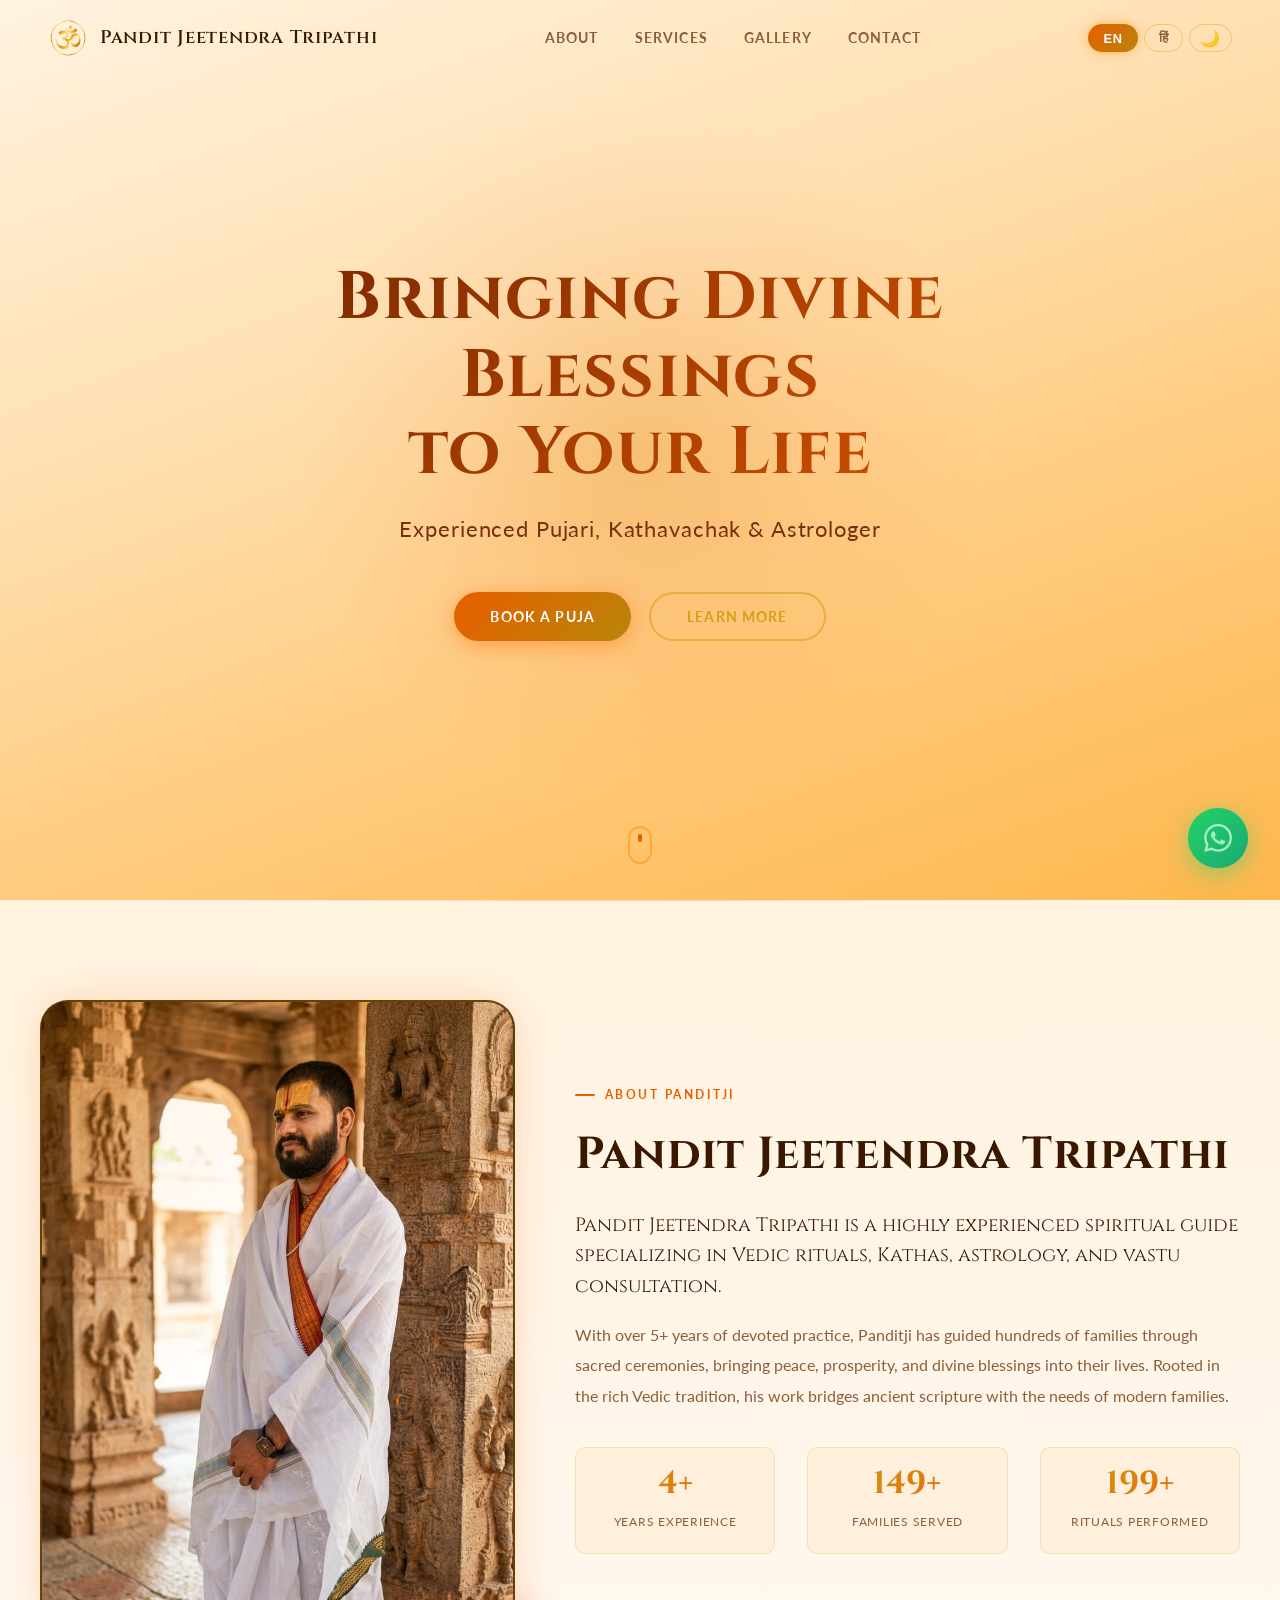
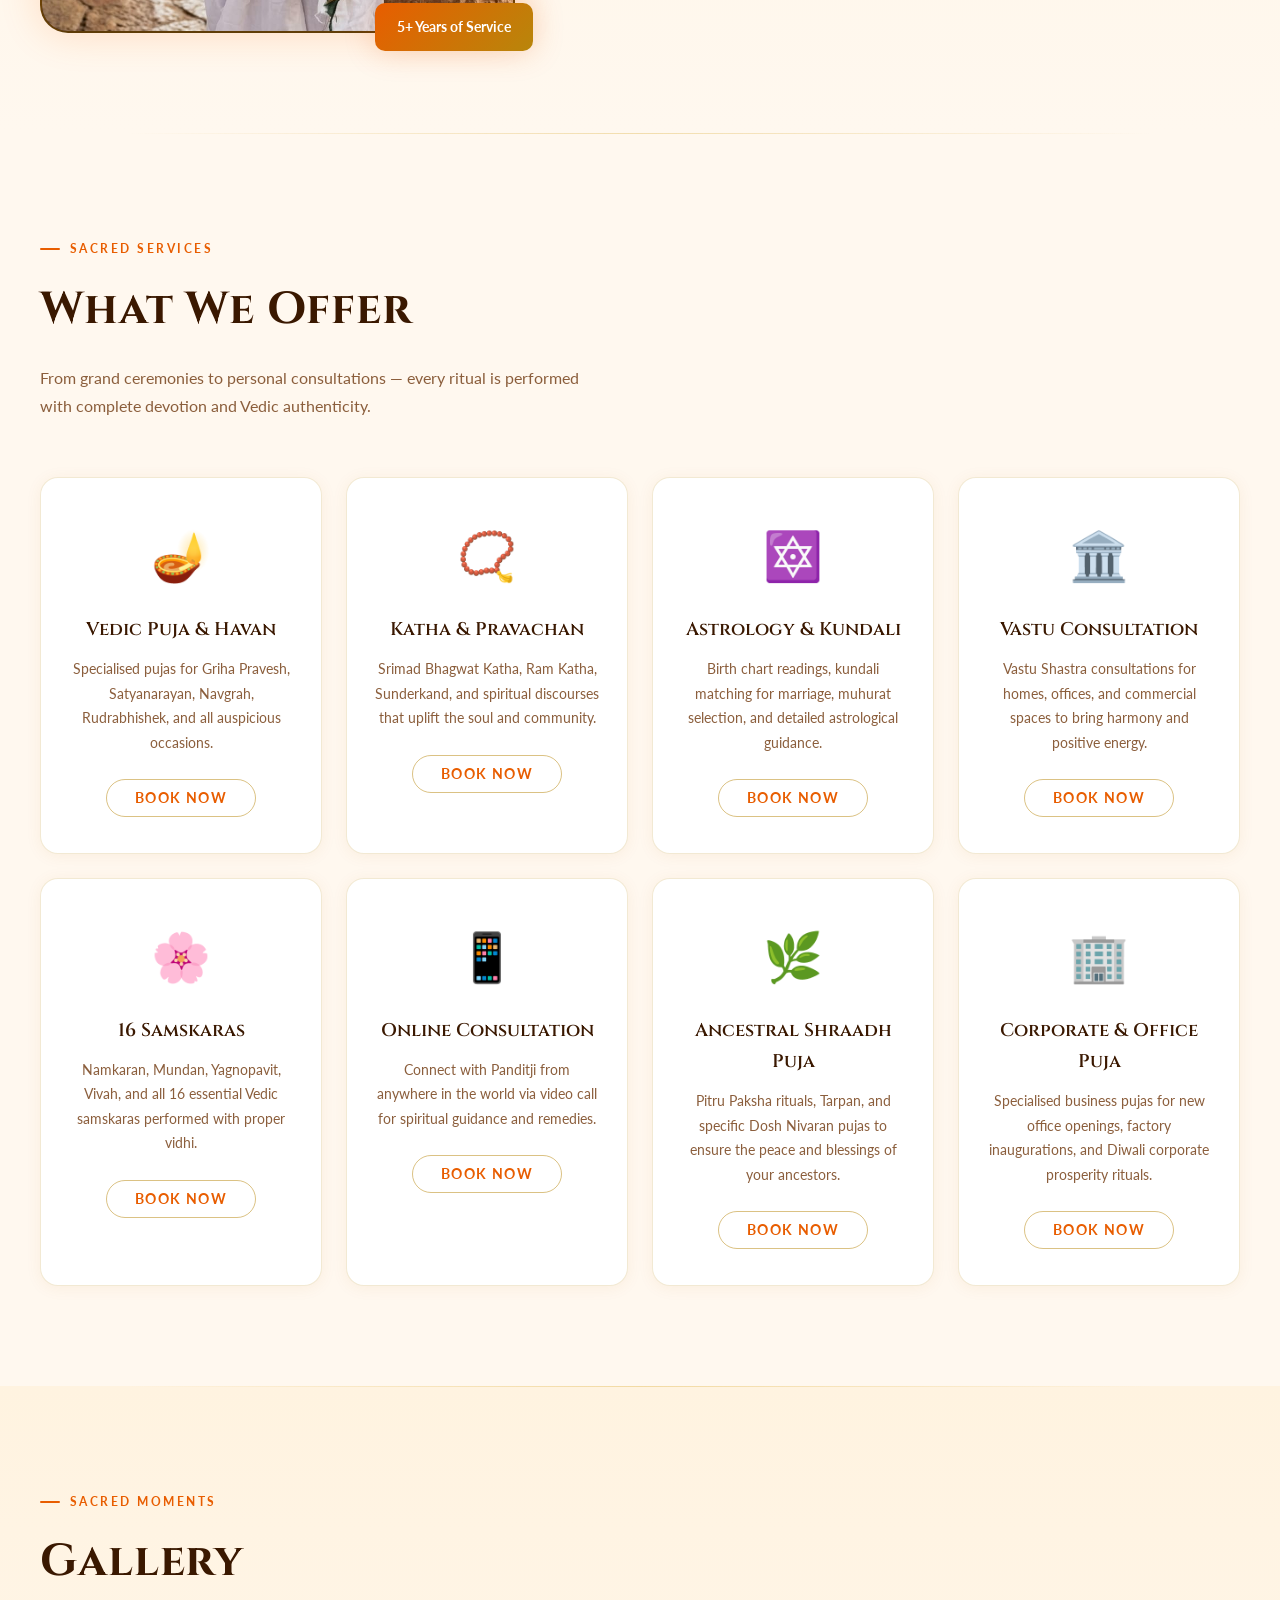
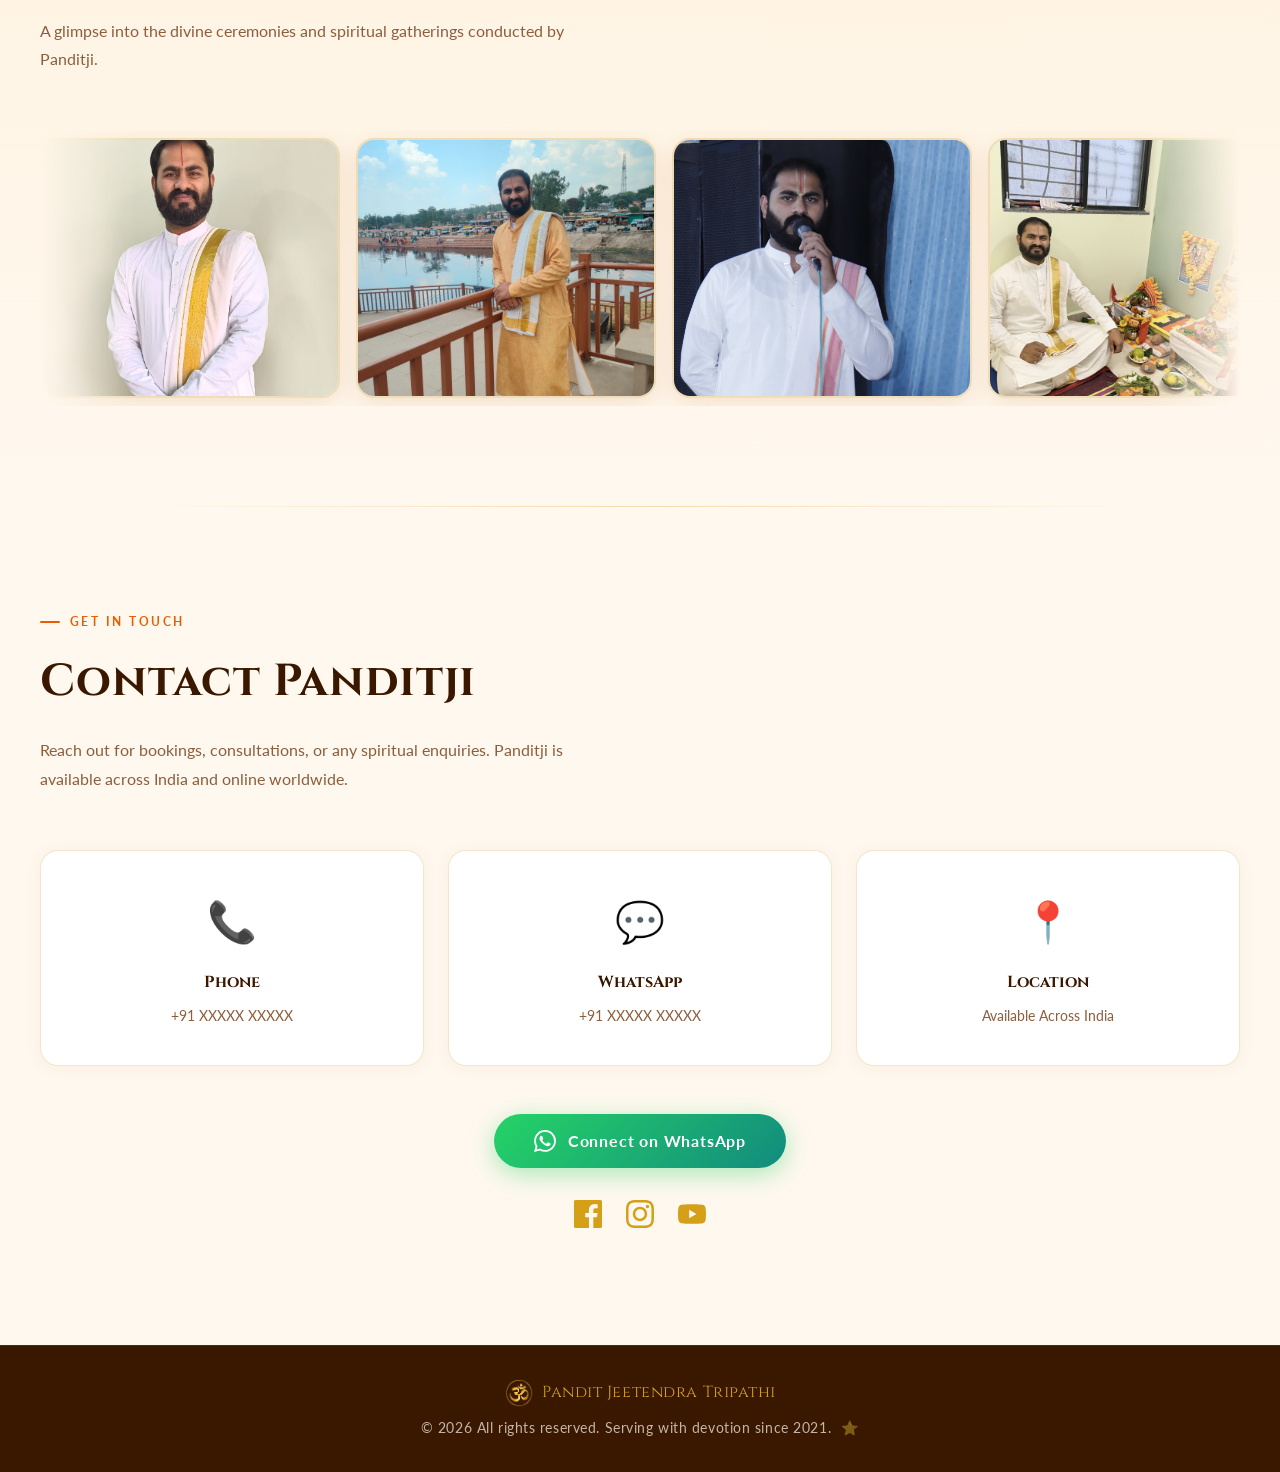
==== index.html @ 413ed58d "Update index.html" ====
<!DOCTYPE html>
<html lang="en">

<head>
    <meta charset="UTF-8" />
    <meta name="viewport" content="width=device-width, initial-scale=1.0" />
    <meta name="description"
        content="Pandit Jeetendra Tripathi — Experienced Pujari, Kathavachak & Astrologer. Book sacred rituals, Vedic pujas, Kathas, and spiritual consultations." />
    <title>Pandit Jeetendra Tripathi — Experienced Pujari & Spiritual Guide</title>
    <link rel="icon" href="logo.png">
    <link rel="stylesheet" href="style.css" />
</head>

<body>

    <!-- ══ SCROLL PROGRESS ══ -->
    <div id="scrollProgress"></div>

    <!-- ══ NAVBAR ══ -->
    <nav id="navbar" role="navigation" aria-label="Main navigation">
        <div class="nav-brand">
            <img src="logo.png" alt="Logo" style="height: 40px; width: auto;" />
            <h2>Pandit Jeetendra Tripathi</h2>
        </div>

        <div class="nav-links">
            <a href="#about" onclick="smoothNav('about')">About</a>
            <a href="#services" onclick="smoothNav('services')">Services</a>
            <a href="#gallery" onclick="smoothNav('gallery')">Gallery</a>
            <a href="#contact" onclick="smoothNav('contact')">Contact</a>
        </div>

        <div class="lang-btns">
            <button class="lang-btn active" id="btn-en" onclick="setLang('en')">EN</button>
            <button class="lang-btn" id="btn-hi" onclick="setLang('hi')">हिं</button>
            <button class="lang-btn" id="btn-theme" onclick="toggleTheme()" title="Toggle Dark Mode"
                style="font-size: 1rem; padding: 2px 10px;">🌙</button>
        </div>

        <button class="hamburger" id="hamburger" onclick="toggleMenu()" aria-label="Toggle menu" aria-expanded="false">
            <span></span>
            <span></span>
            <span></span>
        </button>
    </nav>

    <!-- ══ MOBILE MENU ══ -->
    <div class="mobile-menu" id="mobileMenu" role="dialog" aria-modal="true" aria-label="Navigation menu">
        <a href="#about" onclick="smoothNav('about');   closeMobileMenu()">About</a>
        <a href="#services" onclick="smoothNav('services'); closeMobileMenu()">Services</a>
        <a href="#gallery" onclick="smoothNav('gallery');  closeMobileMenu()">Gallery</a>
        <a href="#contact" onclick="smoothNav('contact');  closeMobileMenu()">Contact</a>
    </div>

    <!-- ══ HERO ══ -->
    <section class="hero" id="home" aria-label="Hero section">
        <div id="heroParticles" aria-hidden="true"></div>

        <div class="hero-content">

            <h1 class="animate-fadein">
                <span id="tagline">Bringing Divine Blessings<br>to Your Life</span>
            </h1>

            <p class="animate-fadein-delay" id="intro">
                Experienced Pujari, Kathavachak &amp; Astrologer
            </p>

            <div class="hero-cta animate-fadein-delay2">
                <button class="btn-primary" id="heroBookBtn" onclick="openBooking('General Puja')">
                    Book a Puja
                </button>
                <button class="btn-secondary" id="heroLearnBtn" onclick="smoothNav('about')">
                    Learn More
                </button>
            </div>
        </div>

        <div class="hero-scroll-indicator" aria-hidden="true">
            <span></span>
        </div>
    </section>

    <!-- ══ ABOUT ══ -->
    <section class="section section-alt" id="about" aria-label="About Panditji">
        <div class="section-inner">
            <div class="about-grid">

                <!-- Image column -->
                <div class="about-image-wrap reveal">
                    <div class="about-image-frame">
                        <img src="jal7.jpg" alt="Pandit Jeetendra Tripathi performing puja"
                            style="width:100%;height:100%;object-fit:cover;object-position:center top;display:block;" />
                    </div>
                    <div class="about-badge">5+ Years of Service</div>
                </div>

                <!-- Text column -->
                <div class="reveal">
                    <span class="section-label">About Panditji</span>
                    <h2 class="section-title">Pandit Jeetendra Tripathi</h2>

                    <p class="about-lead" id="aboutText">
                        Pandit Jeetendra Tripathi is a highly experienced spiritual guide specializing
                        in Vedic rituals, Kathas, astrology, and vastu consultation.
                    </p>

                    <p class="about-sub" id="aboutSubText">
                        With over 5+ years of devoted practice, Panditji has guided hundreds of families
                        through sacred ceremonies, bringing peace, prosperity, and divine blessings into
                        their lives. Rooted in the rich Vedic tradition, his work bridges ancient scripture
                        with the needs of modern families.
                    </p>

                    <div class="about-stats">
                        <div class="stat reveal">
                            <span class="stat-num" data-target="5+">0</span>
                            <span class="stat-label"> Years Experience</span>
                        </div>
                        <div class="stat reveal">
                            <span class="stat-num" data-target="150+">0</span>
                            <span class="stat-label"> Families Served</span>
                        </div>
                        <div class="stat reveal">
                            <span class="stat-num" data-target="200+">0</span>
                            <span class="stat-label"> Rituals Performed</span>
                        </div>
                    </div>
                </div>

            </div>
        </div>
    </section>

    <!-- ══ SERVICES ══ -->
    <section class="section" id="services" aria-label="Our Services">
        <div class="section-inner">
            <span class="section-label">Sacred Services</span>
            <h2 class="section-title">What We Offer</h2>
            <p class="section-sub">
                From grand ceremonies to personal consultations — every ritual is performed
                with complete devotion and Vedic authenticity.
            </p>

            <div class="cards">

                <div class="card reveal" id="card-puja">
                    <span class="card-icon">🪔</span>
                    <h3>Vedic Puja &amp; Havan</h3>
                    <p>Specialised pujas for Griha Pravesh, Satyanarayan, Navgrah, Rudrabhishek, and all auspicious
                        occasions.</p>
                    <button class="btn-card" onclick="openBooking('Vedic Puja & Havan')">Book Now</button>
                </div>

                <div class="card reveal" id="card-katha">
                    <span class="card-icon">📿</span>
                    <h3>Katha &amp; Pravachan</h3>
                    <p>Srimad Bhagwat Katha, Ram Katha, Sunderkand, and spiritual discourses that uplift the soul and
                        community.</p>
                    <button class="btn-card" onclick="openBooking('Katha & Pravachan')">Book Now</button>
                </div>

                <div class="card reveal" id="card-astro">
                    <span class="card-icon">🔯</span>
                    <h3>Astrology &amp; Kundali</h3>
                    <p>Birth chart readings, kundali matching for marriage, muhurat selection, and detailed astrological
                        guidance.</p>
                    <button class="btn-card" onclick="openBooking('Astrology & Kundali')">Book Now</button>
                </div>

                <div class="card reveal" id="card-vastu">
                    <span class="card-icon">🏛️</span>
                    <h3>Vastu Consultation</h3>
                    <p>Vastu Shastra consultations for homes, offices, and commercial spaces to bring harmony and
                        positive energy.</p>
                    <button class="btn-card" onclick="openBooking('Vastu Consultation')">Book Now</button>
                </div>

                <div class="card reveal" id="card-sanskar">
                    <span class="card-icon">🌸</span>
                    <h3>16 Samskaras</h3>
                    <p>Namkaran, Mundan, Yagnopavit, Vivah, and all 16 essential Vedic samskaras performed with proper
                        vidhi.</p>
                    <button class="btn-card" onclick="openBooking('16 Samskaras')">Book Now</button>
                </div>

                <div class="card reveal" id="card-online">
                    <span class="card-icon">📱</span>
                    <h3>Online Consultation</h3>
                    <p>Connect with Panditji from anywhere in the world via video call for spiritual guidance and
                        remedies.</p>
                    <button class="btn-card" onclick="openBooking('Online Consultation')">Book Now</button>
                </div>

                <div class="card reveal" id="card-shraadh">
                    <span class="card-icon">🌿</span>
                    <h3>Ancestral Shraadh Puja</h3>
                    <p>Pitru Paksha rituals, Tarpan, and specific Dosh Nivaran pujas to ensure the peace and blessings
                        of your ancestors.</p>
                    <button class="btn-card" onclick="openBooking('Ancestral Shraadh Puja')">Book Now</button>
                </div>

                <div class="card reveal" id="card-corporate">
                    <span class="card-icon">🏢</span>
                    <h3>Corporate &amp; Office Puja</h3>
                    <p>Specialised business pujas for new office openings, factory inaugurations, and Diwali corporate
                        prosperity rituals.</p>
                    <button class="btn-card" onclick="openBooking('Corporate & Office Puja')">Book Now</button>
                </div>

            </div>
        </div>
    </section>

    <!-- ══ GALLERY ══ -->
    <section class="section section-alt" id="gallery" aria-label="Photo Gallery">
        <div class="section-inner">
            <span class="section-label">Sacred Moments</span>
            <h2 class="section-title">Gallery</h2>
            <p class="section-sub">
                A glimpse into the divine ceremonies and spiritual gatherings conducted by Panditji.
            </p>

            <!-- Auto-scrolling marquee gallery (right → left) -->
            <div class="gallery-container">
                <div class="gallery-track">
                    <!-- Set 1 -->
                    <img src="jal 6.jpg" alt="Sacred Ritual" />
                    <img src="jal.jpg" alt="Divine Ceremony" />
                    <img src="jal1.jpg" alt="Vedic Tradition" />
                    <img src="jal2.jpg" alt="Spiritual Gathering" />
                    <img src="jal3.jpg" alt="Holy Puja" />
                    <img src="jal4.jpg" alt="Blessed Moments" />
                    <img src="jal5.jpg" alt="Devotional Prayers" />
                    <img src="jal8.png" alt="Auspicious Event" />
                    <!-- Set 2 — duplicate for seamless loop -->
                    <img src="jal 6.jpg" alt="Sacred Ritual" aria-hidden="true" />
                    <img src="jal.jpg" alt="Divine Ceremony" aria-hidden="true" />
                    <img src="jal1.jpg" alt="Vedic Tradition" aria-hidden="true" />
                    <img src="jal2.jpg" alt="Spiritual Gathering" aria-hidden="true" />
                    <img src="jal3.jpg" alt="Holy Puja" aria-hidden="true" />
                    <img src="jal4.jpg" alt="Blessed Moments" aria-hidden="true" />
                    <img src="jal5.jpg" alt="Devotional Prayers" aria-hidden="true" />
                    <img src="jal8.png" alt="Auspicious Event" aria-hidden="true" />
                </div>
            </div>

        </div>
    </section>

    <!-- ══ CONTACT ══ -->
    <section class="section" id="contact" aria-label="Contact Information">
        <div class="section-inner">
            <span class="section-label">Get in Touch</span>
            <h2 class="section-title">Contact Panditji</h2>
            <p class="section-sub">
                Reach out for bookings, consultations, or any spiritual enquiries.
                Panditji is available across India and online worldwide.
            </p>

            <div class="contact-grid">

                <div class="contact-card reveal" id="contact-phone">
                    <span class="contact-icon">📞</span>
                    <h4>Phone</h4>
                    <p>+91 XXXXX XXXXX</p>
                </div>

                <div class="contact-card reveal" id="contact-whatsapp">
                    <span class="contact-icon">💬</span>
                    <h4>WhatsApp</h4>
                    <p>+91 XXXXX XXXXX</p>
                </div>

                <div class="contact-card reveal" id="contact-location">
                    <span class="contact-icon">📍</span>
                    <h4>Location</h4>
                    <p>Available Across India</p>
                </div>

            </div>

            <div class="contact-cta reveal">
                <button class="btn-whatsapp" id="whatsappBtn" onclick="whatsappDirect()">
                    <svg width="22" height="22" viewBox="0 0 24 24" fill="currentColor">
                        <path
                            d="M17.472 14.382c-.297-.149-1.758-.867-2.03-.967-.273-.099-.471-.148-.67.15-.197.297-.767.966-.94 1.164-.173.199-.347.223-.644.075-.297-.15-1.255-.463-2.39-1.475-.883-.788-1.48-1.761-1.653-2.059-.173-.297-.018-.458.13-.606.134-.133.298-.347.446-.52.149-.174.198-.298.298-.497.099-.198.05-.371-.025-.52-.075-.149-.669-1.612-.916-2.207-.242-.579-.487-.5-.669-.51-.173-.008-.371-.01-.57-.01-.198 0-.52.074-.792.372-.272.297-1.04 1.016-1.04 2.479 0 1.462 1.065 2.875 1.213 3.074.149.198 2.096 3.2 5.077 4.487.709.306 1.262.489 1.694.625.712.227 1.36.195 1.871.118.571-.085 1.758-.719 2.006-1.413.248-.694.248-1.289.173-1.413-.074-.124-.272-.198-.57-.347m-5.421 7.403h-.004a9.87 9.87 0 01-5.031-1.378l-.361-.214-3.741.982.998-3.648-.235-.374a9.86 9.86 0 01-1.51-5.26c.001-5.45 4.436-9.884 9.888-9.884 2.64 0 5.122 1.03 6.988 2.898a9.825 9.825 0 012.893 6.994c-.003 5.45-4.437 9.884-9.885 9.884m8.413-18.297A11.815 11.815 0 0012.05 0C5.495 0 .16 5.335.157 11.892c0 2.096.547 4.142 1.588 5.945L.057 24l6.305-1.654a11.882 11.882 0 005.683 1.448h.005c6.554 0 11.89-5.335 11.893-11.893a11.821 11.821 0 00-3.48-8.413Z" />
                    </svg>
                    Connect on WhatsApp
                </button>
                <div style="margin: 32px 0 10px; display: flex; justify-content: center; gap: 24px;">
                    <a id="linkFacebook" href="#" target="_blank"
                        style="color: #D4A017; transition: transform 0.3s, color 0.3s; display: inline-block;"
                        onmouseover="this.style.transform='scale(1.15)'; this.style.color='#3A1800'"
                        onmouseout="this.style.transform='scale(1)'; this.style.color='#D4A017'" aria-label="Facebook">
                        <svg width="28" height="28" viewBox="0 0 24 24" fill="currentColor">
                            <path
                                d="M22.675 0h-21.35c-.732 0-1.325.593-1.325 1.325v21.351c0 .731.593 1.324 1.325 1.324h11.495v-9.294h-3.128v-3.622h3.128v-2.671c0-3.1 1.893-4.788 4.659-4.788 1.325 0 2.463.099 2.795.143v3.24l-1.918.001c-1.504 0-1.795.715-1.795 1.763v2.312h3.587l-.467 3.622h-3.12v9.293h6.116c.73 0 1.323-.593 1.323-1.325v-21.35c0-.732-.593-1.325-1.325-1.325z" />
                        </svg>
                    </a>
                    <a id="linkInstagram"
                        href="https://www.instagram.com/tripathijitendra15?utm_source=ig_web_button_share_sheet&igsh=ZDNlZDc0MzIxNw=="
                        target="_blank"
                        style="color: #D4A017; transition: transform 0.3s, color 0.3s; display: inline-block;"
                        onmouseover="this.style.transform='scale(1.15)'; this.style.color='#3A1800'"
                        onmouseout="this.style.transform='scale(1)'; this.style.color='#D4A017'" aria-label="Instagram">
                        <svg width="28" height="28" viewBox="0 0 24 24" fill="currentColor">
                            <path
                                d="M12 2.163c3.204 0 3.584.012 4.85.07 3.252.148 4.771 1.691 4.919 4.919.058 1.265.069 1.645.069 4.849 0 3.205-.012 3.584-.069 4.849-.149 3.225-1.664 4.771-4.919 4.919-1.266.058-1.644.07-4.85.07-3.204 0-3.584-.012-4.849-.07-3.26-.149-4.771-1.699-4.919-4.92-.058-1.265-.07-1.644-.07-4.849 0-3.204.013-3.583.07-4.849.149-3.227 1.664-4.771 4.919-4.919 1.266-.057 1.645-.069 4.849-.069zm0-2.163c-3.259 0-3.667.014-4.947.072-4.358.2-6.78 2.618-6.98 6.98-.059 1.281-.073 1.689-.073 4.948 0 3.259.014 3.668.072 4.948.2 4.358 2.618 6.78 6.98 6.98 1.281.058 1.689.072 4.948.072 3.259 0 3.668-.014 4.948-.072 4.354-.2 6.782-2.618 6.979-6.98.059-1.28.073-1.689.073-4.948 0-3.259-.014-3.667-.072-4.947-.196-4.354-2.617-6.78-6.979-6.98-1.281-.059-1.69-.073-4.949-.073zm0 5.838c-3.403 0-6.162 2.759-6.162 6.162s2.759 6.163 6.162 6.163 6.162-2.759 6.162-6.163c0-3.403-2.759-6.162-6.162-6.162zm0 10.162c-2.209 0-4-1.79-4-4 0-2.209 1.791-4 4-4s4 1.791 4 4c0 2.21-1.791 4-4 4zm6.406-11.845c-.796 0-1.441.645-1.441 1.44s.645 1.44 1.441 1.44c.795 0 1.439-.645 1.439-1.44s-.644-1.44-1.439-1.44z" />
                        </svg>
                    </a>
                    <a id="linkYoutube" href="https://youtube.com/@adhyatmpath01?si=Qi2Q-jA7NlkwaRmE" target="_blank"
                        style="color: #D4A017; transition: transform 0.3s, color 0.3s; display: inline-block;"
                        onmouseover="this.style.transform='scale(1.15)'; this.style.color='#3A1800'"
                        onmouseout="this.style.transform='scale(1)'; this.style.color='#D4A017'" aria-label="YouTube">
                        <svg width="28" height="28" viewBox="0 0 24 24" fill="currentColor">
                            <path
                                d="M23.498 6.186a3.016 3.016 0 0 0-2.122-2.136C19.505 3.545 12 3.545 12 3.545s-7.505 0-9.377.505A3.017 3.017 0 0 0 .502 6.186C0 8.07 0 12 0 12s0 3.93.502 5.814a3.016 3.016 0 0 0 2.122 2.136c1.871.505 9.376.505 9.376.505s7.505 0 9.377-.505a3.015 3.015 0 0 0 2.122-2.136C24 15.93 24 12 24 12s0-3.93-.502-5.814zM9.545 15.568V8.432L15.818 12l-6.273 3.568z" />
                        </svg>
                    </a>
                </div>
            </div>
        </div>
    </section>

    <!-- ══ FOOTER ══ -->
    <footer
        style="background:#3A1800;color:rgba(255,248,239,0.7);text-align:center;padding:32px 24px;font-size:0.88rem;letter-spacing:0.04em;">
        <p style="margin-bottom:8px; display:flex; align-items:center; justify-content:center; gap:8px;">
            <img src="logo.png" alt="Logo" style="height: 30px; width: auto;" />
            <span style="font-family:'Cinzel',serif;color:#D4A017;font-size:1rem;">
                Pandit Jeetendra Tripathi
            </span>
        </p>
        <p>© <span id="year"></span> All rights reserved. Serving with devotion since 2021. <a href="admin.html"
                style="text-decoration: none; color: inherit; margin-left: 5px; opacity: 0.5; transition: opacity 0.3s;"
                onmouseover="this.style.opacity='1'" onmouseout="this.style.opacity='0.5'" title="Admin Dashboard">⭐</a>
        </p>

        <script>document.getElementById('year').textContent = new Date().getFullYear();</script>
    </footer>

    <!-- ══ FLOATING WHATSAPP ══ -->
    <a href="javascript:whatsappDirect()" class="fab-whatsapp" id="fabWhatsapp" aria-label="Chat on WhatsApp"
        title="Chat on WhatsApp">
        <svg width="28" height="28" viewBox="0 0 24 24" fill="currentColor">
            <path
                d="M17.472 14.382c-.297-.149-1.758-.867-2.03-.967-.273-.099-.471-.148-.67.15-.197.297-.767.966-.94 1.164-.173.199-.347.223-.644.075-.297-.15-1.255-.463-2.39-1.475-.883-.788-1.48-1.761-1.653-2.059-.173-.297-.018-.458.13-.606.134-.133.298-.347.446-.52.149-.174.198-.298.298-.497.099-.198.05-.371-.025-.52-.075-.149-.669-1.612-.916-2.207-.242-.579-.487-.5-.669-.51-.173-.008-.371-.01-.57-.01-.198 0-.52.074-.792.372-.272.297-1.04 1.016-1.04 2.479 0 1.462 1.065 2.875 1.213 3.074.149.198 2.096 3.2 5.077 4.487.709.306 1.262.489 1.694.625.712.227 1.36.195 1.871.118.571-.085 1.758-.719 2.006-1.413.248-.694.248-1.289.173-1.413-.074-.124-.272-.198-.57-.347m-5.421 7.403h-.004a9.87 9.87 0 01-5.031-1.378l-.361-.214-3.741.982.998-3.648-.235-.374a9.86 9.86 0 01-1.51-5.26c.001-5.45 4.436-9.884 9.888-9.884 2.64 0 5.122 1.03 6.988 2.898a9.825 9.825 0 012.893 6.994c-.003 5.45-4.437 9.884-9.885 9.884m8.413-18.297A11.815 11.815 0 0012.05 0C5.495 0 .16 5.335.157 11.892c0 2.096.547 4.142 1.588 5.945L.057 24l6.305-1.654a11.882 11.882 0 005.683 1.448h.005c6.554 0 11.89-5.335 11.893-11.893a11.821 11.821 0 00-3.48-8.413Z" />
        </svg>
    </a>

    <!-- ══ BOOKING MODAL ══ -->
    <div class="modal" id="bookingModal" role="dialog" aria-modal="true" aria-labelledby="modalTitle"
        onclick="closeModalOutside(event)">
        <div class="modal-overlay" aria-hidden="true"></div>
        <div class="modal-content">
            <button class="modal-close" onclick="closeModal()" aria-label="Close booking modal">✕</button>

            <div class="modal-header">
                <span class="modal-icon">🙏</span>
                <h3 id="modalTitle">Book a Sacred Service</h3>
                <p class="modal-sub">Fill in the details and confirm via WhatsApp</p>
            </div>

            <form id="bookingForm">

                <div class="form-group">
                    <label for="service">Select Service</label>
                    <select id="service" name="service" required
                        style="width: 100%; padding: 12px; border: 1px solid var(--gold-light); border-radius: 8px; font-family: inherit; font-size: 1rem; color: var(--text-main); background-color: var(--bg-alt);">
                        <option value="General Puja">General Puja</option>
                        <option value="Vedic Puja & Havan">Vedic Puja & Havan</option>
                        <option value="Satyanarayan Puja">Satyanarayan Puja</option>
                        <option value="Griha Pravesh">Griha Pravesh</option>
                        <option value="Rudrabhishek">Rudrabhishek</option>
                        <option value="Navgrah Shanti">Navgrah Shanti</option>
                        <option value="Katha & Pravachan">Katha & Pravachan</option>
                        <option value="Astrology & Kundali">Astrology & Kundali</option>
                        <option value="Vastu Consultation">Vastu Consultation</option>
                        <option value="16 Samskaras">16 Samskaras</option>
                        <option value="Marriage (Vivah)">Marriage (Vivah)</option>
                        <option value="Online Consultation">Online Consultation</option>
                        <option value="Other">Other / Not Sure</option>
                    </select>
                </div>

                <div class="form-row">
                    <div class="form-group">
                        <label for="name">Your Name</label>
                        <input type="text" id="name" name="name" placeholder="Full Name" required autocomplete="name" />
                    </div>
                    <div class="form-group">
                        <label for="userPhone">Phone Number</label>
                        <input type="tel" id="userPhone" name="userPhone" placeholder="10 Digit Mobile No." required
                            pattern="[0-9]{10}" maxlength="10" minlength="10"
                            title="Please enter a valid 10-digit mobile number" autocomplete="tel" />
                    </div>
                </div>

                <div class="form-row">
                    <div class="form-group">
                        <label for="date">Date</label>
                        <input type="text" id="date" name="date" placeholder="DD/MM/YYYY" required maxlength="10"
                            pattern="(0[1-9]|[12][0-9]|3[01])/(0[1-9]|1[0-2])/\d{4}"
                            title="Please enter a valid date in DD/MM/YYYY format (e.g. 14/05/2026)" />
                    </div>
                    <div class="form-group">
                        <label for="time">Time</label>
                        <input type="time" id="time" name="time" required />
                    </div>
                </div>

                <div class="form-group">
                    <label for="location">Location / Address</label>
                    <input type="text" id="location" name="location" placeholder="City or full address" required
                        autocomplete="address-level2" />
                </div>

                <button type="submit" class="btn-submit" id="btnSubmitBooking">
                    <svg width="20" height="20" viewBox="0 0 24 24" fill="currentColor" aria-hidden="true">
                        <path
                            d="M17.472 14.382c-.297-.149-1.758-.867-2.03-.967-.273-.099-.471-.148-.67.15-.197.297-.767.966-.94 1.164-.173.199-.347.223-.644.075-.297-.15-1.255-.463-2.39-1.475-.883-.788-1.48-1.761-1.653-2.059-.173-.297-.018-.458.13-.606.134-.133.298-.347.446-.52.149-.174.198-.298.298-.497.099-.198.05-.371-.025-.52-.075-.149-.669-1.612-.916-2.207-.242-.579-.487-.5-.669-.51-.173-.008-.371-.01-.57-.01-.198 0-.52.074-.792.372-.272.297-1.04 1.016-1.04 2.479 0 1.462 1.065 2.875 1.213 3.074.149.198 2.096 3.2 5.077 4.487.709.306 1.262.489 1.694.625.712.227 1.36.195 1.871.118.571-.085 1.758-.719 2.006-1.413.248-.694.248-1.289.173-1.413-.074-.124-.272-.198-.57-.347m-5.421 7.403h-.004a9.87 9.87 0 01-5.031-1.378l-.361-.214-3.741.982.998-3.648-.235-.374a9.86 9.86 0 01-1.51-5.26c.001-5.45 4.436-9.884 9.888-9.884 2.64 0 5.122 1.03 6.988 2.898a9.825 9.825 0 012.893 6.994c-.003 5.45-4.437 9.884-9.885 9.884m8.413-18.297A11.815 11.815 0 0012.05 0C5.495 0 .16 5.335.157 11.892c0 2.096.547 4.142 1.588 5.945L.057 24l6.305-1.654a11.882 11.882 0 005.683 1.448h.005c6.554 0 11.89-5.335 11.893-11.893a11.821 11.821 0 00-3.48-8.413Z" />
                    </svg>
                    <span>Confirm via WhatsApp</span>
                </button>

            </form>
        </div>
    </div>


    <script src="script.js"></script>
</body>

</html>
---- style.css ----
/* ============================================================
   JEETENDRA TRIPATHI — Elegant Spiritual Website
   ============================================================ */

/* ---------- GOOGLE FONTS ---------- */
@import url('https://fonts.googleapis.com/css2?family=Cinzel:wght@400;600;700&family=Lato:wght@300;400;700&display=swap');

/* ---------- CSS VARIABLES ---------- */
:root {
    --saffron: #E85D00;
    --saffron-light: #FF7A1A;
    --gold: #B8860B;
    --gold-light: #D4A017;
    --deep-maroon: #4A1200;
    --dark-bg: #FFF8EF;
    --dark-card: #FFFFFF;
    --cream: #4A1200;
    --cream-2: #7A3010;
    --text-light: #3A1800;
    --text-muted: #8B5E3C;
    --white: #FFFFFF;

    --shadow-sm: 0 4px 15px rgba(180, 100, 0, 0.12);
    --shadow-md: 0 8px 35px rgba(180, 100, 0, 0.18);
    --shadow-glow: 0 0 30px rgba(232, 93, 0, 0.25);

    --radius-sm: 10px;
    --radius-md: 18px;
    --radius-lg: 28px;

    --transition-fast: all 0.25s cubic-bezier(0.4, 0, 0.2, 1);
    --transition-smooth: all 0.45s cubic-bezier(0.4, 0, 0.2, 1);
    --transition-slow: all 0.65s cubic-bezier(0.4, 0, 0.2, 1);
}

/* ---------- RESET & BASE ---------- */
*,
*::before,
*::after {
    box-sizing: border-box;
    margin: 0;
    padding: 0;
}

html {
    scroll-behavior: smooth;
    font-size: 16px;
    /* Prevent iOS text size adjust after orientation change */
    -webkit-text-size-adjust: 100%;
    text-size-adjust: 100%;
}

body {
    font-family: 'Lato', Arial, sans-serif;
    background: #FFF8EF;
    color: #3A1800;
    overflow-x: hidden;
    line-height: 1.7;
    overscroll-behavior-x: none;
}

a {
    text-decoration: none;
    color: inherit;
    /* Remove tap highlight on iOS */
    -webkit-tap-highlight-color: transparent;
}

button {
    /* Remove tap highlight on iOS */
    -webkit-tap-highlight-color: transparent;
    touch-action: manipulation;
}

img {
    max-width: 100%;
    display: block;
}

/* ---------- SCROLL PROGRESS BAR ---------- */
#scrollProgress {
    position: fixed;
    top: 0;
    left: 0;
    height: 3px;
    width: 0%;
    background: linear-gradient(90deg, var(--saffron), var(--gold-light));
    z-index: 9999;
    transition: width 0.1s linear;
    box-shadow: 0 0 8px rgba(255, 140, 0, 0.7);
}

/* ---------- NAVBAR ---------- */
#navbar {
    position: fixed;
    top: 0;
    left: 0;
    right: 0;
    z-index: 1000;
    display: flex;
    align-items: center;
    justify-content: space-between;
    padding: 18px 48px;
    background: transparent;
    transition: var(--transition-smooth);
}

#navbar.scrolled {
    background: rgba(255, 248, 239, 0.96);
    backdrop-filter: blur(20px);
    -webkit-backdrop-filter: blur(20px);
    border-bottom: 1px solid rgba(212, 160, 23, 0.3);
    padding: 12px 48px;
    box-shadow: 0 4px 30px rgba(180, 100, 0, 0.12);
}

.nav-brand {
    display: flex;
    align-items: center;
    gap: 12px;
}

.om-symbol {
    font-size: 2rem;
    background: linear-gradient(135deg, var(--gold), var(--saffron));
    -webkit-background-clip: text;
    -webkit-text-fill-color: transparent;
    background-clip: text;
    animation: omPulse 3s ease-in-out infinite;
    line-height: 1;
}

@keyframes omPulse {

    0%,
    100% {
        filter: drop-shadow(0 0 4px rgba(255, 140, 0, 0.5));
        transform: scale(1);
    }

    50% {
        filter: drop-shadow(0 0 12px rgba(255, 140, 0, 0.9));
        transform: scale(1.08);
    }
}

.nav-brand h2 {
    font-family: 'Cinzel', serif;
    font-size: 1.15rem;
    font-weight: 600;
    color: #3A1800;
    letter-spacing: 0.04em;
}

.nav-links {
    display: flex;
    gap: 36px;
}

.nav-links a {
    font-family: 'Lato', sans-serif;
    font-size: 0.9rem;
    font-weight: 700;
    letter-spacing: 0.08em;
    text-transform: uppercase;
    color: var(--text-muted);
    position: relative;
    transition: var(--transition-fast);
}

.nav-links a::after {
    content: '';
    position: absolute;
    bottom: -4px;
    left: 0;
    width: 0;
    height: 2px;
    background: linear-gradient(90deg, var(--saffron), var(--gold));
    border-radius: 2px;
    transition: width 0.3s ease;
}

.nav-links a:hover {
    color: var(--saffron);
}

.nav-links a:hover::after {
    width: 100%;
}

/* Lang Buttons */
.lang-btns {
    display: flex;
    gap: 6px;
}

.lang-btn {
    background: transparent;
    border: 1px solid rgba(212, 160, 23, 0.4);
    color: var(--text-muted);
    padding: 5px 14px;
    border-radius: 20px;
    font-size: 0.8rem;
    font-weight: 700;
    letter-spacing: 0.05em;
    cursor: pointer;
    transition: var(--transition-fast);
}

.lang-btn:hover,
.lang-btn.active {
    background: linear-gradient(135deg, var(--saffron), var(--gold));
    border-color: transparent;
    color: var(--white);
    box-shadow: 0 0 12px rgba(255, 140, 0, 0.5);
}

/* Hamburger */
.hamburger {
    display: none;
    flex-direction: column;
    gap: 5px;
    background: none;
    border: none;
    cursor: pointer;
    padding: 4px;
}

.hamburger span {
    display: block;
    width: 24px;
    height: 2px;
    background: var(--gold);
    border-radius: 2px;
    transition: var(--transition-fast);
}

.hamburger.open span:nth-child(1) {
    transform: translateY(7px) rotate(45deg);
}

.hamburger.open span:nth-child(2) {
    opacity: 0;
    transform: scaleX(0);
}

.hamburger.open span:nth-child(3) {
    transform: translateY(-7px) rotate(-45deg);
}

/* Mobile Menu — uses visibility so CSS transition works */
.mobile-menu {
    position: fixed;
    top: 0;
    left: 0;
    right: 0;
    bottom: 0;
    background: rgba(255, 248, 239, 0.98);
    backdrop-filter: blur(20px);
    -webkit-backdrop-filter: blur(20px);
    z-index: 999;
    display: flex;
    flex-direction: column;
    align-items: center;
    justify-content: center;
    gap: 40px;
    opacity: 0;
    visibility: hidden;
    pointer-events: none;
    transform: translateY(-16px);
    transition: opacity 0.35s ease, transform 0.35s ease, visibility 0s linear 0.35s;
    padding-top: env(safe-area-inset-top);
    padding-bottom: env(safe-area-inset-bottom);
}

.mobile-menu.open {
    opacity: 1;
    visibility: visible;
    pointer-events: all;
    transform: translateY(0);
    transition: opacity 0.35s ease, transform 0.35s ease, visibility 0s linear 0s;
}

.mobile-menu a {
    font-family: 'Cinzel', serif;
    font-size: 1.8rem;
    color: #3A1800;
    transition: var(--transition-fast);
    padding: 8px 24px;
    min-height: 44px;
    display: flex;
    align-items: center;
}

.mobile-menu a:hover,
.mobile-menu a:active {
    color: var(--saffron);
}

/* ---------- HERO ---------- */
.hero {
    position: relative;
    min-height: 100vh;
    min-height: 100svh;
    display: flex;
    align-items: center;
    justify-content: center;
    text-align: center;
    overflow: hidden;
    background: linear-gradient(160deg, #FFF3E0 0%, #FFE0B2 35%, #FFCC80 65%, #FFB74D 100%);
    padding-top: env(safe-area-inset-top);
}

/* Animated starfield / particles canvas area */
#heroParticles {
    position: absolute;
    inset: 0;
    overflow: hidden;
    pointer-events: none;
}

.hero-particle {
    position: absolute;
    border-radius: 50%;
    opacity: 0;
    animation: particleFloat linear infinite;
}

@keyframes particleFloat {
    0% {
        opacity: 0;
        transform: translateY(0) scale(0.5);
    }

    10% {
        opacity: 0.8;
    }

    90% {
        opacity: 0.4;
    }

    100% {
        opacity: 0;
        transform: translateY(-100vh) scale(1.2);
    }
}

/* Radial glow rings */
.hero::before {
    content: '';
    position: absolute;
    top: 50%;
    left: 50%;
    transform: translate(-50%, -50%);
    width: 700px;
    height: 700px;
    background: radial-gradient(circle, rgba(232, 93, 0, 0.15) 0%, transparent 70%);
    animation: glowPulse 4s ease-in-out infinite;
    pointer-events: none;
}

.hero::after {
    content: '';
    position: absolute;
    top: 50%;
    left: 50%;
    transform: translate(-50%, -50%);
    width: 400px;
    height: 400px;
    background: radial-gradient(circle, rgba(212, 160, 23, 0.12) 0%, transparent 65%);
    animation: glowPulse 4s ease-in-out infinite reverse;
    pointer-events: none;
}

@keyframes glowPulse {

    0%,
    100% {
        opacity: 0.5;
        transform: translate(-50%, -50%) scale(1);
    }

    50% {
        opacity: 1;
        transform: translate(-50%, -50%) scale(1.15);
    }
}

.hero-content {
    position: relative;
    z-index: 2;
    max-width: 820px;
    padding: 0 24px;
}

.hero-badge {
    display: inline-block;
    padding: 8px 22px;
    background: rgba(232, 93, 0, 0.12);
    border: 1px solid rgba(232, 93, 0, 0.45);
    border-radius: 40px;
    font-size: 0.85rem;
    font-weight: 700;
    letter-spacing: 0.12em;
    text-transform: uppercase;
    color: #C44A00;
    margin-bottom: 28px;
    backdrop-filter: blur(8px);
}

.hero h1 {
    font-family: 'Cinzel', serif;
    font-size: clamp(2.4rem, 5.5vw, 4.2rem);
    font-weight: 700;
    line-height: 1.15;
    letter-spacing: 0.02em;
    background: linear-gradient(135deg, #7A2800 0%, #C44A00 40%, #E85D00 70%, #B8860B 100%);
    -webkit-background-clip: text;
    -webkit-text-fill-color: transparent;
    background-clip: text;
    background-size: 200% 200%;
    animation: shimmerText 6s ease infinite;
    margin-bottom: 20px;
    text-shadow: none;
}

@keyframes shimmerText {
    0% {
        background-position: 0% 50%;
    }

    50% {
        background-position: 100% 50%;
    }

    100% {
        background-position: 0% 50%;
    }
}

.hero p {
    font-size: clamp(1rem, 2.2vw, 1.35rem);
    color: #7A3010;
    margin-bottom: 44px;
    font-weight: 400;
    letter-spacing: 0.04em;
}

.hero-cta {
    display: flex;
    gap: 18px;
    justify-content: center;
    flex-wrap: wrap;
}

/* Scroll indicator */
.hero-scroll-indicator {
    position: absolute;
    bottom: 36px;
    left: 50%;
    transform: translateX(-50%);
    z-index: 2;
}

.hero-scroll-indicator span {
    display: block;
    width: 24px;
    height: 38px;
    border: 2px solid rgba(255, 140, 0, 0.5);
    border-radius: 12px;
    position: relative;
}

.hero-scroll-indicator span::before {
    content: '';
    position: absolute;
    top: 6px;
    left: 50%;
    transform: translateX(-50%);
    width: 4px;
    height: 8px;
    background: var(--saffron);
    border-radius: 2px;
    animation: scrollBounce 1.8s ease-in-out infinite;
}

@keyframes scrollBounce {

    0%,
    100% {
        top: 6px;
        opacity: 1;
    }

    50% {
        top: 18px;
        opacity: 0.3;
    }
}

/* ---------- BUTTONS ---------- */
.btn-primary {
    padding: 14px 36px;
    background: linear-gradient(135deg, var(--saffron), var(--gold));
    color: var(--white);
    font-family: 'Lato', sans-serif;
    font-size: 0.9rem;
    font-weight: 700;
    letter-spacing: 0.08em;
    text-transform: uppercase;
    border: none;
    border-radius: 50px;
    cursor: pointer;
    transition: var(--transition-smooth);
    box-shadow: 0 4px 20px rgba(255, 107, 0, 0.45);
    position: relative;
    overflow: hidden;
}

.btn-primary::before {
    content: '';
    position: absolute;
    top: 50%;
    left: 50%;
    width: 0;
    height: 0;
    background: rgba(255, 255, 255, 0.2);
    border-radius: 50%;
    transform: translate(-50%, -50%);
    transition: width 0.5s, height 0.5s;
}

.btn-primary:hover::before {
    width: 300px;
    height: 300px;
}

.btn-primary:hover {
    transform: translateY(-3px);
    box-shadow: 0 8px 30px rgba(255, 107, 0, 0.65);
}

.btn-secondary {
    padding: 14px 36px;
    background: transparent;
    color: var(--gold-light);
    font-family: 'Lato', sans-serif;
    font-size: 0.9rem;
    font-weight: 700;
    letter-spacing: 0.08em;
    text-transform: uppercase;
    border: 2px solid rgba(212, 160, 23, 0.6);
    border-radius: 50px;
    cursor: pointer;
    transition: var(--transition-smooth);
    backdrop-filter: blur(4px);
}

.btn-secondary:hover {
    background: rgba(212, 160, 23, 0.15);
    border-color: var(--gold);
    color: var(--white);
    transform: translateY(-3px);
    box-shadow: 0 6px 24px rgba(212, 160, 23, 0.3);
}

/* ---------- SECTIONS ---------- */
.section {
    padding: 100px 24px;
    position: relative;
}

.section-alt {
    background: linear-gradient(180deg, #FFF3E0 0%, #FFF8EF 100%);
}

.section::before {
    content: '';
    position: absolute;
    top: 0;
    left: 10%;
    right: 10%;
    height: 1px;
    background: linear-gradient(90deg, transparent, rgba(212, 160, 23, 0.3), transparent);
}

.section-inner {
    max-width: 1200px;
    margin: 0 auto;
}

.section-label {
    display: inline-block;
    font-size: 0.78rem;
    font-weight: 700;
    letter-spacing: 0.2em;
    text-transform: uppercase;
    color: var(--saffron);
    margin-bottom: 12px;
    position: relative;
    padding-left: 30px;
}

.section-label::before {
    content: '';
    position: absolute;
    left: 0;
    top: 50%;
    transform: translateY(-50%);
    width: 20px;
    height: 2px;
    background: var(--saffron);
    border-radius: 2px;
}

.section-title {
    font-family: 'Cinzel', serif;
    font-size: clamp(1.8rem, 3.5vw, 2.8rem);
    font-weight: 700;
    color: #3A1800;
    margin-bottom: 16px;
    letter-spacing: 0.02em;
}

.section-sub {
    font-size: 1rem;
    color: #8B5E3C;
    max-width: 560px;
    margin-bottom: 56px;
    line-height: 1.8;
}

/* ---------- REVEAL ANIMATIONS ---------- */
.reveal,
.reveal-right {
    opacity: 0;
    transform: translateY(40px);
    transition: opacity 0.7s cubic-bezier(0.4, 0, 0.2, 1), transform 0.7s cubic-bezier(0.4, 0, 0.2, 1);
}

.reveal-right {
    transform: translateX(40px);
}

.reveal.visible,
.reveal-right.visible {
    opacity: 1;
    transform: translate(0, 0);
}

/* Stagger delay for children */
.reveal:nth-child(1) {
    transition-delay: 0s;
}

.reveal:nth-child(2) {
    transition-delay: 0.1s;
}

.reveal:nth-child(3) {
    transition-delay: 0.2s;
}

.reveal:nth-child(4) {
    transition-delay: 0.3s;
}

.reveal:nth-child(5) {
    transition-delay: 0.4s;
}

.reveal:nth-child(6) {
    transition-delay: 0.5s;
}

.reveal:nth-child(7) {
    transition-delay: 0.6s;
}

.reveal:nth-child(8) {
    transition-delay: 0.7s;
}

/* Hero init animations */
.animate-fadedown {
    animation: fadeDown 0.8s cubic-bezier(0.4, 0, 0.2, 1) 0.1s both;
}

.animate-fadein {
    animation: fadeInUp 0.9s cubic-bezier(0.4, 0, 0.2, 1) 0.3s both;
}

.animate-fadein-delay {
    animation: fadeInUp 0.9s cubic-bezier(0.4, 0, 0.2, 1) 0.55s both;
}

.animate-fadein-delay2 {
    animation: fadeInUp 0.9s cubic-bezier(0.4, 0, 0.2, 1) 0.8s both;
}

@keyframes fadeDown {
    from {
        opacity: 0;
        transform: translateY(-24px);
    }

    to {
        opacity: 1;
        transform: translateY(0);
    }
}

@keyframes fadeInUp {
    from {
        opacity: 0;
        transform: translateY(32px);
    }

    to {
        opacity: 1;
        transform: translateY(0);
    }
}

/* ---------- ABOUT SECTION ---------- */
.about-grid {
    display: grid;
    grid-template-columns: 1fr 1.4fr;
    gap: 60px;
    align-items: center;
}

.about-image-wrap {
    position: relative;
}

.about-image-frame {
    border-radius: var(--radius-lg);
    overflow: hidden;
    border: 2px solid rgba(212, 160, 23, 0.3);
    box-shadow: 0 0 40px rgba(255, 107, 0, 0.2);
    aspect-ratio: 3/4;
    background: linear-gradient(135deg, #2A1000, #3D1A00);
    position: relative;
}

.about-image-frame::before {
    content: '';
    position: absolute;
    inset: 0;
    background: linear-gradient(135deg, rgba(255, 140, 0, 0.1), transparent 60%);
    z-index: 1;
}

.about-image-placeholder {
    display: flex;
    flex-direction: column;
    align-items: center;
    justify-content: center;
    height: 100%;
    gap: 16px;
    color: var(--text-muted);
}

.about-image-placeholder span {
    font-size: 6rem;
    animation: omPulse 3s ease-in-out infinite;
}

.about-image-placeholder p {
    font-family: 'Cinzel', serif;
    font-size: 1rem;
    color: var(--gold-light);
    text-align: center;
    padding: 0 20px;
}

.about-badge {
    position: absolute;
    bottom: -18px;
    right: -18px;
    background: linear-gradient(135deg, var(--saffron), var(--gold));
    color: var(--white);
    font-weight: 700;
    font-size: 0.9rem;
    padding: 12px 22px;
    border-radius: var(--radius-sm);
    box-shadow: var(--shadow-glow);
    animation: badgePop 0.6s cubic-bezier(0.34, 1.56, 0.64, 1) 1s both;
}

@keyframes badgePop {
    from {
        opacity: 0;
        transform: scale(0.5);
    }

    to {
        opacity: 1;
        transform: scale(1);
    }
}

.about-lead {
    font-family: 'Cinzel', serif;
    font-size: 1.2rem;
    color: #3A1800;
    line-height: 1.6;
    margin-bottom: 18px;
}

.about-sub {
    color: var(--text-muted);
    line-height: 1.9;
    margin-bottom: 36px;
}

.about-stats {
    display: flex;
    gap: 32px;
}

.stat {
    text-align: center;
    flex: 1;
    padding: 20px 10px;
    background: rgba(255, 140, 0, 0.06);
    border: 1px solid rgba(212, 160, 23, 0.2);
    border-radius: var(--radius-sm);
    transition: var(--transition-fast);
}

.stat:hover {
    background: rgba(255, 140, 0, 0.12);
    border-color: rgba(212, 160, 23, 0.5);
    transform: translateY(-4px);
    box-shadow: 0 8px 24px rgba(255, 107, 0, 0.2);
}

.stat-num {
    font-family: 'Cinzel', serif;
    font-size: 2rem;
    font-weight: 700;
    background: linear-gradient(135deg, var(--gold-light), var(--saffron));
    -webkit-background-clip: text;
    -webkit-text-fill-color: transparent;
    background-clip: text;
    display: block;
    line-height: 1;
    margin-bottom: 6px;
}

.stat-label {
    font-size: 0.78rem;
    color: var(--text-muted);
    text-transform: uppercase;
    letter-spacing: 0.06em;
}

/* ---------- SERVICE CARDS ---------- */
.cards {
    display: grid;
    grid-template-columns: repeat(auto-fit, minmax(280px, 1fr));
    gap: 24px;
}

.card {
    background: #FFFFFF;
    border: 1px solid rgba(184, 134, 11, 0.18);
    border-radius: var(--radius-md);
    padding: 36px 28px;
    text-align: center;
    position: relative;
    overflow: hidden;
    transition: var(--transition-smooth);
    cursor: default;
    box-shadow: 0 2px 16px rgba(180, 100, 0, 0.07);
}

.card::before {
    content: '';
    position: absolute;
    top: 0;
    left: 0;
    right: 0;
    height: 3px;
    background: linear-gradient(90deg, var(--saffron), var(--gold));
    opacity: 0;
    transition: opacity 0.35s ease;
}

.card::after {
    content: '';
    position: absolute;
    inset: 0;
    background: radial-gradient(circle at 50% 0%, rgba(255, 140, 0, 0.08) 0%, transparent 65%);
    opacity: 0;
    transition: opacity 0.4s ease;
}

.card:hover {
    transform: translateY(-10px) scale(1.02);
    border-color: rgba(184, 134, 11, 0.45);
    box-shadow: 0 20px 50px rgba(232, 93, 0, 0.15), 0 0 0 1px rgba(184, 134, 11, 0.2);
}

.card:hover::before {
    opacity: 1;
}

.card:hover::after {
    opacity: 1;
}

.card-icon {
    font-size: 3rem;
    display: block;
    margin-bottom: 18px;
    transition: transform 0.4s cubic-bezier(0.34, 1.56, 0.64, 1);
}

.card:hover .card-icon {
    transform: scale(1.2) rotate(-5deg);
}

.card h3 {
    font-family: 'Cinzel', serif;
    font-size: 1.15rem;
    color: #3A1800;
    margin-bottom: 12px;
    font-weight: 600;
}

.card p {
    font-size: 0.9rem;
    color: #8B5E3C;
    margin-bottom: 24px;
    line-height: 1.7;
}

.btn-card {
    padding: 10px 28px;
    background: transparent;
    color: var(--saffron);
    font-family: 'Lato', sans-serif;
    font-size: 0.85rem;
    font-weight: 700;
    letter-spacing: 0.1em;
    text-transform: uppercase;
    border: 1.5px solid rgba(184, 134, 11, 0.5);
    border-radius: 50px;
    cursor: pointer;
    transition: var(--transition-fast);
    position: relative;
    z-index: 1;
}

.btn-card:hover {
    background: linear-gradient(135deg, var(--saffron), var(--gold));
    border-color: transparent;
    color: var(--white);
    box-shadow: 0 4px 18px rgba(232, 93, 0, 0.4);
    transform: scale(1.05);
}

/* ---------- MODAL ---------- */
.modal {
    display: none;
    position: fixed;
    inset: 0;
    z-index: 2000;
    align-items: center;
    justify-content: center;
}

.modal.open {
    display: flex;
}

.modal-overlay {
    position: fixed;
    inset: 0;
    background: rgba(10, 2, 0, 0.82);
    backdrop-filter: blur(10px);
    -webkit-backdrop-filter: blur(10px);
    animation: overlayIn 0.35s ease both;
}

@keyframes overlayIn {
    from {
        opacity: 0;
    }

    to {
        opacity: 1;
    }
}

.modal-content {
    position: relative;
    z-index: 1;
    background: #FFFFFF;
    border: 1px solid rgba(184, 134, 11, 0.25);
    border-radius: var(--radius-lg);
    padding: 44px 40px;
    width: 90%;
    max-width: 480px;
    box-shadow: 0 30px 80px rgba(180, 100, 0, 0.18), 0 0 40px rgba(232, 93, 0, 0.08);
    animation: modalSlideIn 0.4s cubic-bezier(0.34, 1.2, 0.64, 1) both;
}

@keyframes modalSlideIn {
    from {
        opacity: 0;
        transform: translateY(40px) scale(0.94);
    }

    to {
        opacity: 1;
        transform: translateY(0) scale(1);
    }
}

.modal-close {
    position: absolute;
    top: 16px;
    right: 20px;
    width: 34px;
    height: 34px;
    background: rgba(180, 100, 0, 0.06);
    border: 1px solid rgba(180, 100, 0, 0.15);
    border-radius: 50%;
    color: #8B5E3C;
    font-size: 1.2rem;
    cursor: pointer;
    transition: var(--transition-fast);
    display: flex;
    align-items: center;
    justify-content: center;
    line-height: 1;
}

.modal-close:hover {
    background: rgba(255, 107, 0, 0.3);
    color: var(--white);
    border-color: var(--saffron);
    transform: rotate(90deg) scale(1.1);
}

.modal-header {
    text-align: center;
    margin-bottom: 32px;
}

.modal-icon {
    font-size: 2.5rem;
    display: block;
    margin-bottom: 12px;
    animation: omPulse 3s ease-in-out infinite;
}

.modal-header h3 {
    font-family: 'Cinzel', serif;
    font-size: 1.5rem;
    color: #3A1800;
    margin-bottom: 8px;
}

.modal-sub {
    font-size: 0.88rem;
    color: #8B5E3C;
}

/* Form Styles */
.form-group {
    margin-bottom: 18px;
}

.form-row {
    display: grid;
    grid-template-columns: 1fr 1fr;
    gap: 14px;
}

.form-group label {
    display: block;
    font-size: 0.8rem;
    font-weight: 700;
    letter-spacing: 0.08em;
    text-transform: uppercase;
    color: var(--text-muted);
    margin-bottom: 7px;
}

.form-group input {
    width: 100%;
    padding: 12px 16px;
    background: #FFF8EF;
    border: 1.5px solid rgba(184, 134, 11, 0.3);
    border-radius: var(--radius-sm);
    color: #3A1800;
    font-family: 'Lato', sans-serif;
    font-size: 16px;
    transition: var(--transition-fast);
    outline: none;
    -webkit-appearance: none;
    appearance: none;
    min-height: 44px;
}

.form-group input:focus {
    border-color: var(--saffron);
    background: rgba(255, 140, 0, 0.07);
    box-shadow: 0 0 0 3px rgba(255, 107, 0, 0.15);
}

.input-readonly {
    color: var(--saffron) !important;
    cursor: default;
    background: rgba(232, 93, 0, 0.05) !important;
    border-color: rgba(184, 134, 11, 0.4) !important;
}

.btn-submit {
    width: 100%;
    padding: 15px 24px;
    background: linear-gradient(135deg, #25D366, #128C7E);
    color: var(--white);
    font-family: 'Lato', sans-serif;
    font-size: 0.95rem;
    font-weight: 700;
    letter-spacing: 0.05em;
    border: none;
    border-radius: var(--radius-sm);
    cursor: pointer;
    transition: var(--transition-smooth);
    display: flex;
    align-items: center;
    justify-content: center;
    gap: 10px;
    margin-top: 8px;
    box-shadow: 0 4px 18px rgba(37, 211, 102, 0.35);
}

.btn-submit:hover {
    transform: translateY(-3px);
    box-shadow: 0 8px 30px rgba(37, 211, 102, 0.55);
}

/* ---------- CONTACT ---------- */
.contact-grid {
    display: grid;
    grid-template-columns: repeat(3, 1fr);
    gap: 24px;
    margin-bottom: 48px;
}

/* ---------- GALLERY SLIDESHOW ---------- */
.gsl-wrap {
    display: flex;
    flex-direction: row;      /* prev btn | image | next btn */
    align-items: center;
    justify-content: center;
    gap: 20px;
    width: 100%;
    max-width: 1100px;
    margin: 0 auto 32px;
}

/* Image stage — proper flex child with aspect-ratio */
.gsl-stage {
    position: relative;
    flex: 1 1 auto;           /* grow to fill space between buttons */
    min-width: 0;             /* critical: prevents flex overflow */
    aspect-ratio: 16 / 9;
    border-radius: var(--radius-lg);
    overflow: hidden;
    background: #FFF3E0;
    border: 2px solid rgba(184, 134, 11, 0.25);
    box-shadow: 0 12px 60px rgba(180, 100, 0, 0.18), 0 4px 16px rgba(180, 100, 0, 0.10);
    cursor: pointer;
}

/* Each image layer — absolutely fills the stage */
.gsl-img {
    position: absolute;
    inset: 0;
    width: 100%;
    height: 100%;
    object-fit: cover;
    object-position: center;
    display: block;
    border-radius: inherit;
}

/* Caption overlay at image bottom */
.gsl-overlay {
    position: absolute;
    inset: 0;
    background: linear-gradient(to top, rgba(74, 18, 0, 0.65) 0%, transparent 50%);
    display: flex;
    align-items: flex-end;
    padding: 22px 26px;
    pointer-events: none;
    z-index: 10;
    border-radius: inherit;
}

.gsl-caption {
    font-family: 'Cinzel', serif;
    font-size: 1rem;
    color: #FFF8EF;
    letter-spacing: 0.06em;
    text-shadow: 0 2px 8px rgba(0, 0, 0, 0.5);
    opacity: 0;
    transform: translateY(8px);
    transition: opacity 0.4s ease 0.2s, transform 0.4s ease 0.2s;
}

.gsl-stage:hover .gsl-caption,
.gsl-caption.visible {
    opacity: 1;
    transform: translateY(0);
}

/* Prev / Next buttons */
.gsl-btn {
    flex-shrink: 0;
    width: 52px;
    height: 52px;
    border-radius: 50%;
    border: 2px solid rgba(184, 134, 11, 0.35);
    background: #FFFFFF;
    color: var(--saffron);
    cursor: pointer;
    display: flex;
    align-items: center;
    justify-content: center;
    transition: var(--transition-fast);
    box-shadow: 0 2px 12px rgba(180, 100, 0, 0.1);
}

.gsl-btn:hover {
    background: linear-gradient(135deg, var(--saffron), var(--gold));
    border-color: transparent;
    color: #FFFFFF;
    transform: scale(1.1);
    box-shadow: 0 4px 20px rgba(232, 93, 0, 0.35);
}

.gsl-btn:active { transform: scale(0.93); }

/* Counter + dots row */
.gsl-footer {
    display: flex;
    flex-direction: column;
    align-items: center;
    gap: 16px;
    max-width: 820px;
    margin: 0 auto;
}

.gsl-counter {
    font-family: 'Cinzel', serif;
    font-size: 0.95rem;
    color: #8B5E3C;
    display: flex;
    align-items: center;
    gap: 8px;
    letter-spacing: 0.08em;
}

#gslCurrent {
    font-size: 1.4rem;
    font-weight: 700;
    background: linear-gradient(135deg, var(--saffron), var(--gold));
    -webkit-background-clip: text;
    -webkit-text-fill-color: transparent;
    background-clip: text;
}

.gsl-sep {
    font-size: 0.75rem;
    text-transform: uppercase;
    letter-spacing: 0.15em;
    color: rgba(139, 94, 60, 0.5);
}

/* Dot indicators */
.gsl-dots {
    display: flex;
    gap: 10px;
    align-items: center;
}

.gsl-dot {
    width: 9px;
    height: 9px;
    border-radius: 50%;
    background: rgba(184, 134, 11, 0.2);
    border: 1.5px solid rgba(184, 134, 11, 0.35);
    cursor: pointer;
    transition: var(--transition-fast);
}

.gsl-dot.active {
    width: 28px;
    border-radius: 5px;
    background: linear-gradient(135deg, var(--saffron), var(--gold));
    border-color: transparent;
    box-shadow: 0 0 10px rgba(232, 93, 0, 0.4);
}

.gsl-dot:hover:not(.active) {
    background: rgba(184, 134, 11, 0.45);
    transform: scale(1.3);
}

/* Responsive */
@media (max-width: 680px) {
    .gsl-wrap { gap: 10px; }
    .gsl-btn { width: 40px; height: 40px; }
    .gsl-stage { padding-top: 75%; } /* taller on mobile */
}

@media (max-width: 400px) {
    .gsl-btn { width: 34px; height: 34px; }
}

.contact-card {
    background: #FFFFFF;
    border: 1px solid rgba(184, 134, 11, 0.2);
    border-radius: var(--radius-md);
    padding: 36px 24px;
    text-align: center;
    transition: var(--transition-smooth);
    box-shadow: 0 2px 16px rgba(180, 100, 0, 0.07);
}

.contact-card:hover {
    transform: translateY(-8px);
    border-color: rgba(184, 134, 11, 0.5);
    box-shadow: var(--shadow-glow);
}

.contact-icon {
    font-size: 2.5rem;
    margin-bottom: 14px;
    display: block;
    transition: transform 0.4s cubic-bezier(0.34, 1.56, 0.64, 1);
}

.contact-card:hover .contact-icon {
    transform: scale(1.25);
}

.contact-card h4 {
    font-family: 'Cinzel', serif;
    color: #3A1800;
    margin-bottom: 8px;
    font-size: 1rem;
}

.contact-card p {
    color: #8B5E3C;
    font-size: 0.9rem;
}

.contact-cta {
    text-align: center;
}

.btn-whatsapp {
    display: inline-flex;
    align-items: center;
    gap: 12px;
    padding: 16px 40px;
    background: linear-gradient(135deg, #25D366, #128C7E);
    color: var(--white);
    font-family: 'Lato', sans-serif;
    font-size: 1rem;
    font-weight: 700;
    letter-spacing: 0.05em;
    border: none;
    border-radius: 50px;
    cursor: pointer;
    transition: var(--transition-smooth);
    box-shadow: 0 6px 24px rgba(37, 211, 102, 0.4);
}

.btn-whatsapp:hover {
    transform: translateY(-4px);
    box-shadow: 0 12px 36px rgba(37, 211, 102, 0.6);
}

/* ---------- FLOATING WHATSAPP ---------- */
.fab-whatsapp {
    position: fixed;
    bottom: 32px;
    right: 32px;
    z-index: 900;
    width: 60px;
    height: 60px;
    background: linear-gradient(135deg, #25D366, #128C7E);
    border-radius: 50%;
    display: flex;
    align-items: center;
    justify-content: center;
    color: var(--white);
    box-shadow: 0 6px 24px rgba(37, 211, 102, 0.5);
    transition: var(--transition-smooth);
    animation: fabPop 0.6s cubic-bezier(0.34, 1.56, 0.64, 1) 1.5s both;
}

@keyframes fabPop {
    from {
        opacity: 0;
        transform: scale(0);
    }

    to {
        opacity: 1;
        transform: scale(1);
    }
}

.fab-whatsapp::before {
    content: '';
    position: absolute;
    width: 60px;
    height: 60px;
    border-radius: 50%;
    background: rgba(37, 211, 102, 0.4);
    animation: fabRipple 2s ease-out infinite;
}

@keyframes fabRipple {
    0% {
        transform: scale(1);
        opacity: 0.8;
    }

    100% {
        transform: scale(2.2);
        opacity: 0;
    }
}

.fab-whatsapp:hover {
    transform: scale(1.15);
    box-shadow: 0 10px 36px rgba(37, 211, 102, 0.7);
}

.fab-tooltip {
    position: absolute;
    right: 72px;
    white-space: nowrap;
    background: rgba(30, 10, 0, 0.92);
    border: 1px solid rgba(37, 211, 102, 0.4);
    color: var(--cream);
    font-size: 0.82rem;
    font-weight: 700;
    padding: 7px 14px;
    border-radius: 8px;
    pointer-events: none;
    opacity: 0;
    transform: translateX(10px);
    transition: var(--transition-fast);
    backdrop-filter: blur(8px);
}

.fab-tooltip::after {
    content: '';
    position: absolute;
    right: -6px;
    top: 50%;
    transform: translateY(-50%);
    width: 0;
    height: 0;
    border-top: 6px solid transparent;
    border-bottom: 6px solid transparent;
    border-left: 6px solid rgba(37, 211, 102, 0.4);
}

.fab-whatsapp:hover .fab-tooltip {
    opacity: 1;
    transform: translateX(0);
}

/* ---------- FOOTER ---------- */
footer {
    border-top: 1px solid rgba(212, 160, 23, 0.15);
    background: rgba(10, 3, 0, 0.9);
    padding: 36px 24px;
}

.footer-inner {
    max-width: 1200px;
    margin: 0 auto;
    display: flex;
    align-items: center;
    justify-content: space-between;
    flex-wrap: wrap;
    gap: 20px;
}

.footer-brand {
    display: flex;
    align-items: center;
    gap: 10px;
    font-family: 'Cinzel', serif;
    font-size: 0.95rem;
    color: var(--text-muted);
}

.footer-brand .om-symbol {
    font-size: 1.4rem;
}

.footer-copy {
    font-size: 0.8rem;
    color: rgba(184, 150, 106, 0.6);
}

.footer-nav {
    display: flex;
    gap: 28px;
}

.footer-nav a {
    font-size: 0.82rem;
    font-weight: 700;
    letter-spacing: 0.06em;
    text-transform: uppercase;
    color: var(--text-muted);
    transition: var(--transition-fast);
}

.footer-nav a:hover {
    color: var(--gold-light);
}

/* ============================================================
   RESPONSIVE — All Breakpoints
   ============================================================ */

/* ── Large Desktop (1440px+) ── */
@media (min-width: 1440px) {
    .section-inner {
        max-width: 1320px;
    }

    .hero h1 {
        font-size: 4.8rem;
    }
}

/* ── Tablet Landscape / Small Desktop (max 1200px) ── */
@media (max-width: 1200px) {
    #navbar {
        padding: 16px 32px;
    }

    #navbar.scrolled {
        padding: 12px 32px;
    }

    .nav-links {
        gap: 24px;
    }

    .about-grid {
        gap: 40px;
    }
}

/* ── Tablet Portrait (max 1024px) ── */
@media (max-width: 1024px) {
    .about-grid {
        grid-template-columns: 1fr;
        gap: 48px;
    }

    .about-image-wrap {
        max-width: 360px;
        margin: 0 auto;
    }

    /* Keep badge inside frame on tablet */
    .about-badge {
        bottom: -14px;
        right: -10px;
        font-size: 0.82rem;
        padding: 10px 16px;
    }

    .gallery-grid {
        grid-template-columns: repeat(2, 1fr);
    }

    .gallery-item.large {
        grid-row: span 1;
        aspect-ratio: 4/3;
    }

    .contact-grid {
        grid-template-columns: repeat(3, 1fr);
    }

    .section {
        padding: 80px 32px;
    }
}

/* ── Mobile Landscape & Tablet (max 768px) ── */
@media (max-width: 768px) {

    /* Navbar */
    #navbar {
        padding: 14px 20px;
    }

    #navbar.scrolled {
        padding: 10px 20px;
    }

    .nav-links {
        display: none;
    }

    .lang-btns {
        display: none;
    }

    .hamburger {
        display: flex;
    }

    .nav-brand h2 {
        font-size: 1rem;
    }

    /* Hero */
    .hero-content {
        padding: 0 16px;
    }

    .hero-badge {
        font-size: 0.72rem;
        padding: 6px 16px;
    }

    .hero h1 {
        font-size: clamp(1.7rem, 7vw, 2.4rem);
        line-height: 1.2;
    }

    .hero p {
        font-size: 0.95rem;
        margin-bottom: 32px;
    }

    .hero-cta {
        gap: 12px;
    }

    .btn-primary,
    .btn-secondary {
        padding: 13px 28px;
        font-size: 0.85rem;
        min-height: 44px;
    }

    /* Sections */
    .section {
        padding: 64px 20px;
    }

    .section-sub {
        margin-bottom: 36px;
    }

    /* About */
    .about-image-wrap {
        max-width: 300px;
    }

    .about-lead {
        font-size: 1.05rem;
    }

    .about-stats {
        display: grid;
        grid-template-columns: 1fr 1fr 1fr;
        gap: 12px;
    }

    .stat {
        padding: 14px 6px;
    }

    .stat-num {
        font-size: 1.5rem;
    }

    .stat-label {
        font-size: 0.68rem;
    }

    .about-badge {
        bottom: -12px;
        right: -6px;
        font-size: 0.78rem;
        padding: 8px 14px;
    }

    /* Services */
    .cards {
        grid-template-columns: repeat(2, 1fr);
        gap: 16px;
    }

    .card {
        padding: 24px 18px;
    }

    .card-icon {
        font-size: 2.4rem;
    }

    .btn-card {
        min-height: 44px;
        padding: 10px 20px;
    }

    /* Gallery */
    .gallery-grid {
        grid-template-columns: repeat(2, 1fr);
        gap: 12px;
    }

    .gallery-item.large {
        grid-row: span 1;
        aspect-ratio: 4/3;
    }

    /* Contact */
    .contact-grid {
        grid-template-columns: 1fr;
        gap: 14px;
    }

    .contact-card {
        padding: 24px 16px;
    }

    .btn-whatsapp {
        padding: 14px 28px;
        font-size: 0.95rem;
        min-height: 44px;
    }

    /* Modal */
    .modal-content {
        padding: 28px 20px;
        width: 95%;
        max-height: 90vh;
        overflow-y: auto;
        border-radius: var(--radius-md);
    }

    .modal-header {
        margin-bottom: 20px;
    }

    .modal-header h3 {
        font-size: 1.2rem;
    }

    .form-row {
        grid-template-columns: 1fr;
        gap: 0;
    }

    /* Footer */
    .footer-inner {
        flex-direction: column;
        text-align: center;
        gap: 12px;
    }

    .footer-nav {
        justify-content: center;
        gap: 20px;
    }

    /* FAB position — avoid overlapping mobile browser UI */
    .fab-whatsapp {
        bottom: 24px;
        right: 20px;
        width: 52px;
        height: 52px;
    }

    .fab-whatsapp::before {
        width: 52px;
        height: 52px;
    }

    .fab-tooltip {
        display: none;
    }
}

/* ── Mobile Portrait (max 600px) ── */
@media (max-width: 600px) {
    .hero h1 {
        font-size: clamp(1.5rem, 8vw, 2rem);
    }

    .hero p {
        font-size: 0.88rem;
        letter-spacing: 0.03em;
    }

    .hero-badge {
        letter-spacing: 0.06em;
    }

    .cards {
        grid-template-columns: 1fr;
    }

    .hero-cta {
        flex-direction: column;
        align-items: stretch;
        width: 100%;
        max-width: 280px;
        margin: 0 auto;
    }

    .btn-primary,
    .btn-secondary {
        width: 100%;
        text-align: center;
        justify-content: center;
    }

    .about-stats {
        grid-template-columns: repeat(3, 1fr);
        gap: 8px;
    }

    .stat-num {
        font-size: 1.3rem;
    }
}

/* ── Small Mobile (max 400px) ── */
@media (max-width: 400px) {
    #navbar {
        padding: 12px 16px;
    }

    .nav-brand h2 {
        font-size: 0.88rem;
        letter-spacing: 0;
    }

    .om-symbol {
        font-size: 1.5rem;
    }

    .section {
        padding: 52px 16px;
    }

    .section-title {
        font-size: 1.5rem;
    }

    .gallery-grid {
        grid-template-columns: 1fr;
    }

    .modal-content {
        padding: 22px 16px;
        border-radius: var(--radius-sm);
    }

    .about-stats {
        grid-template-columns: 1fr;
        gap: 10px;
    }

    .contact-card {
        padding: 20px 14px;
    }
}

/* ── Touch Devices — disable hover-only effects ── */
@media (hover: none) and (pointer: coarse) {

    /* Gallery overlay always slightly visible on touch */
    .gallery-overlay {
        opacity: 0.6;
    }

    .gallery-overlay span {
        transform: translateY(0);
    }

    /* Cards: no 3D tilt (handled in JS), simpler active state */
    .card:active {
        transform: scale(0.98);
        transition: transform 0.15s ease;
    }

    .card:hover {
        transform: none;
        box-shadow: none;
    }

    /* Contact cards */
    .contact-card:hover {
        transform: none;
        box-shadow: none;
    }

    /* Buttons: active state instead of hover */
    .btn-primary:hover {
        transform: none;
    }

    .btn-secondary:hover {
        transform: none;
    }

    .btn-whatsapp:hover {
        transform: none;
    }

    .btn-card:hover {
        transform: none;
    }

    /* stat hover */
    .stat:hover {
        transform: none;
        box-shadow: none;
    }
}

/* ── iOS Safe Area (notch / Dynamic Island / home bar) ── */
@supports (padding: env(safe-area-inset-bottom)) {
    #navbar {
        padding-left: max(48px, env(safe-area-inset-left));
        padding-right: max(48px, env(safe-area-inset-right));
    }

    footer {
        padding-bottom: calc(36px + env(safe-area-inset-bottom));
    }

    .fab-whatsapp {
        bottom: calc(32px + env(safe-area-inset-bottom));
        right: calc(32px + env(safe-area-inset-right));
    }

    @media (max-width: 768px) {
        #navbar {
            padding-left: max(20px, env(safe-area-inset-left));
            padding-right: max(20px, env(safe-area-inset-right));
        }

        .fab-whatsapp {
            bottom: calc(24px + env(safe-area-inset-bottom));
            right: calc(20px + env(safe-area-inset-right));
        }
    }
}

/* ---------- GALLERY SLIDESHOW ---------- */
.gallery-slideshow {
    display: flex;
    flex-direction: column;
    align-items: center;
    gap: 24px;
}

.gallery-stage {
    position: relative;
    display: flex;
    align-items: center;
    justify-content: center;
    gap: 20px;
    width: 100%;
    max-width: 820px;
}

.gallery-image-wrap {
    position: relative;
    width: 100%;
    max-width: 720px;
    border-radius: var(--radius-lg);
    overflow: hidden;
    border: 2px solid rgba(212, 160, 23, 0.3);
    box-shadow: 0 0 50px rgba(255, 107, 0, 0.18), 0 20px 60px rgba(0, 0, 0, 0.6);
    background: #1A0A00;
    cursor: pointer;
    /* Use padding-top to create a reliable 16:10 box that
       absolutely-positioned children can actually fill */
    padding-top: 62.5%; /* 10/16 = 0.625 */
    height: 0;
}

/* .gallery-img styles handled inline by JS (two-layer crossfade) */

.gallery-img.active {
    opacity: 1;
    transform: scale(1);
}

.gallery-img-overlay {
    position: absolute;
    inset: 0;
    background: linear-gradient(to top, rgba(26, 8, 0, 0.75) 0%, transparent 55%);
    display: flex;
    align-items: flex-end;
    padding: 22px 28px;
    pointer-events: none;
    border-radius: inherit;
    z-index: 3; /* always above both image layers */
}

.gallery-caption {
    font-family: 'Cinzel', serif;
    font-size: 1rem;
    color: var(--cream);
    letter-spacing: 0.06em;
    text-shadow: 0 2px 8px rgba(0, 0, 0, 0.8);
    opacity: 0;
    transform: translateY(10px);
    transition: opacity 0.4s ease 0.3s, transform 0.4s ease 0.3s;
}

.gallery-image-wrap:hover .gallery-caption,
.gallery-img.active~.gallery-img-overlay .gallery-caption {
    opacity: 1;
    transform: translateY(0);
}

.gallery-img-overlay .gallery-caption {
    opacity: 1;
    transform: translateY(0);
}

/* Prev / Next Buttons */
.gallery-btn {
    flex-shrink: 0;
    width: 52px;
    height: 52px;
    border-radius: 50%;
    border: 2px solid rgba(212, 160, 23, 0.4);
    background: rgba(26, 10, 0, 0.75);
    backdrop-filter: blur(10px);
    -webkit-backdrop-filter: blur(10px);
    color: var(--gold-light);
    cursor: pointer;
    display: flex;
    align-items: center;
    justify-content: center;
    transition: var(--transition-fast);
    box-shadow: 0 0 20px rgba(0, 0, 0, 0.4);
    z-index: 10;
}

.gallery-btn:hover {
    background: linear-gradient(135deg, var(--saffron), var(--gold));
    border-color: transparent;
    color: var(--white);
    transform: scale(1.12);
    box-shadow: 0 0 24px rgba(255, 140, 0, 0.5);
}

.gallery-btn:active {
    transform: scale(0.95);
}

/* Counter */
.gallery-counter {
    font-family: 'Cinzel', serif;
    font-size: 1rem;
    color: var(--text-muted);
    display: flex;
    align-items: center;
    gap: 8px;
    letter-spacing: 0.08em;
}

.gallery-counter #galleryCurrent {
    font-size: 1.4rem;
    font-weight: 700;
    background: linear-gradient(135deg, var(--gold-light), var(--saffron));
    -webkit-background-clip: text;
    -webkit-text-fill-color: transparent;
    background-clip: text;
}

.gallery-counter-sep {
    font-size: 0.8rem;
    text-transform: uppercase;
    letter-spacing: 0.15em;
    color: rgba(184, 150, 106, 0.5);
}

/* Dot Indicators */
.gallery-dots {
    display: flex;
    gap: 10px;
    align-items: center;
}

.gallery-dot {
    width: 8px;
    height: 8px;
    border-radius: 50%;
    background: rgba(212, 160, 23, 0.25);
    border: 1.5px solid rgba(212, 160, 23, 0.3);
    cursor: pointer;
    transition: var(--transition-fast);
}

.gallery-dot.active {
    width: 26px;
    border-radius: 4px;
    background: linear-gradient(135deg, var(--saffron), var(--gold));
    border-color: transparent;
    box-shadow: 0 0 10px rgba(255, 140, 0, 0.5);
}

.gallery-dot:hover:not(.active) {
    background: rgba(212, 160, 23, 0.5);
    transform: scale(1.3);
}

/* Swipe hint shimmer on stage */
.gallery-image-wrap::after {
    content: '';
    position: absolute;
    inset: 0;
    background: linear-gradient(120deg, transparent 30%, rgba(255, 255, 255, 0.04) 50%, transparent 70%);
    background-size: 200% 100%;
    animation: galleryShimmer 4s ease-in-out infinite;
    pointer-events: none;
    border-radius: inherit;
}

@keyframes galleryShimmer {
    0% {
        background-position: -100% 0;
    }

    50% {
        background-position: 100% 0;
    }

    100% {
        background-position: -100% 0;
    }
}

/* Responsive */
@media (max-width: 680px) {
    .gallery-stage {
        flex-direction: row;
        gap: 10px;
    }

    .gallery-btn {
        width: 40px;
        height: 40px;
    }

    .gallery-image-wrap {
        aspect-ratio: 4 / 3;
    }
}

/* ── Reduced Motion — respect user preference ── */
@media (prefers-reduced-motion: reduce) {

    *,
    *::before,
    *::after {
        animation-duration: 0.01ms !important;
        animation-iteration-count: 1 !important;
        transition-duration: 0.01ms !important;
    }

    html {
        scroll-behavior: auto;
    }
}

/* ---------- GALLERY INFINITE MARQUEE ---------- */
.gallery-container {
    width: 100%;
    overflow: hidden;          /* hide everything outside the visible window */
    border-radius: var(--radius-md);
    /* fade-out edges for a polished look */
    mask-image: linear-gradient(
        to right,
        transparent 0%,
        black 8%,
        black 92%,
        transparent 100%
    );
    -webkit-mask-image: linear-gradient(
        to right,
        transparent 0%,
        black 8%,
        black 92%,
        transparent 100%
    );
}

/* Pause the whole strip on hover */
.gallery-container:hover .gallery-track {
    animation-play-state: paused;
}

.gallery-track {
    display: flex;
    flex-direction: row;
    gap: 16px;
    width: max-content;
    padding: 8px 0;
    /* Infinite right-to-left scroll: translate -50% = exactly one full set */
    animation: galleryMarquee 28s linear infinite;
    will-change: transform;
}

@keyframes galleryMarquee {
    0%   { transform: translateX(0); }
    100% { transform: translateX(-50%); }
}

.gallery-track img {
    height: 260px;
    width: auto;
    min-width: 300px;
    max-width: 420px;
    object-fit: cover;
    object-position: center;
    border-radius: var(--radius-md);
    border: 2px solid rgba(184, 134, 11, 0.22);
    box-shadow: 0 6px 24px rgba(180, 100, 0, 0.15);
    transition: transform 0.35s cubic-bezier(0.4, 0, 0.2, 1),
                box-shadow 0.35s ease,
                border-color 0.35s ease;
    flex-shrink: 0;
    display: block;
    pointer-events: auto;
}

.gallery-track img:hover {
    transform: translateY(-6px) scale(1.04);
    box-shadow: 0 16px 40px rgba(232, 93, 0, 0.28);
    border-color: rgba(232, 93, 0, 0.6);
}

/* Responsive heights */
@media (max-width: 768px) {
    .gallery-track {
        gap: 12px;
        animation-duration: 22s;
    }
    .gallery-track img {
        height: 200px;
        min-width: 240px;
    }
}

@media (max-width: 480px) {
    .gallery-track {
        gap: 10px;
        animation-duration: 18s;
    }
    .gallery-track img {
        height: 160px;
        min-width: 200px;
    }
}

/* Respect reduced-motion preference */
@media (prefers-reduced-motion: reduce) {
    .gallery-track {
        animation: none;
    }
    .gallery-container {
        overflow-x: auto;
        mask-image: none;
        -webkit-mask-image: none;
    }
}

/* ---------- DARK MODE ---------- */
[data-theme="dark"] {
    --dark-bg: #1A0F0A;
    --dark-card: #26160E;
    --text-light: #FFF8EF;
    --text-muted: #D4B8A3;
    --cream: #FFCC80;
    --cream-2: #FFB74D;
}

[data-theme="dark"] body, 
[data-theme="dark"] .section-alt, 
[data-theme="dark"] .modal-content {
    background: #1A0F0A !important;
    color: #FFF8EF !important;
}

[data-theme="dark"] .card, 
[data-theme="dark"] .stat, 
[data-theme="dark"] .gallery-item {
    background: #26160E !important;
    border-color: rgba(212, 160, 23, 0.2) !important;
}

[data-theme="dark"] h1, 
[data-theme="dark"] h2, 
[data-theme="dark"] h3, 
[data-theme="dark"] .section-title, 
[data-theme="dark"] .card-title,
[data-theme="dark"] .nav-brand h2,
[data-theme="dark"] .stat-num {
    color: #FFF8EF !important;
}

[data-theme="dark"] p, 
[data-theme="dark"] .section-sub, 
[data-theme="dark"] .card-desc,
[data-theme="dark"] .stat-label,
[data-theme="dark"] .nav-links a {
    color: #D4B8A3 !important;
}

[data-theme="dark"] #navbar.scrolled {
    background: rgba(26, 15, 10, 0.96) !important;
}

[data-theme="dark"] .mobile-menu {
    background: rgba(26, 15, 10, 0.98) !important;
}

[data-theme="dark"] .mobile-menu a {
    color: #FFF8EF !important;
}

[data-theme="dark"] .hero {
    background: linear-gradient(160deg, #26160E 0%, #1A0F0A 100%) !important;
}

[data-theme="dark"] .hero p {
    color: #FFCC80 !important;
}

[data-theme="dark"] input, 
[data-theme="dark"] select, 
[data-theme="dark"] textarea {
    background: #1A0F0A !important;
    color: #FFF8EF !important;
    border-color: rgba(212, 160, 23, 0.4) !important;
}
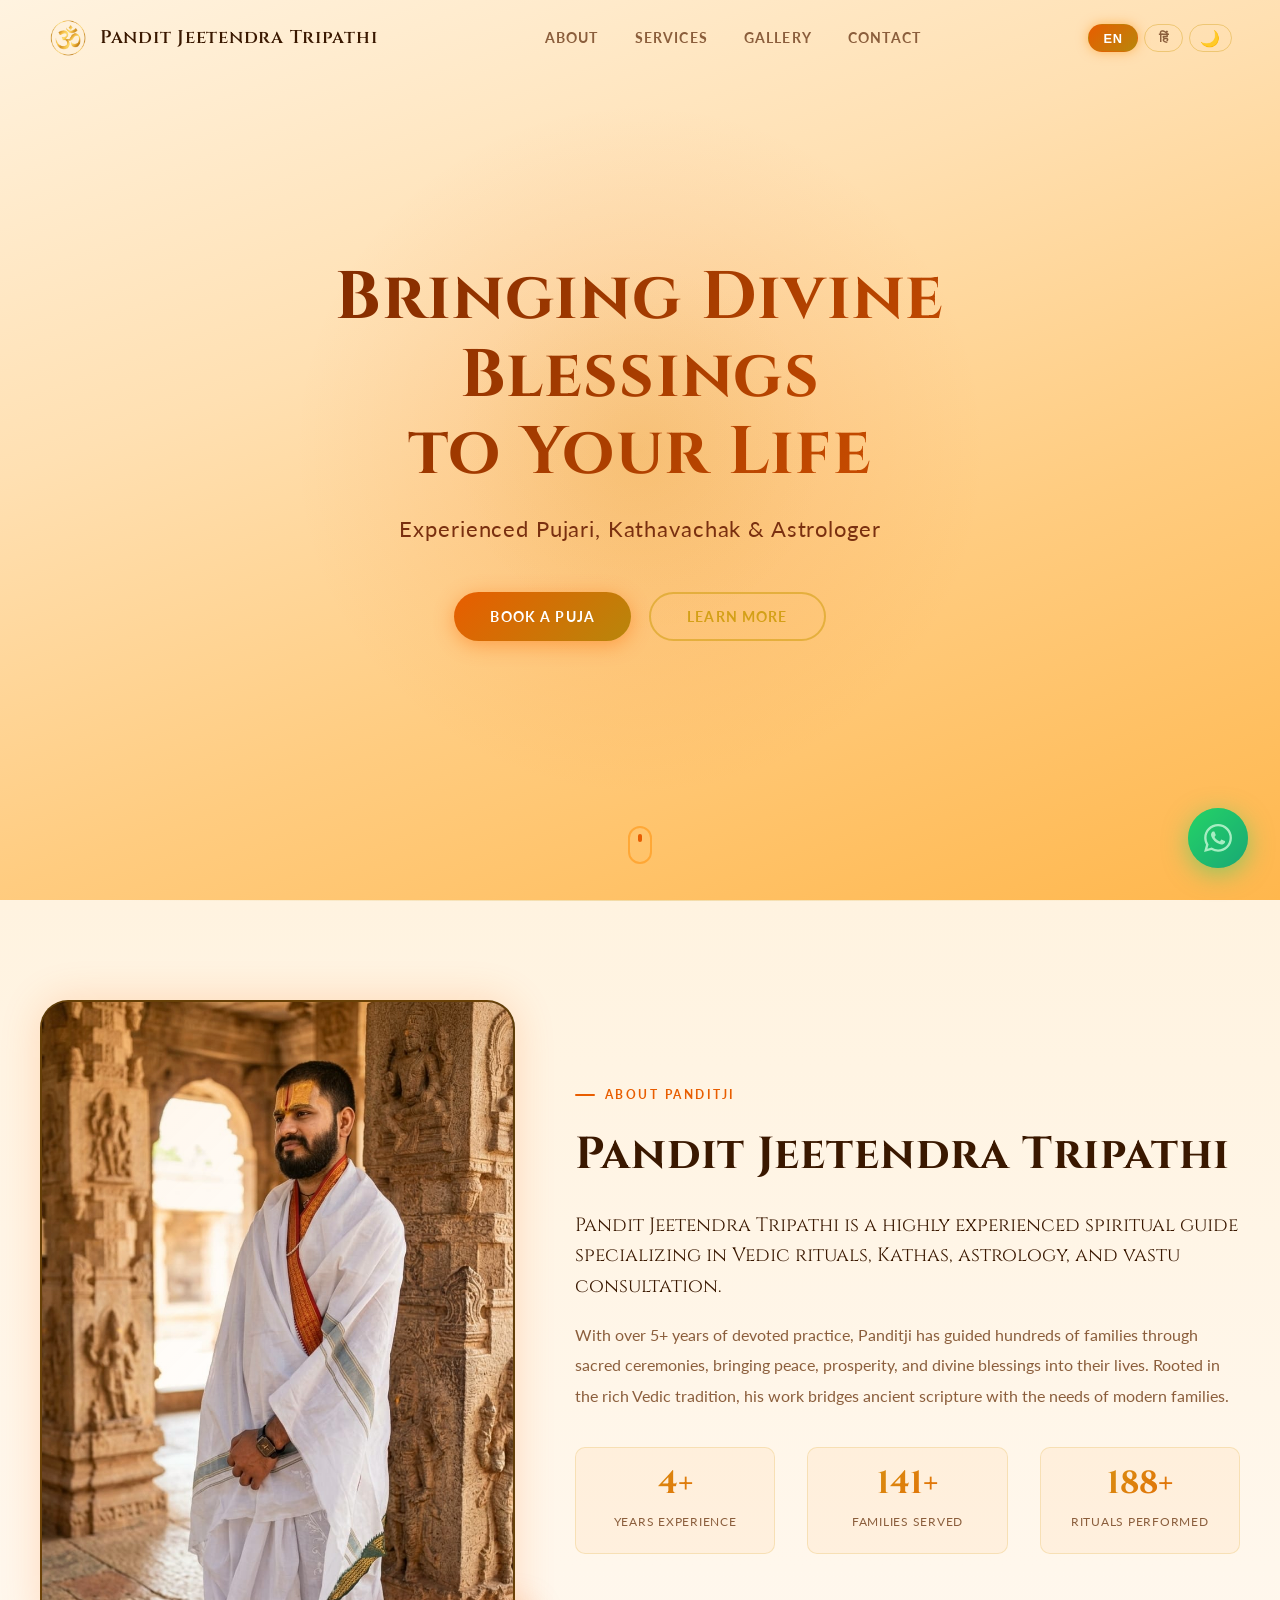
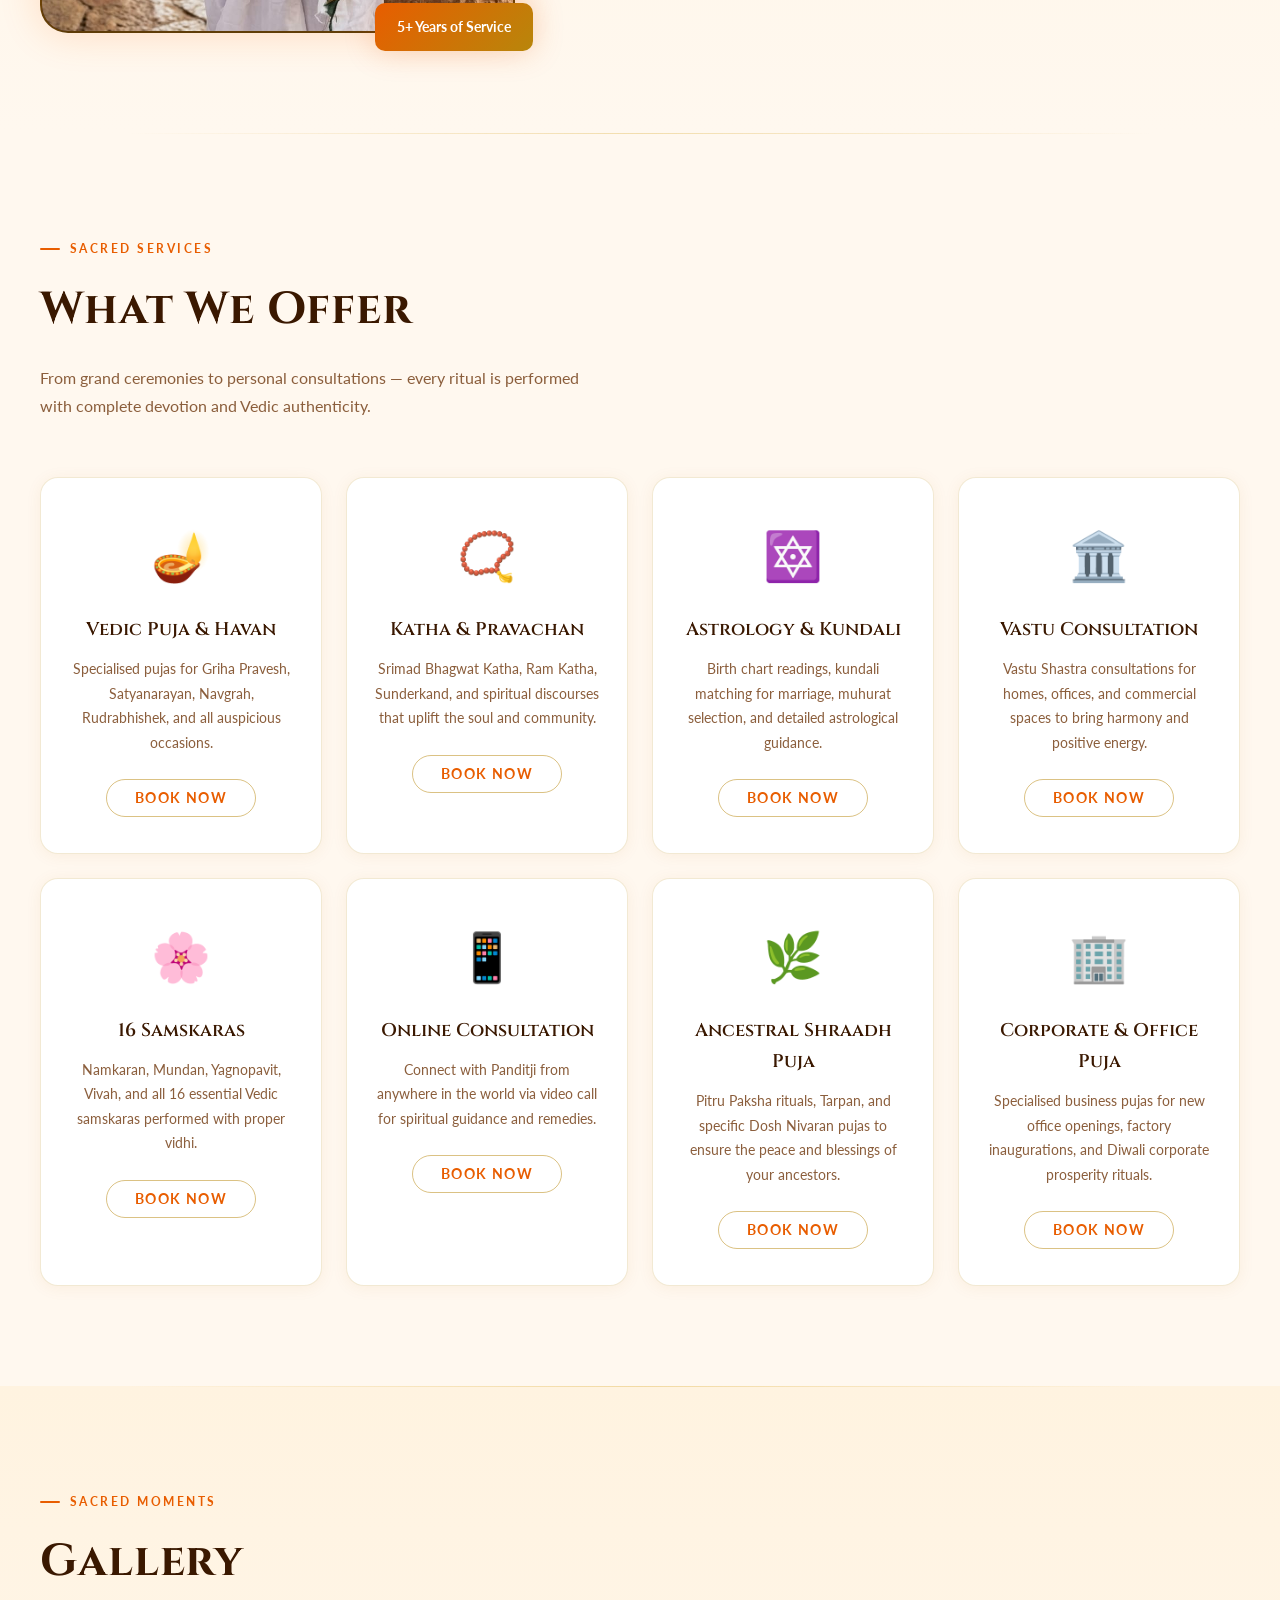
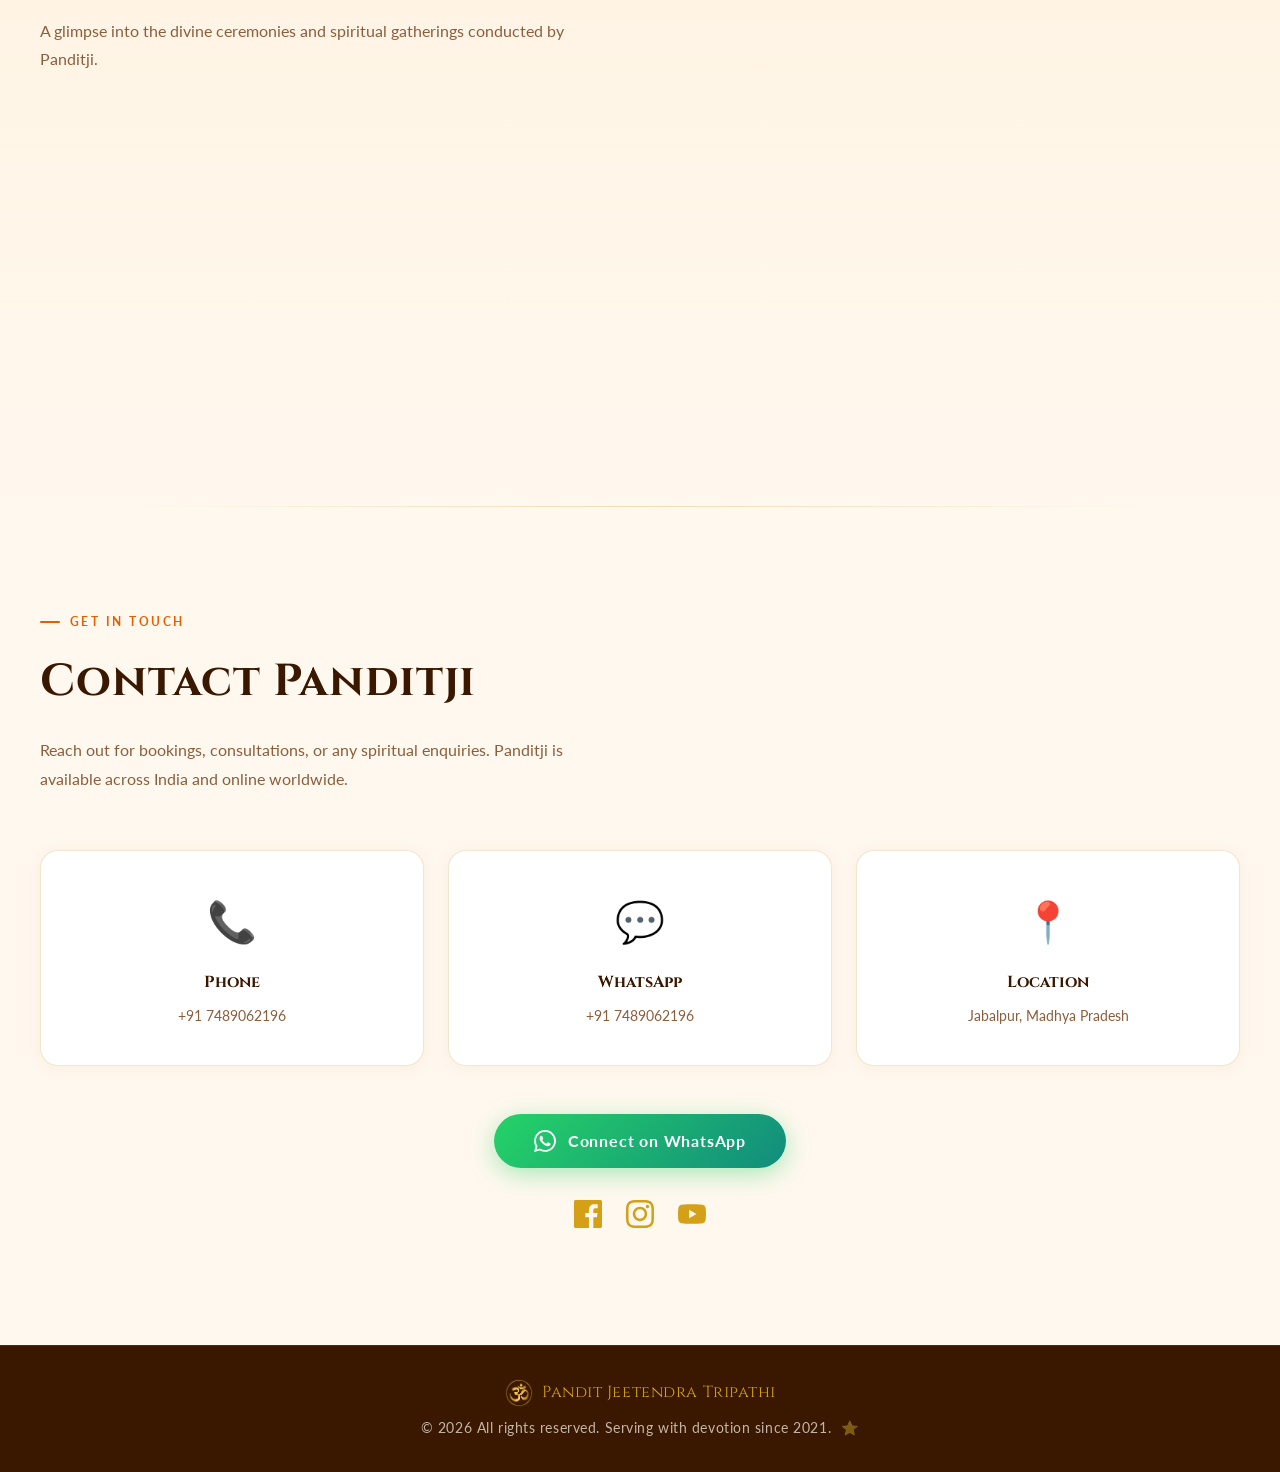
==== commit 3a06add0: "Update index.html" ====
--- a/index.html
+++ b/index.html
@@ -263,19 +263,19 @@
                 <div class="contact-card reveal" id="contact-phone">
                     <span class="contact-icon">📞</span>
                     <h4>Phone</h4>
-                    <p>+91 XXXXX XXXXX</p>
+                    <p>+91 7489062196</p>
                 </div>
 
                 <div class="contact-card reveal" id="contact-whatsapp">
                     <span class="contact-icon">💬</span>
                     <h4>WhatsApp</h4>
-                    <p>+91 XXXXX XXXXX</p>
+                    <p>+91 7489062196</p>
                 </div>
 
                 <div class="contact-card reveal" id="contact-location">
                     <span class="contact-icon">📍</span>
                     <h4>Location</h4>
-                    <p>Available Across India</p>
+                    <p>Jabalpur, Madhya Pradesh</p>
                 </div>
 
             </div>
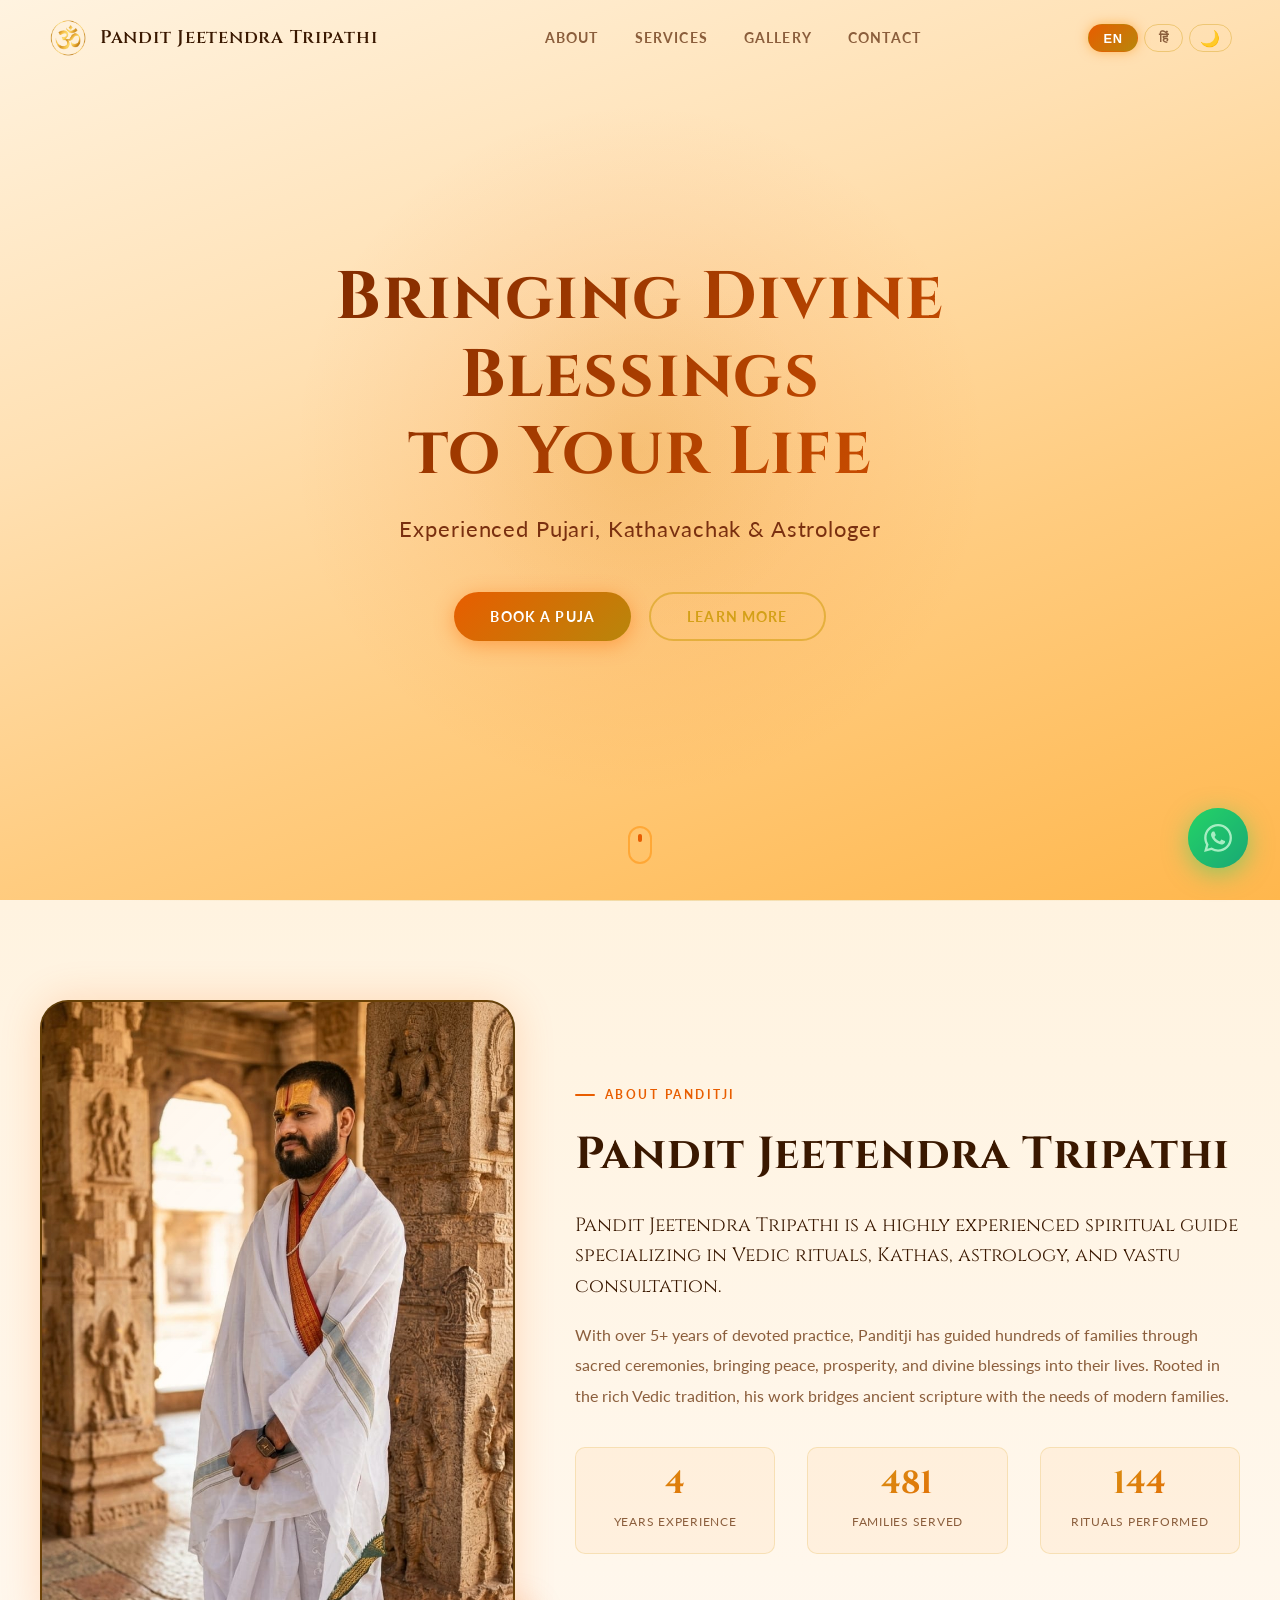
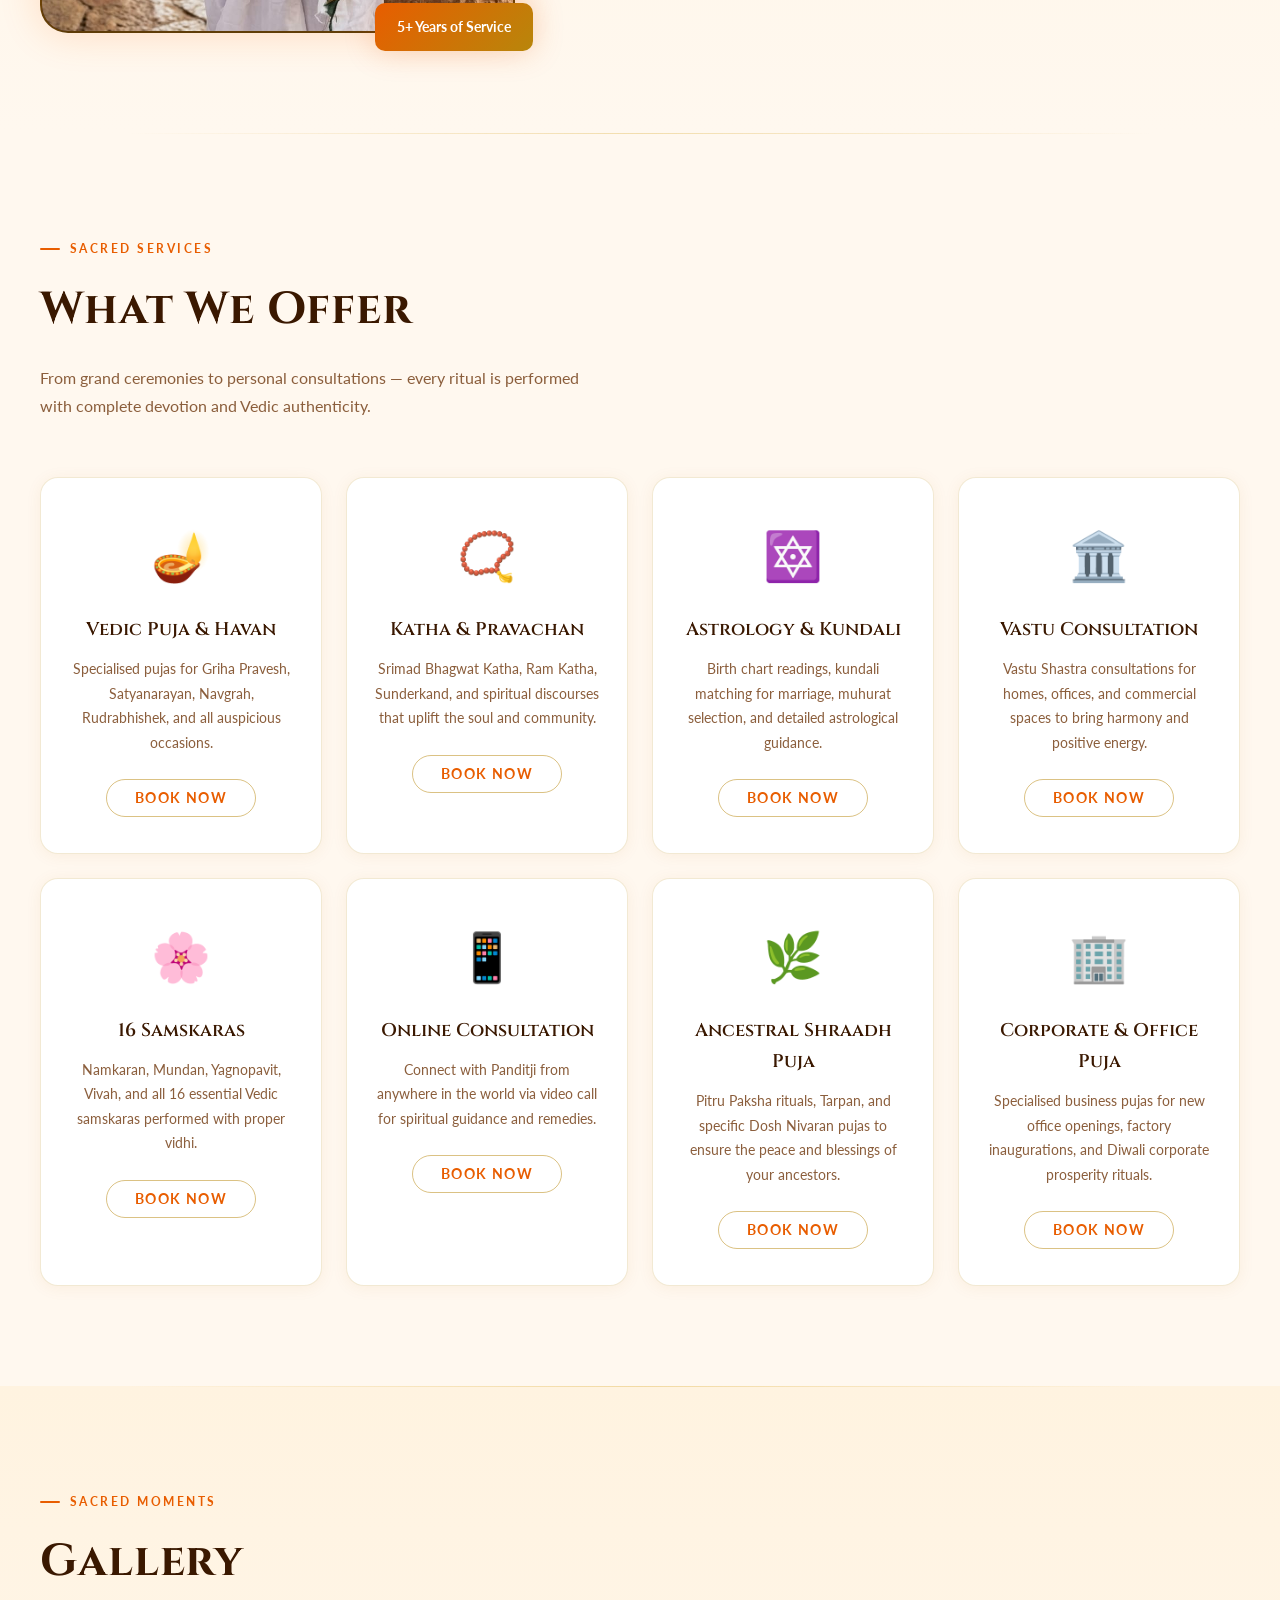
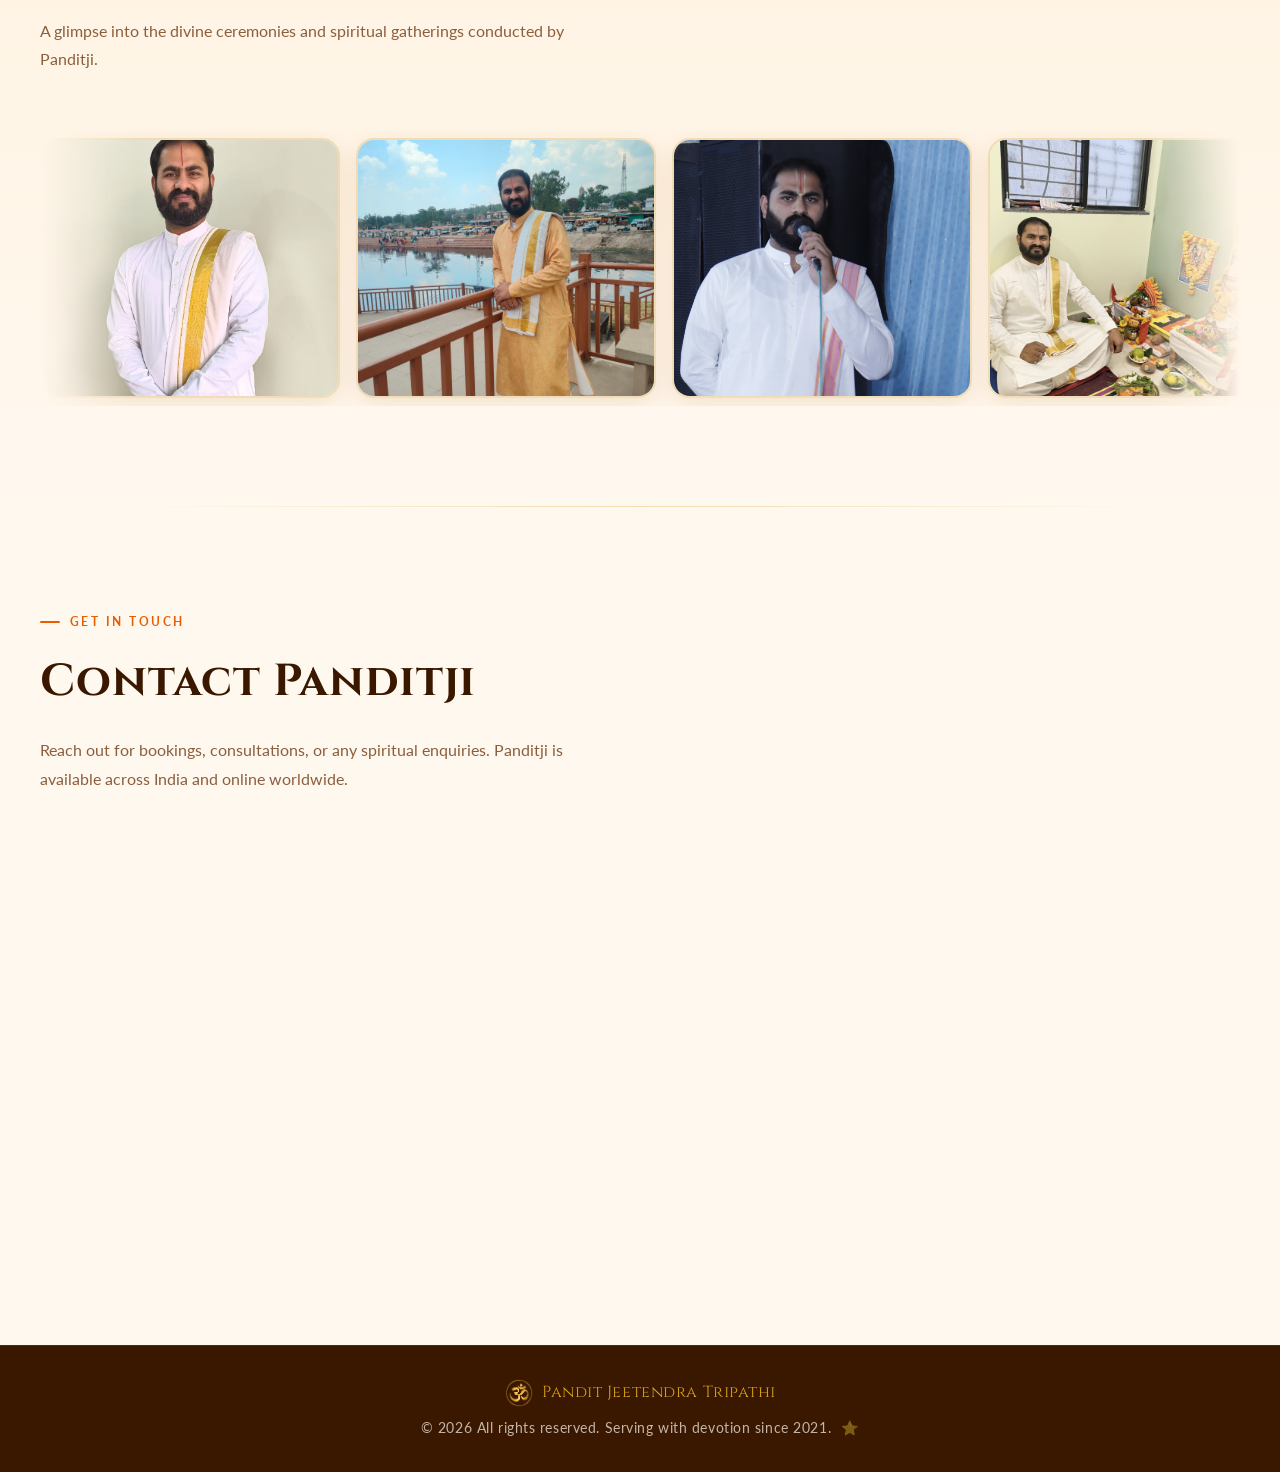
==== commit 403a1fca: "Add files via upload" ====
--- a/index.html
+++ b/index.html
@@ -114,15 +114,15 @@
 
                     <div class="about-stats">
                         <div class="stat reveal">
-                            <span class="stat-num" data-target="5+">0</span>
+                            <span class="stat-num" data-target="5">0</span>
                             <span class="stat-label"> Years Experience</span>
                         </div>
                         <div class="stat reveal">
-                            <span class="stat-num" data-target="150+">0</span>
+                            <span class="stat-num" data-target="500">0</span>
                             <span class="stat-label"> Families Served</span>
                         </div>
                         <div class="stat reveal">
-                            <span class="stat-num" data-target="200+">0</span>
+                            <span class="stat-num" data-target="150">0</span>
                             <span class="stat-label"> Rituals Performed</span>
                         </div>
                     </div>
@@ -275,7 +275,7 @@
                 <div class="contact-card reveal" id="contact-location">
                     <span class="contact-icon">📍</span>
                     <h4>Location</h4>
-                    <p>Jabalpur, Madhya Pradesh</p>
+                    <p>Available Across India</p>
                 </div>
 
             </div>
@@ -432,4 +432,4 @@
     <script src="script.js"></script>
 </body>
 
-</html>
+</html>
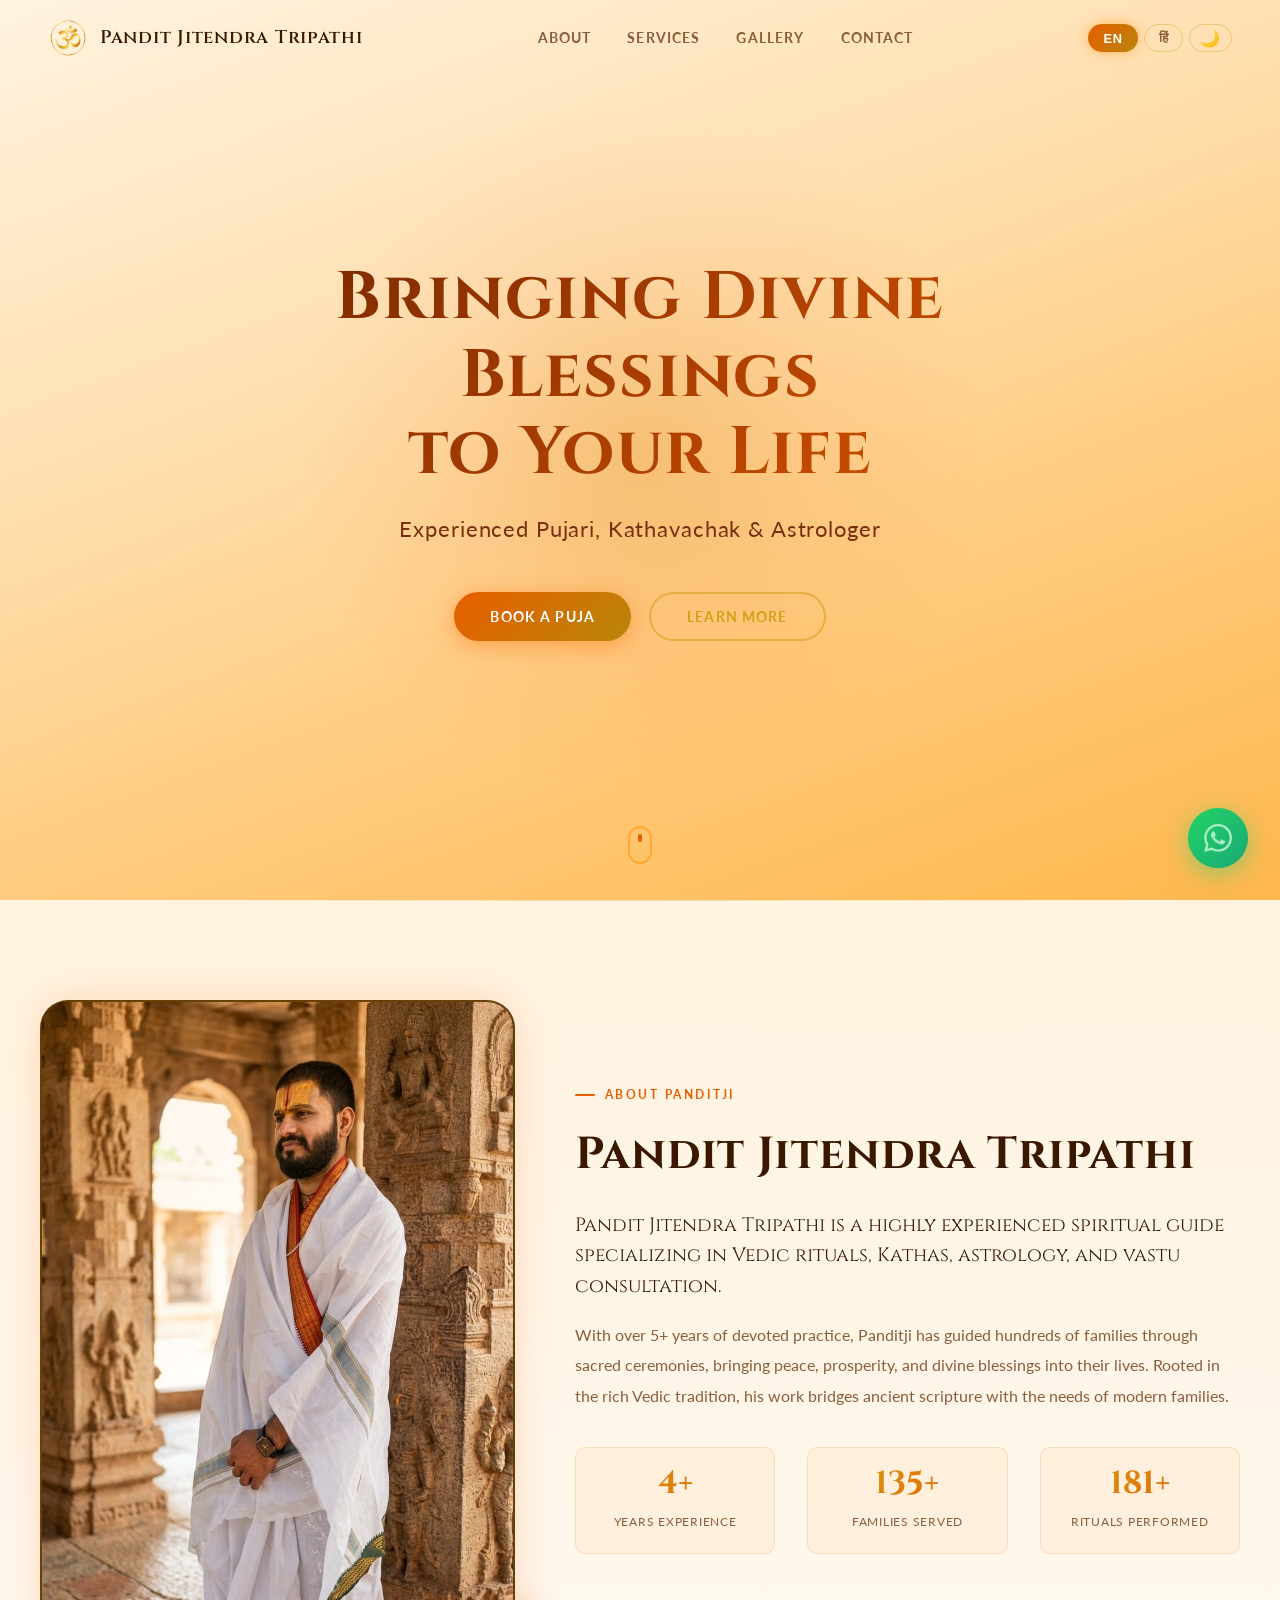
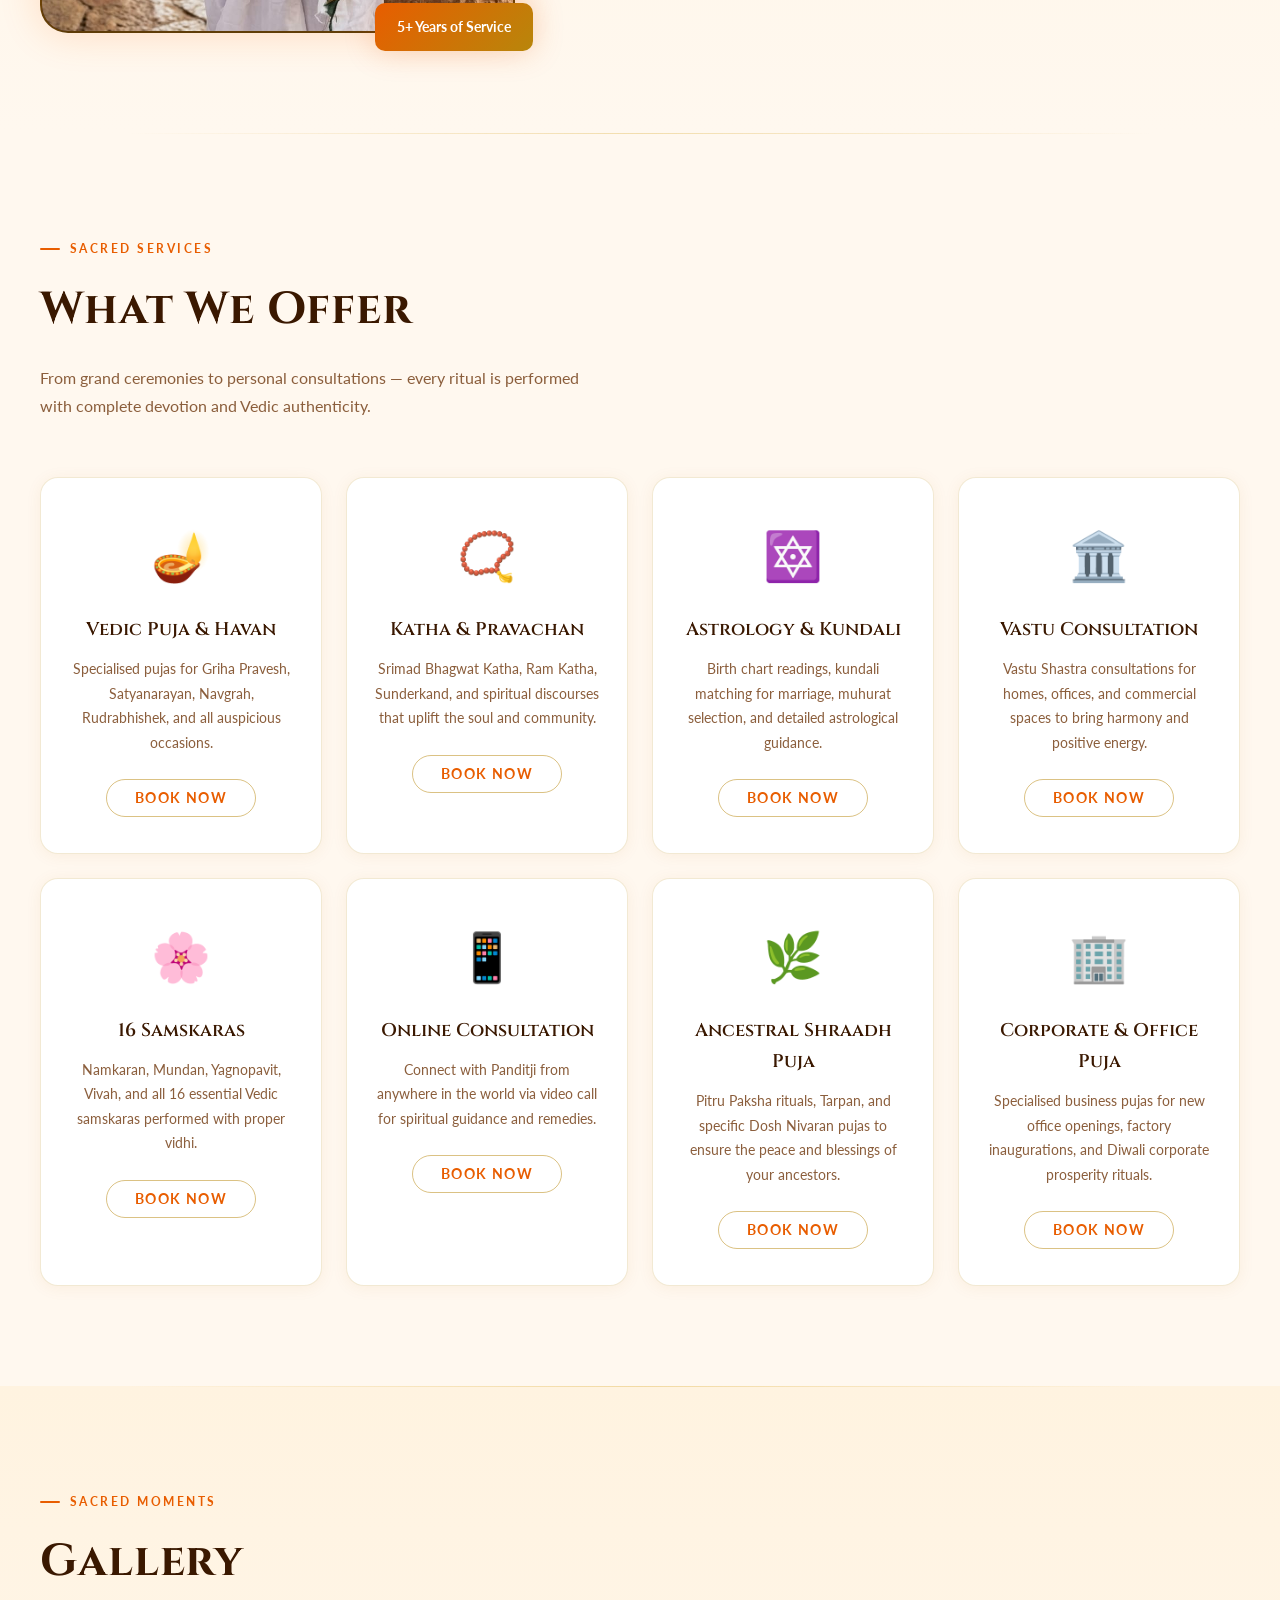
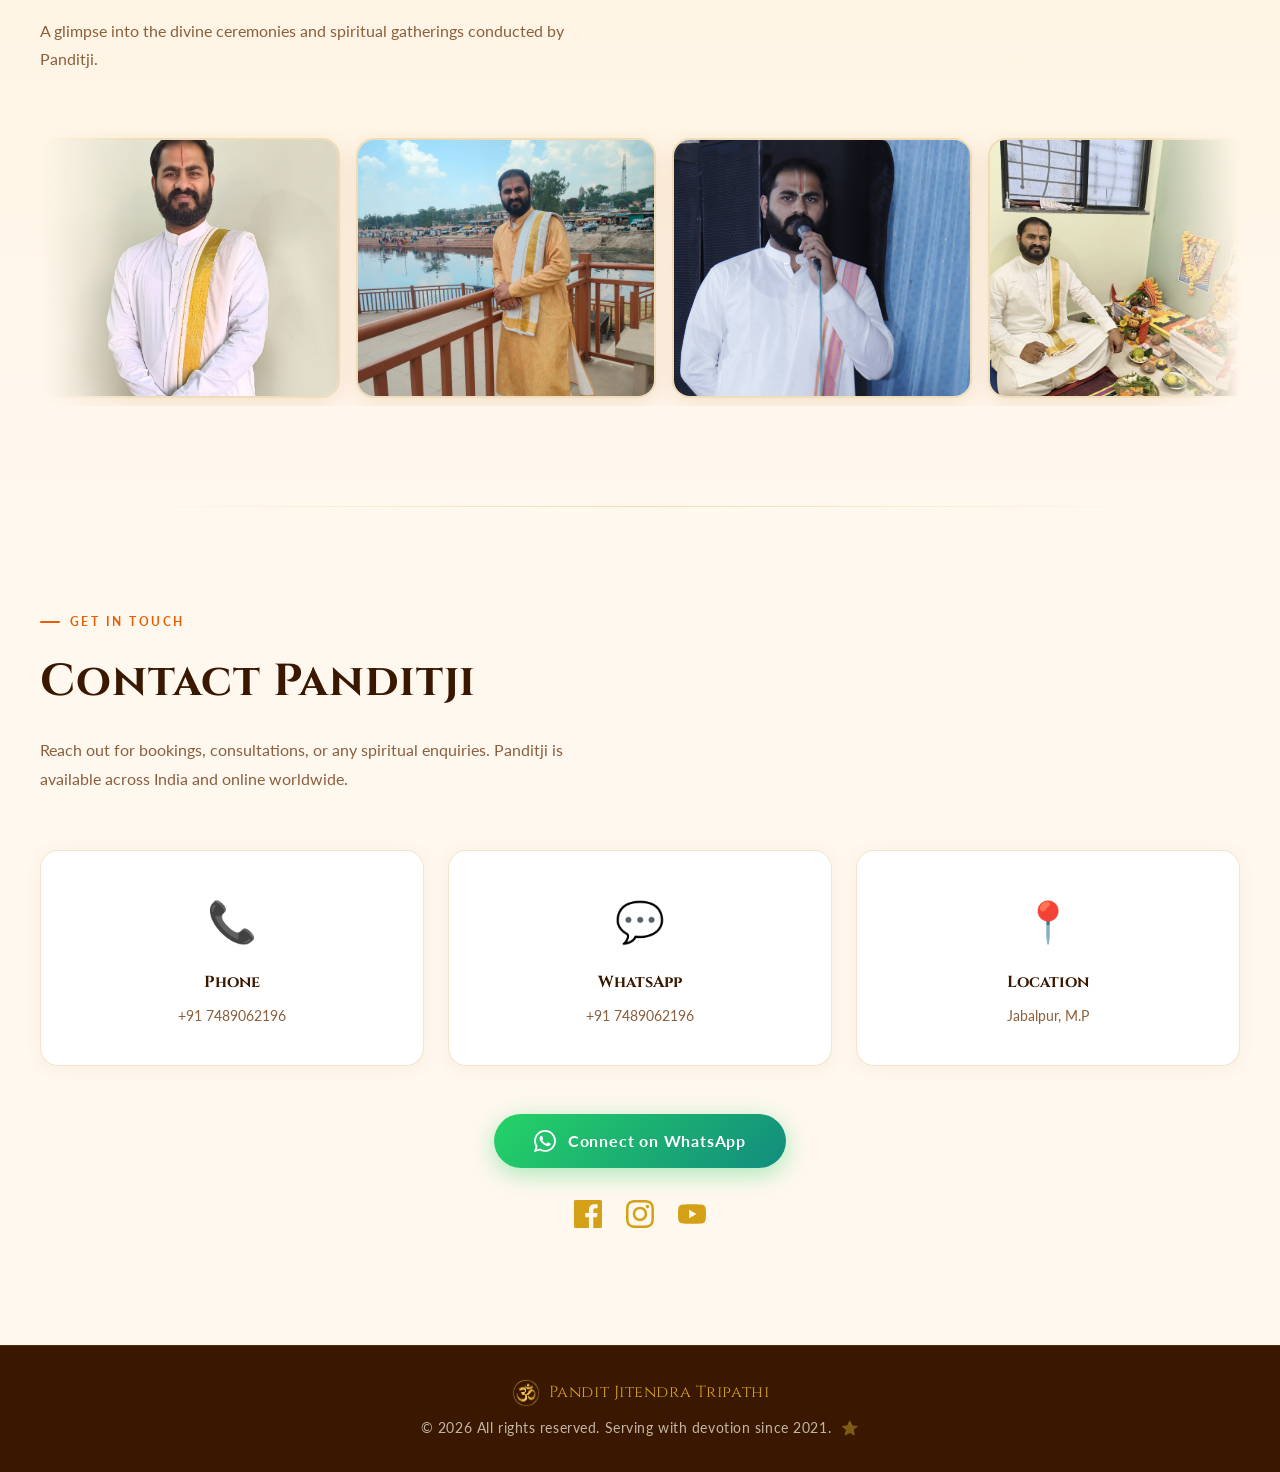
==== commit 5ee78e63: "Update index.html" ====
--- a/index.html
+++ b/index.html
@@ -6,7 +6,7 @@
     <meta name="viewport" content="width=device-width, initial-scale=1.0" />
     <meta name="description"
         content="Pandit Jeetendra Tripathi — Experienced Pujari, Kathavachak & Astrologer. Book sacred rituals, Vedic pujas, Kathas, and spiritual consultations." />
-    <title>Pandit Jeetendra Tripathi — Experienced Pujari & Spiritual Guide</title>
+    <title>Pandit Jitendra Tripathi — Experienced Pujari & Spiritual Guide</title>
     <link rel="icon" href="logo.png">
     <link rel="stylesheet" href="style.css" />
 </head>
@@ -20,7 +20,7 @@
     <nav id="navbar" role="navigation" aria-label="Main navigation">
         <div class="nav-brand">
             <img src="logo.png" alt="Logo" style="height: 40px; width: auto;" />
-            <h2>Pandit Jeetendra Tripathi</h2>
+            <h2>Pandit Jitendra Tripathi</h2>
         </div>
 
         <div class="nav-links">
@@ -98,10 +98,10 @@
                 <!-- Text column -->
                 <div class="reveal">
                     <span class="section-label">About Panditji</span>
-                    <h2 class="section-title">Pandit Jeetendra Tripathi</h2>
+                    <h2 class="section-title">Pandit Jitendra Tripathi</h2>
 
                     <p class="about-lead" id="aboutText">
-                        Pandit Jeetendra Tripathi is a highly experienced spiritual guide specializing
+                        Pandit Jitendra Tripathi is a highly experienced spiritual guide specializing
                         in Vedic rituals, Kathas, astrology, and vastu consultation.
                     </p>
 
@@ -114,15 +114,15 @@
 
                     <div class="about-stats">
                         <div class="stat reveal">
-                            <span class="stat-num" data-target="5">0</span>
+                            <span class="stat-num" data-target="5+">0</span>
                             <span class="stat-label"> Years Experience</span>
                         </div>
                         <div class="stat reveal">
-                            <span class="stat-num" data-target="500">0</span>
+                            <span class="stat-num" data-target="150+">0</span>
                             <span class="stat-label"> Families Served</span>
                         </div>
                         <div class="stat reveal">
-                            <span class="stat-num" data-target="150">0</span>
+                            <span class="stat-num" data-target="200+">0</span>
                             <span class="stat-label"> Rituals Performed</span>
                         </div>
                     </div>
@@ -275,7 +275,7 @@
                 <div class="contact-card reveal" id="contact-location">
                     <span class="contact-icon">📍</span>
                     <h4>Location</h4>
-                    <p>Available Across India</p>
+                    <p>Jabalpur, M.P</p>
                 </div>
 
             </div>
@@ -329,7 +329,7 @@
         <p style="margin-bottom:8px; display:flex; align-items:center; justify-content:center; gap:8px;">
             <img src="logo.png" alt="Logo" style="height: 30px; width: auto;" />
             <span style="font-family:'Cinzel',serif;color:#D4A017;font-size:1rem;">
-                Pandit Jeetendra Tripathi
+                Pandit Jitendra Tripathi
             </span>
         </p>
         <p>© <span id="year"></span> All rights reserved. Serving with devotion since 2021. <a href="admin.html"
@@ -432,4 +432,4 @@
     <script src="script.js"></script>
 </body>
 
-</html>+</html>
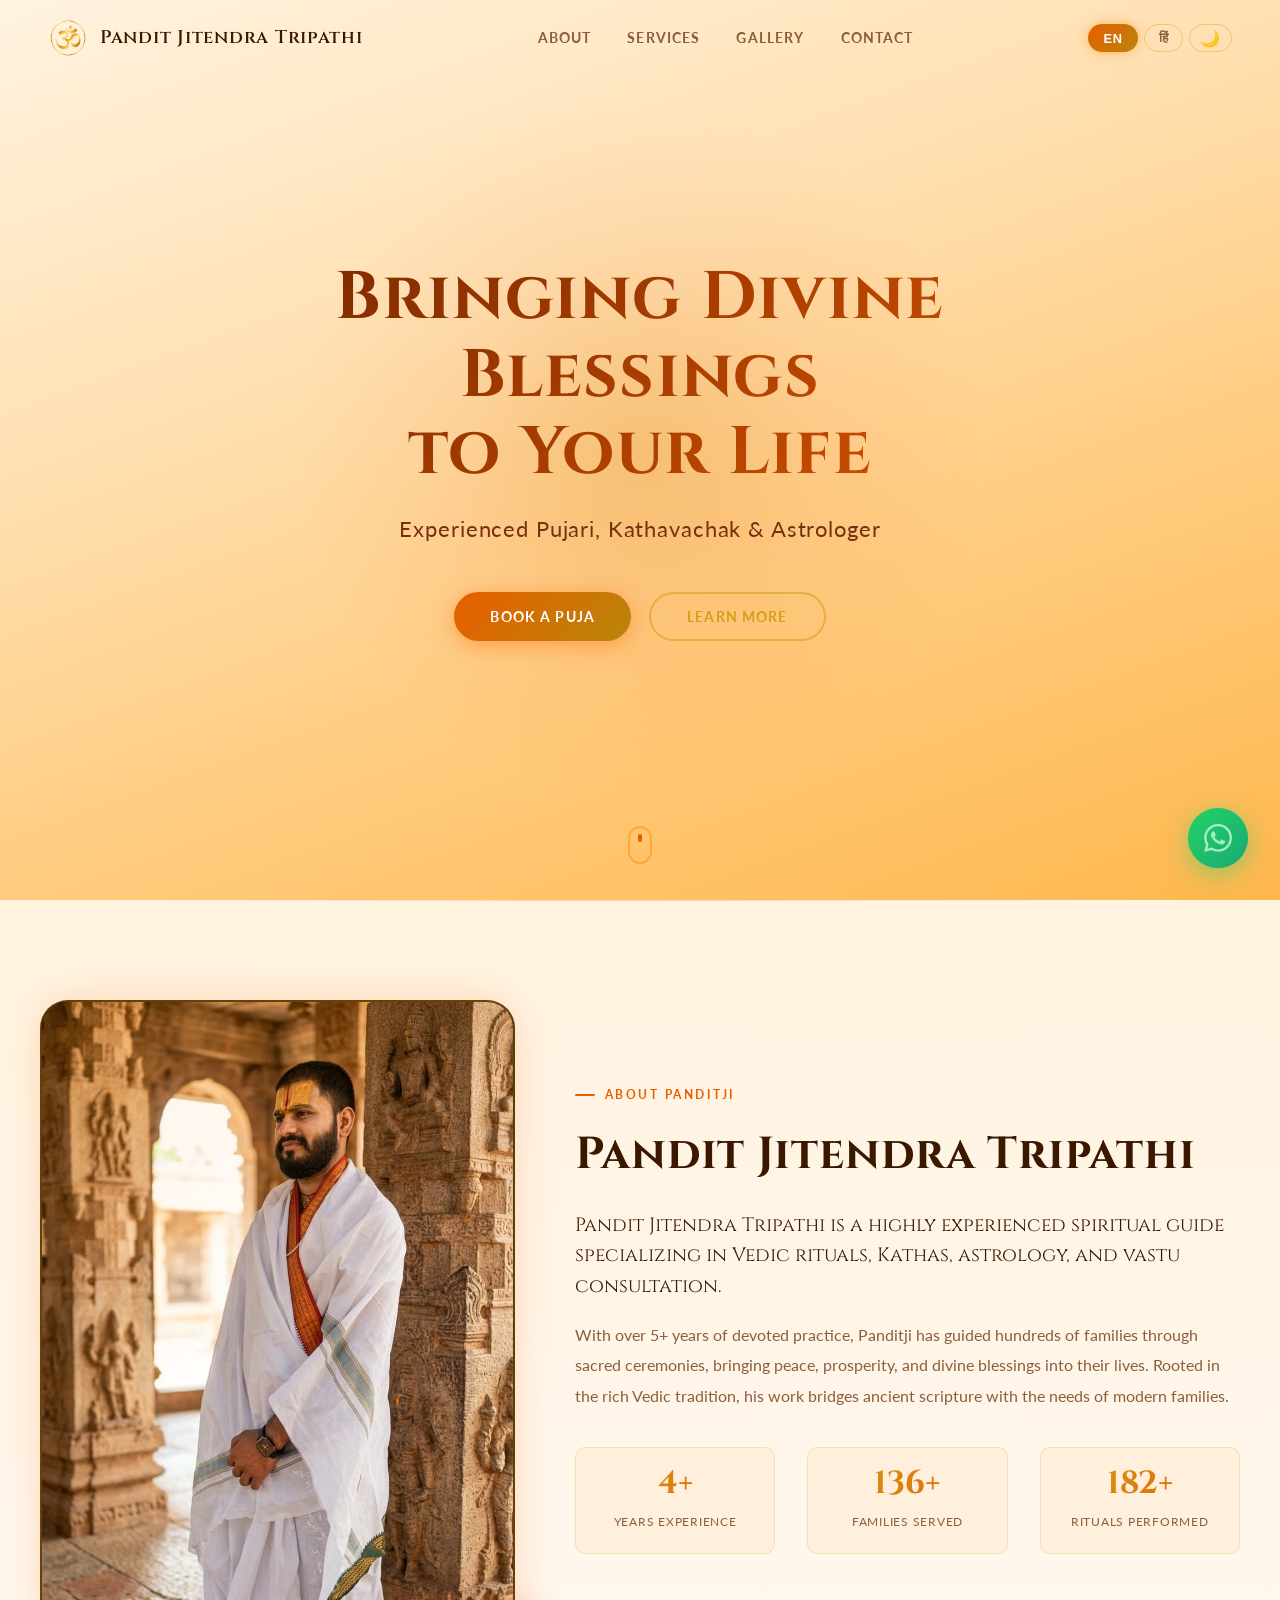
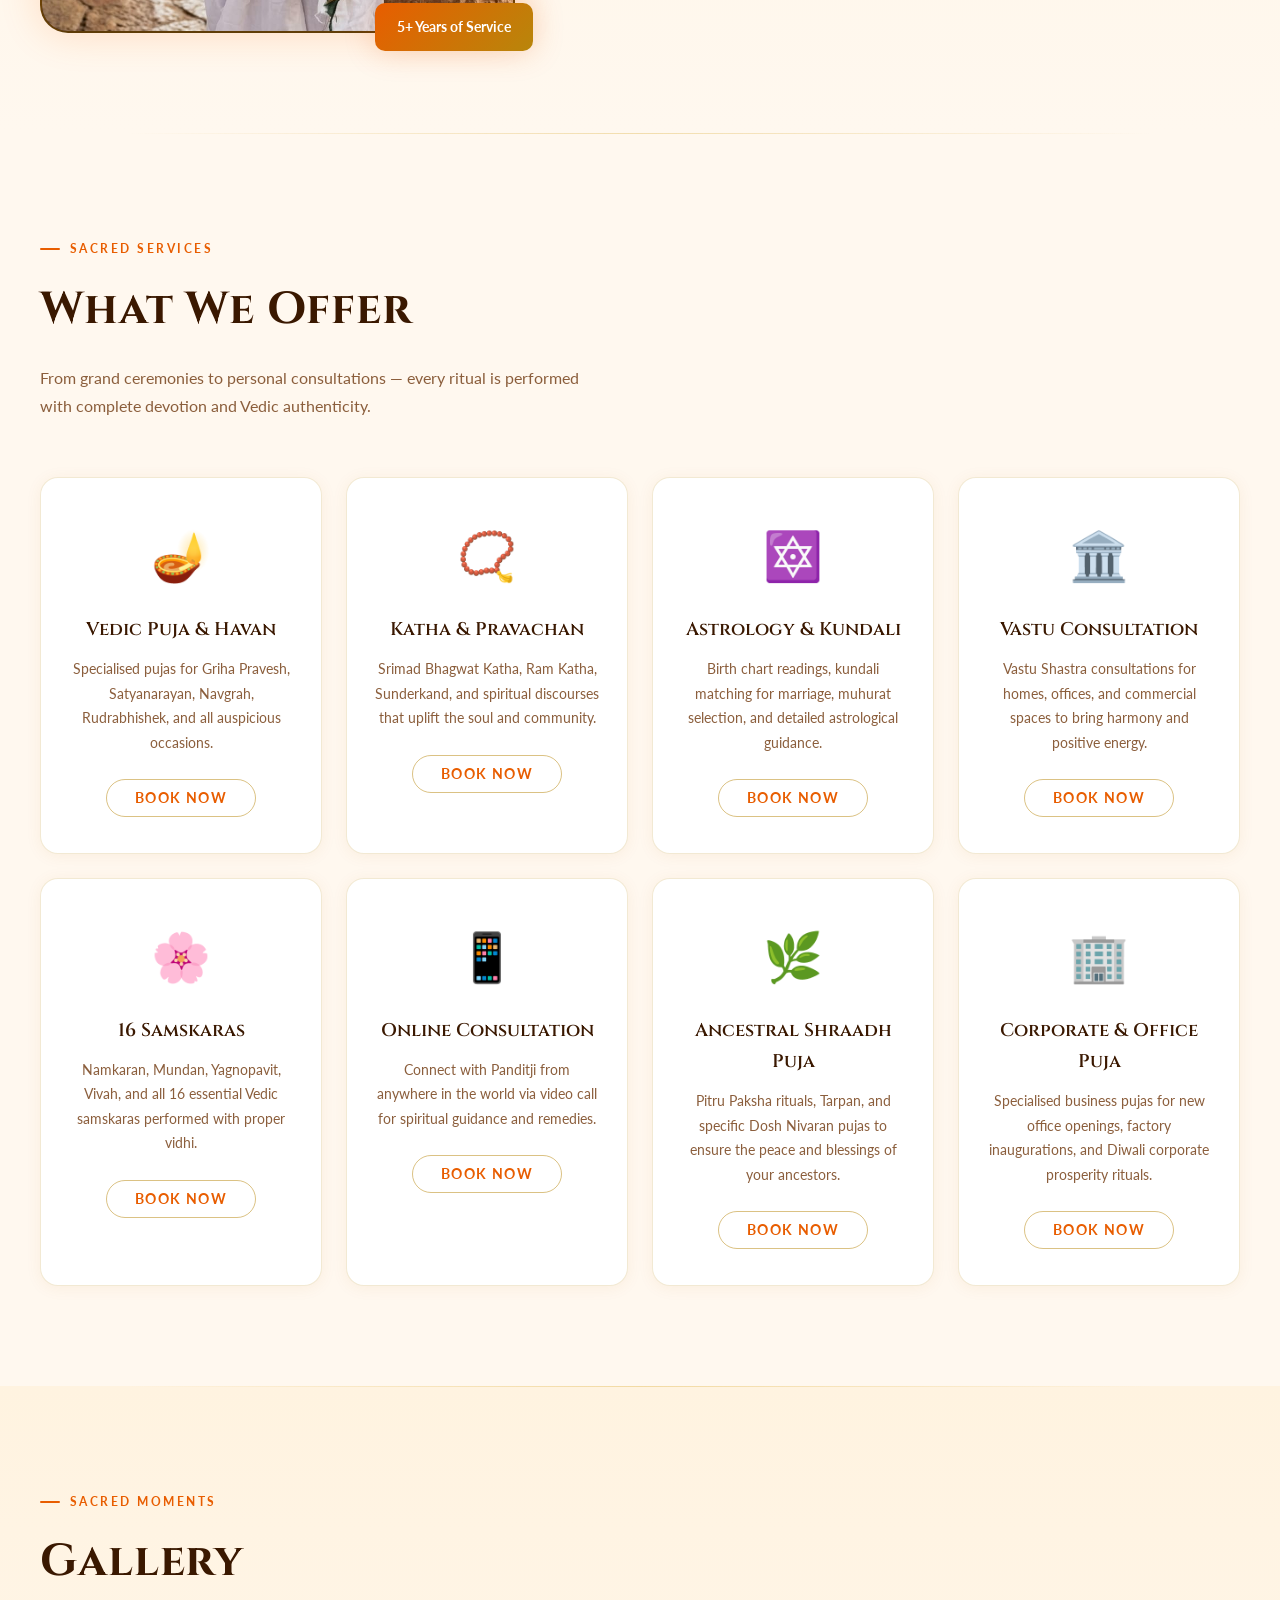
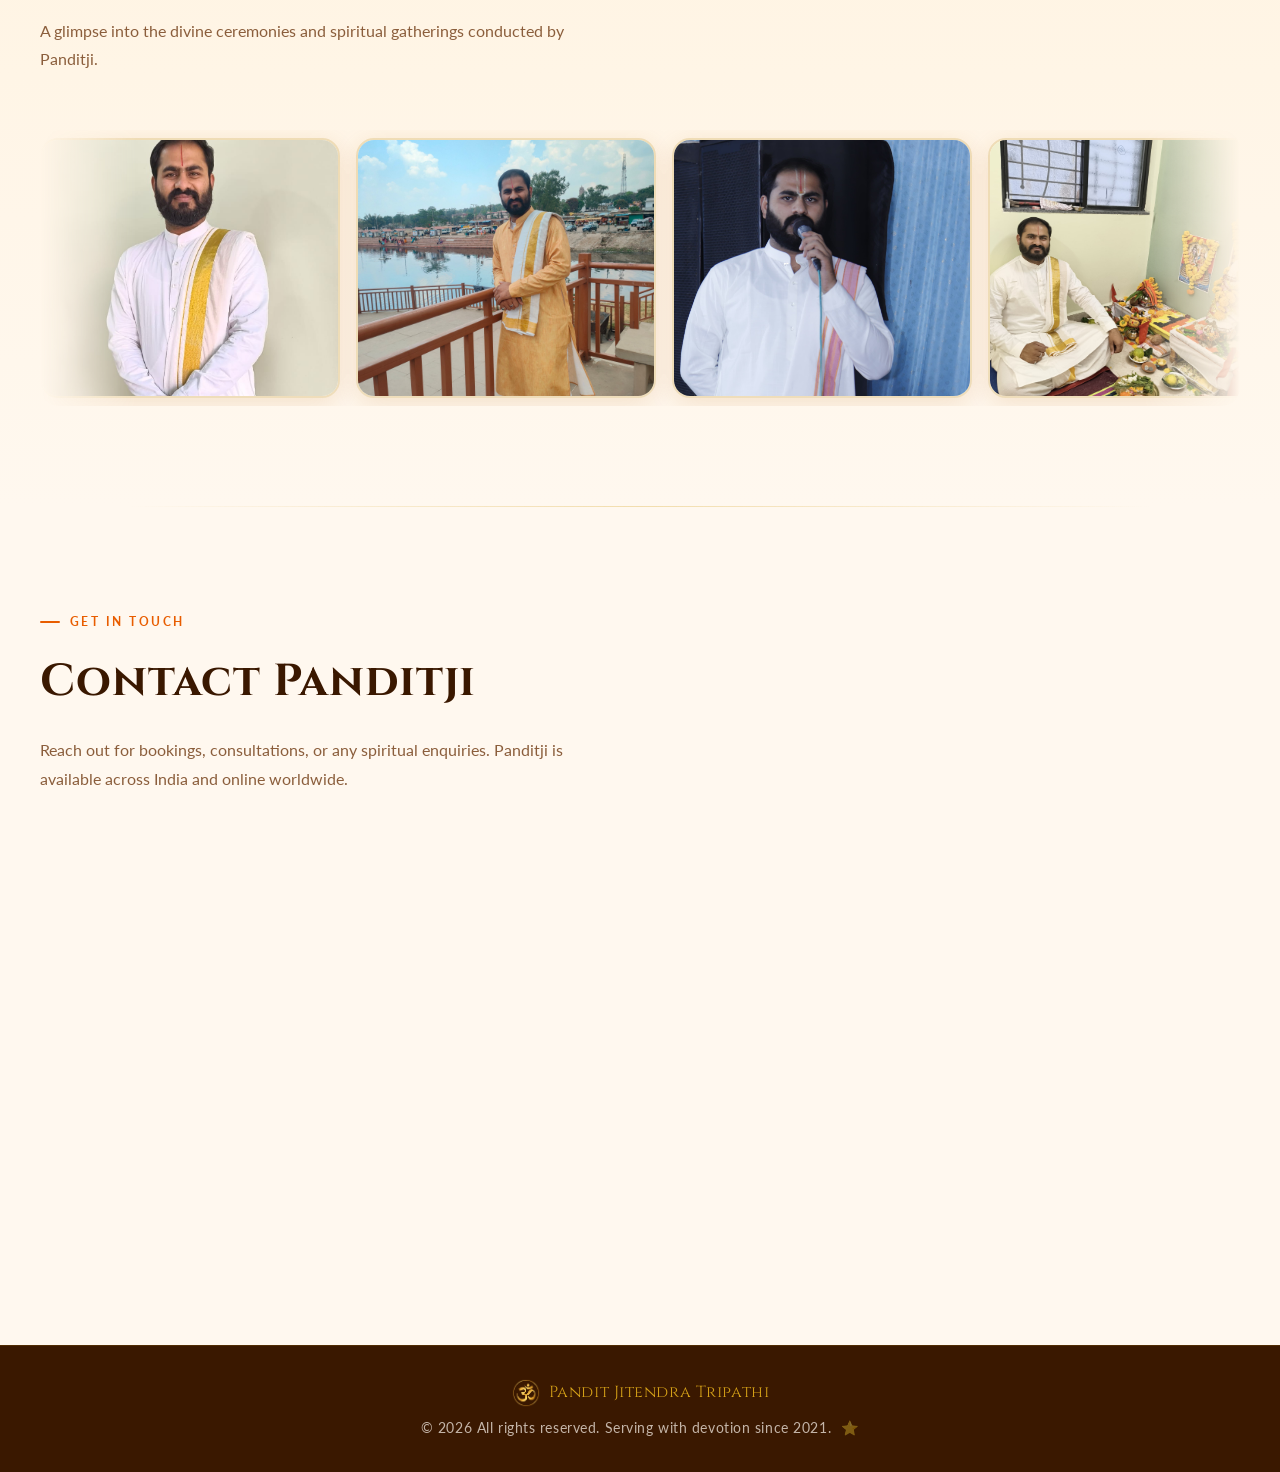
==== commit a181c069: "Update index.html" ====
--- a/index.html
+++ b/index.html
@@ -289,7 +289,7 @@
                     Connect on WhatsApp
                 </button>
                 <div style="margin: 32px 0 10px; display: flex; justify-content: center; gap: 24px;">
-                    <a id="linkFacebook" href="#" target="_blank"
+                    <a id="linkFacebook" href="https://www.facebook.com/share/18SHQzPJzU/" target="_blank"
                         style="color: #D4A017; transition: transform 0.3s, color 0.3s; display: inline-block;"
                         onmouseover="this.style.transform='scale(1.15)'; this.style.color='#3A1800'"
                         onmouseout="this.style.transform='scale(1)'; this.style.color='#D4A017'" aria-label="Facebook">
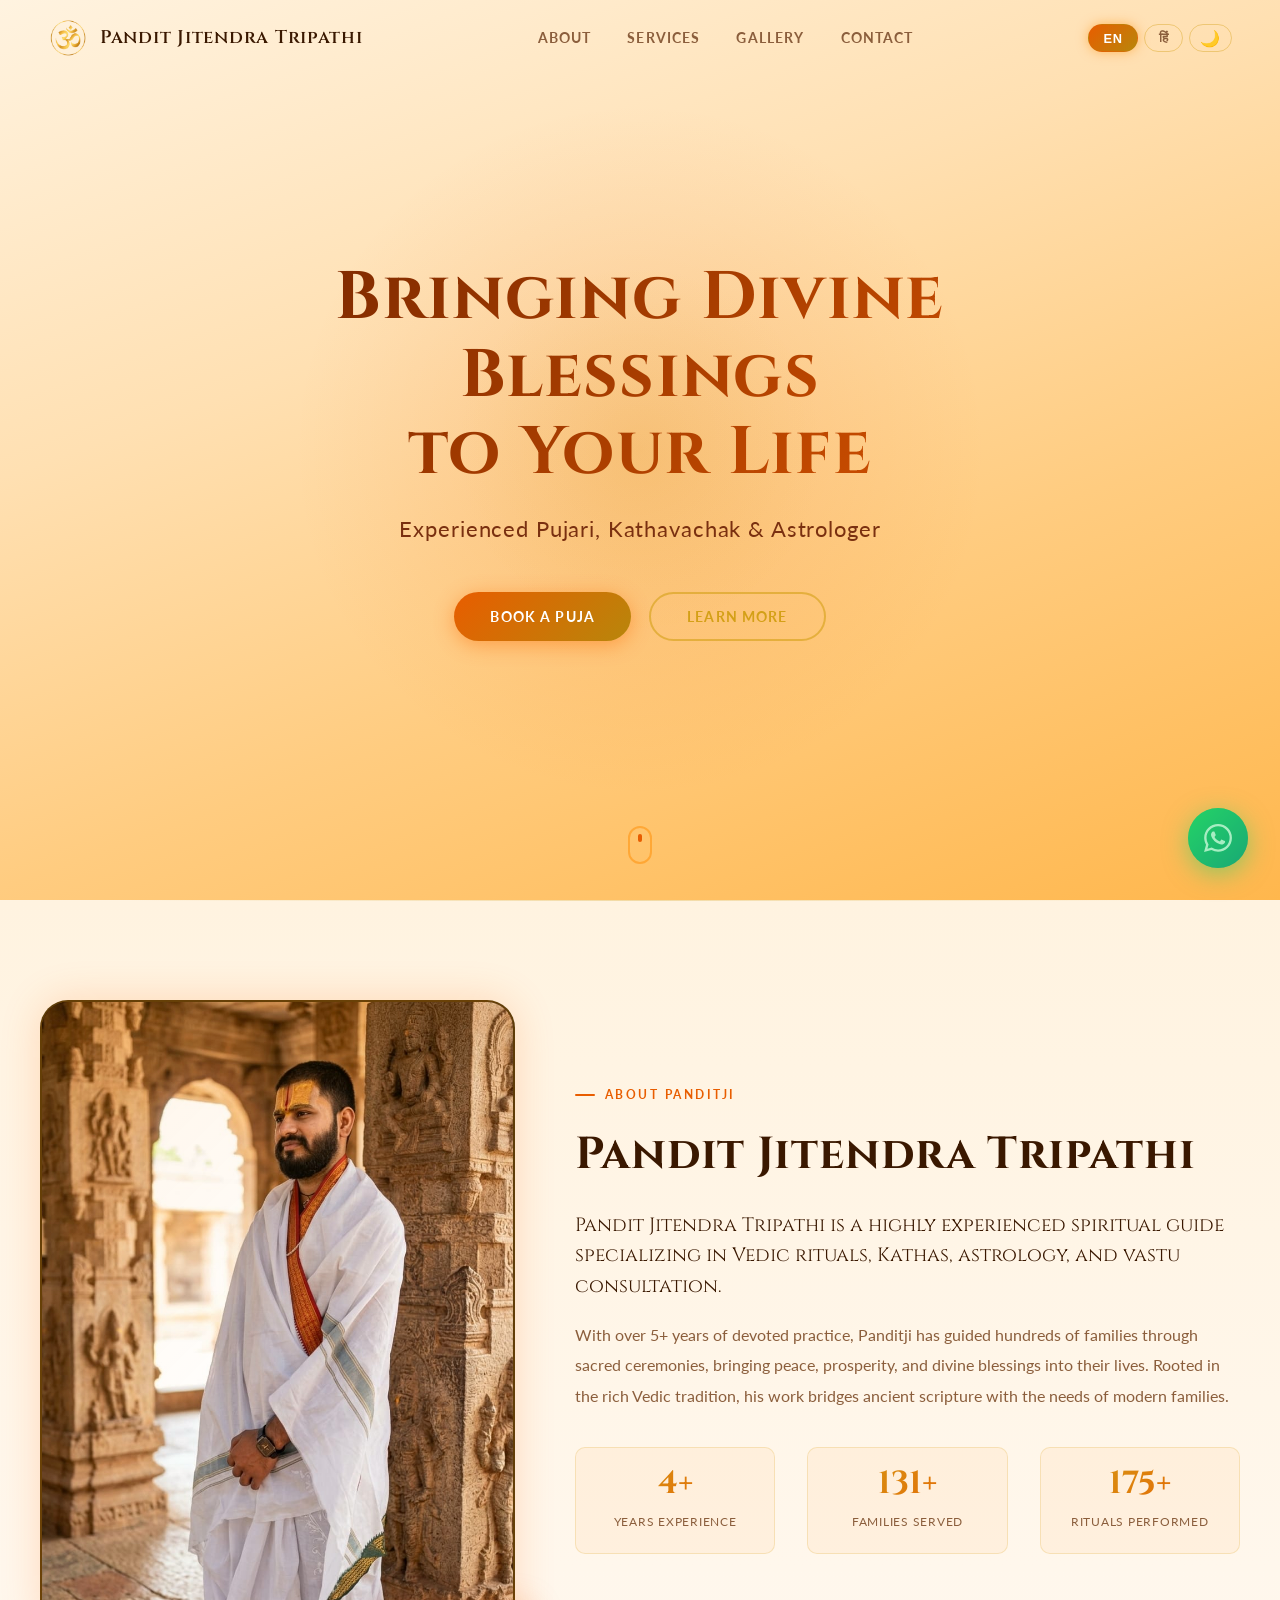
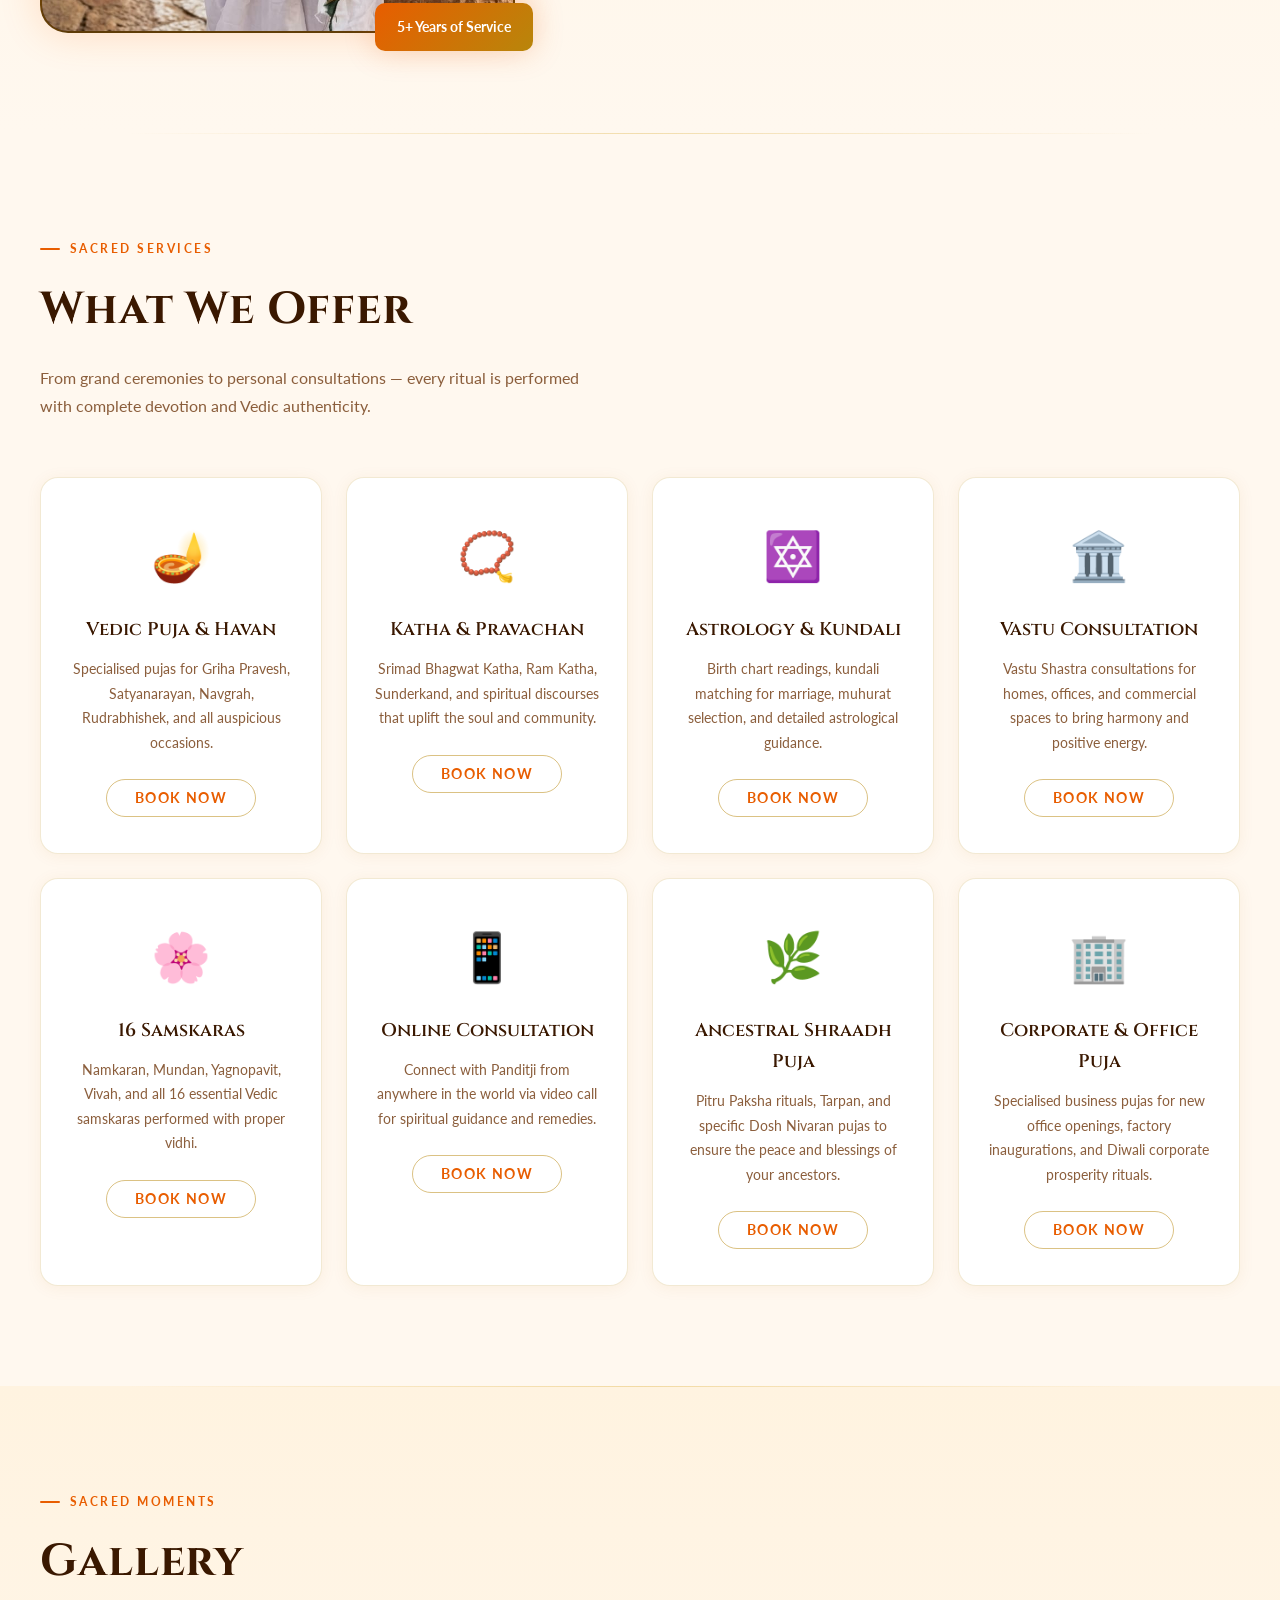
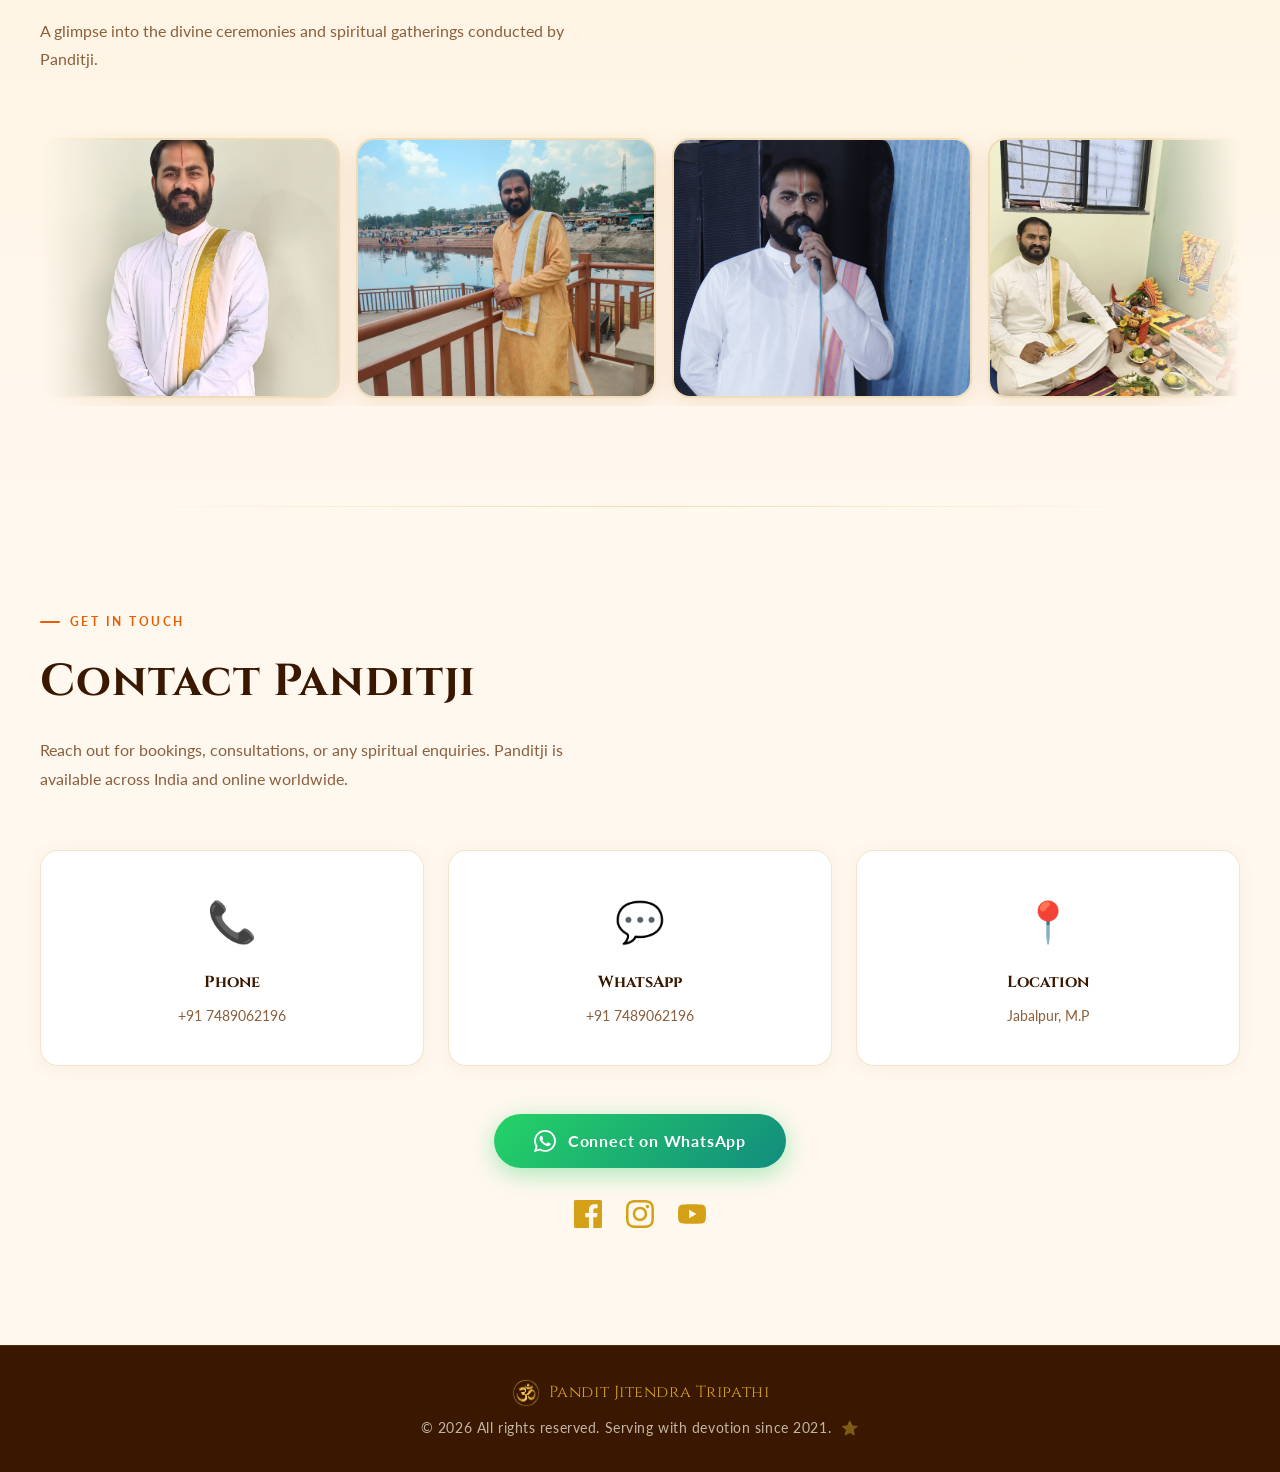
==== commit 62e2dd23: "Update index.html" ====
--- a/index.html
+++ b/index.html
@@ -421,7 +421,7 @@
                         <path
                             d="M17.472 14.382c-.297-.149-1.758-.867-2.03-.967-.273-.099-.471-.148-.67.15-.197.297-.767.966-.94 1.164-.173.199-.347.223-.644.075-.297-.15-1.255-.463-2.39-1.475-.883-.788-1.48-1.761-1.653-2.059-.173-.297-.018-.458.13-.606.134-.133.298-.347.446-.52.149-.174.198-.298.298-.497.099-.198.05-.371-.025-.52-.075-.149-.669-1.612-.916-2.207-.242-.579-.487-.5-.669-.51-.173-.008-.371-.01-.57-.01-.198 0-.52.074-.792.372-.272.297-1.04 1.016-1.04 2.479 0 1.462 1.065 2.875 1.213 3.074.149.198 2.096 3.2 5.077 4.487.709.306 1.262.489 1.694.625.712.227 1.36.195 1.871.118.571-.085 1.758-.719 2.006-1.413.248-.694.248-1.289.173-1.413-.074-.124-.272-.198-.57-.347m-5.421 7.403h-.004a9.87 9.87 0 01-5.031-1.378l-.361-.214-3.741.982.998-3.648-.235-.374a9.86 9.86 0 01-1.51-5.26c.001-5.45 4.436-9.884 9.888-9.884 2.64 0 5.122 1.03 6.988 2.898a9.825 9.825 0 012.893 6.994c-.003 5.45-4.437 9.884-9.885 9.884m8.413-18.297A11.815 11.815 0 0012.05 0C5.495 0 .16 5.335.157 11.892c0 2.096.547 4.142 1.588 5.945L.057 24l6.305-1.654a11.882 11.882 0 005.683 1.448h.005c6.554 0 11.89-5.335 11.893-11.893a11.821 11.821 0 00-3.48-8.413Z" />
                     </svg>
-                    <span>Confirm via WhatsApp</span>
+                    <span>Confirm/span>
                 </button>
 
             </form>
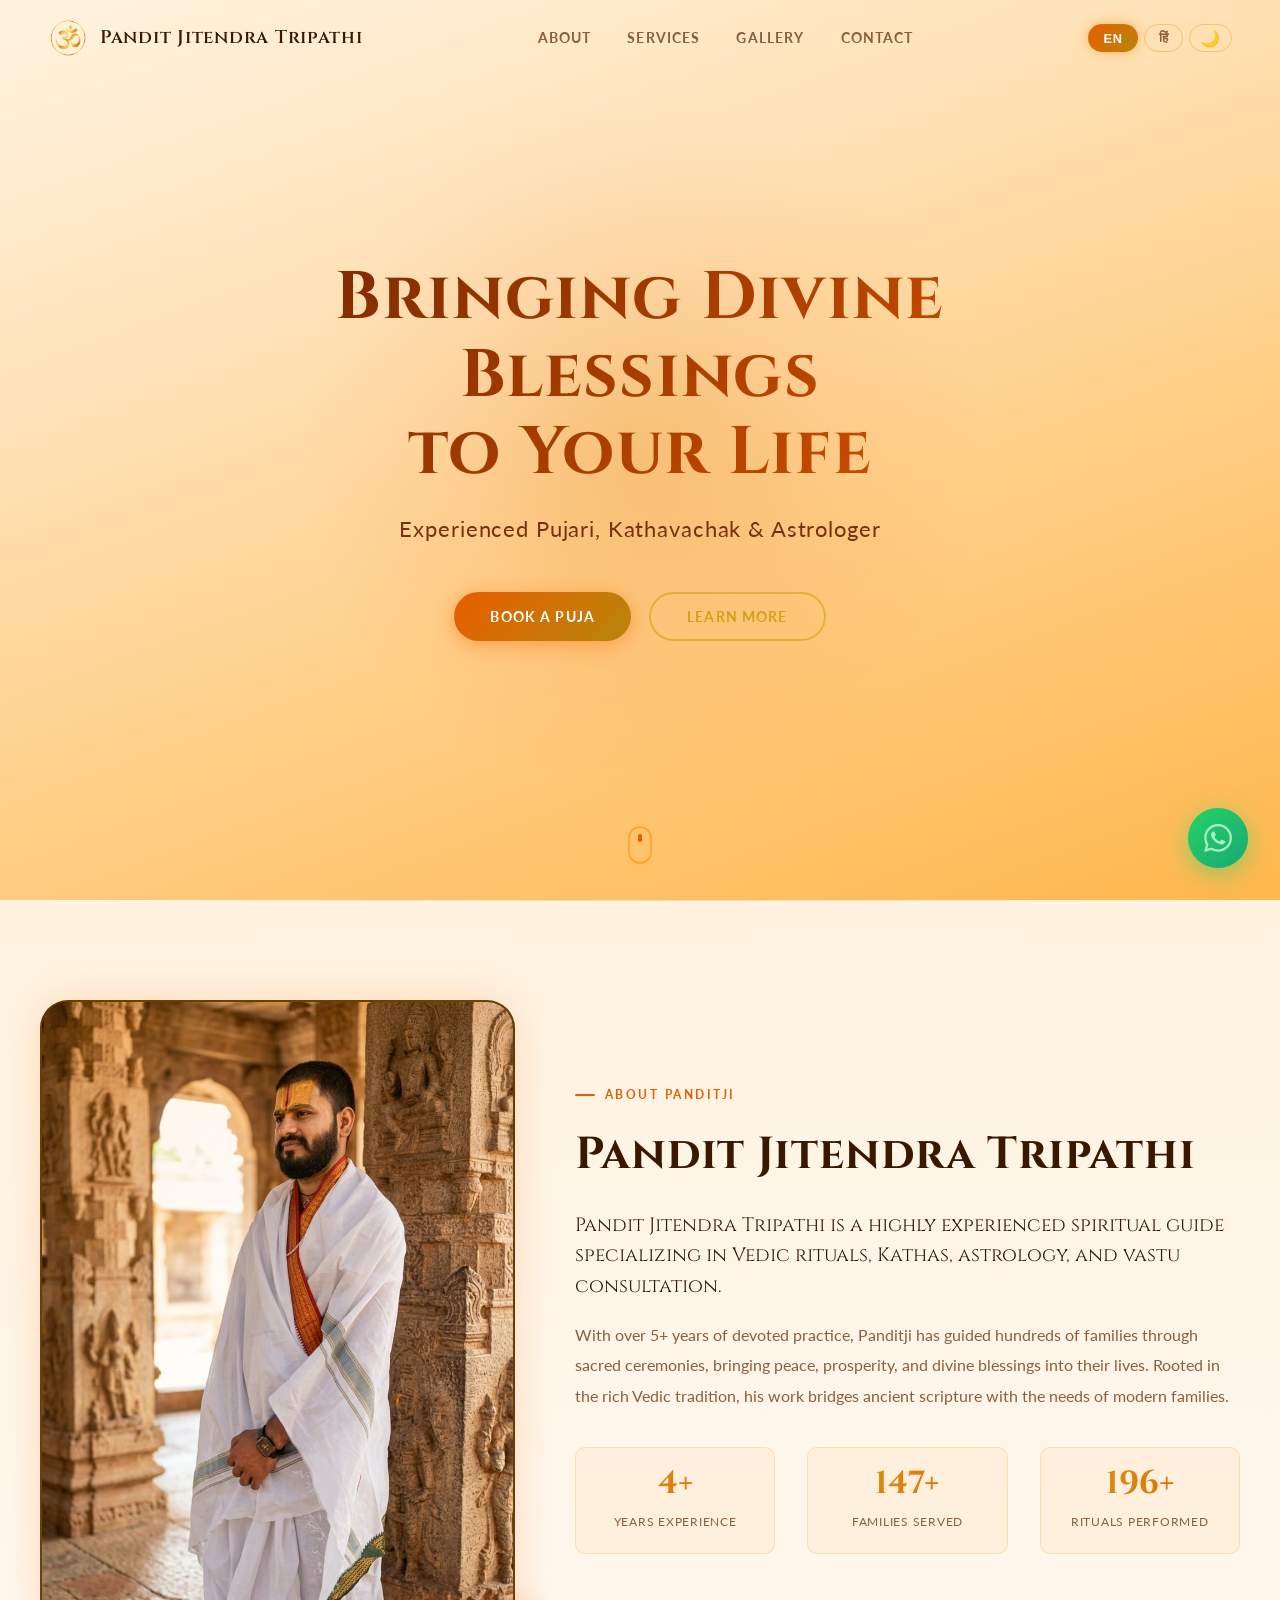
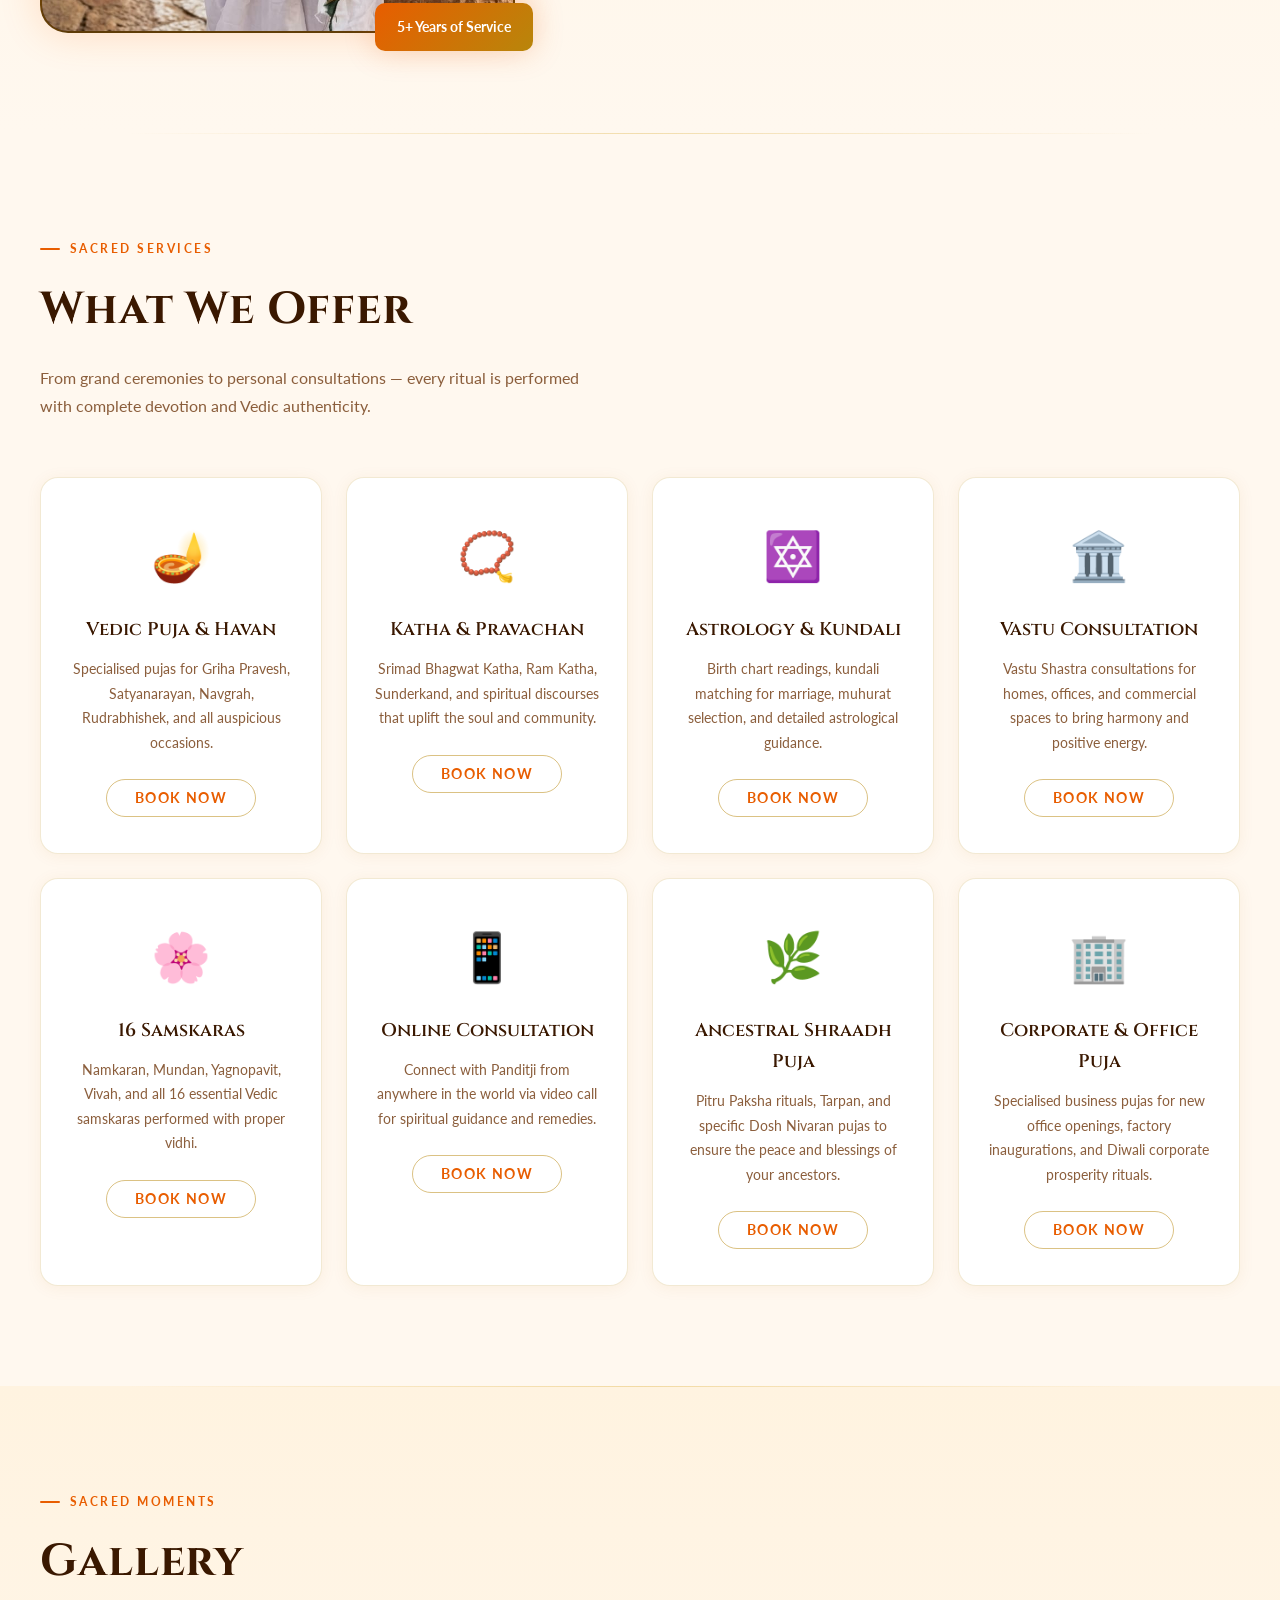
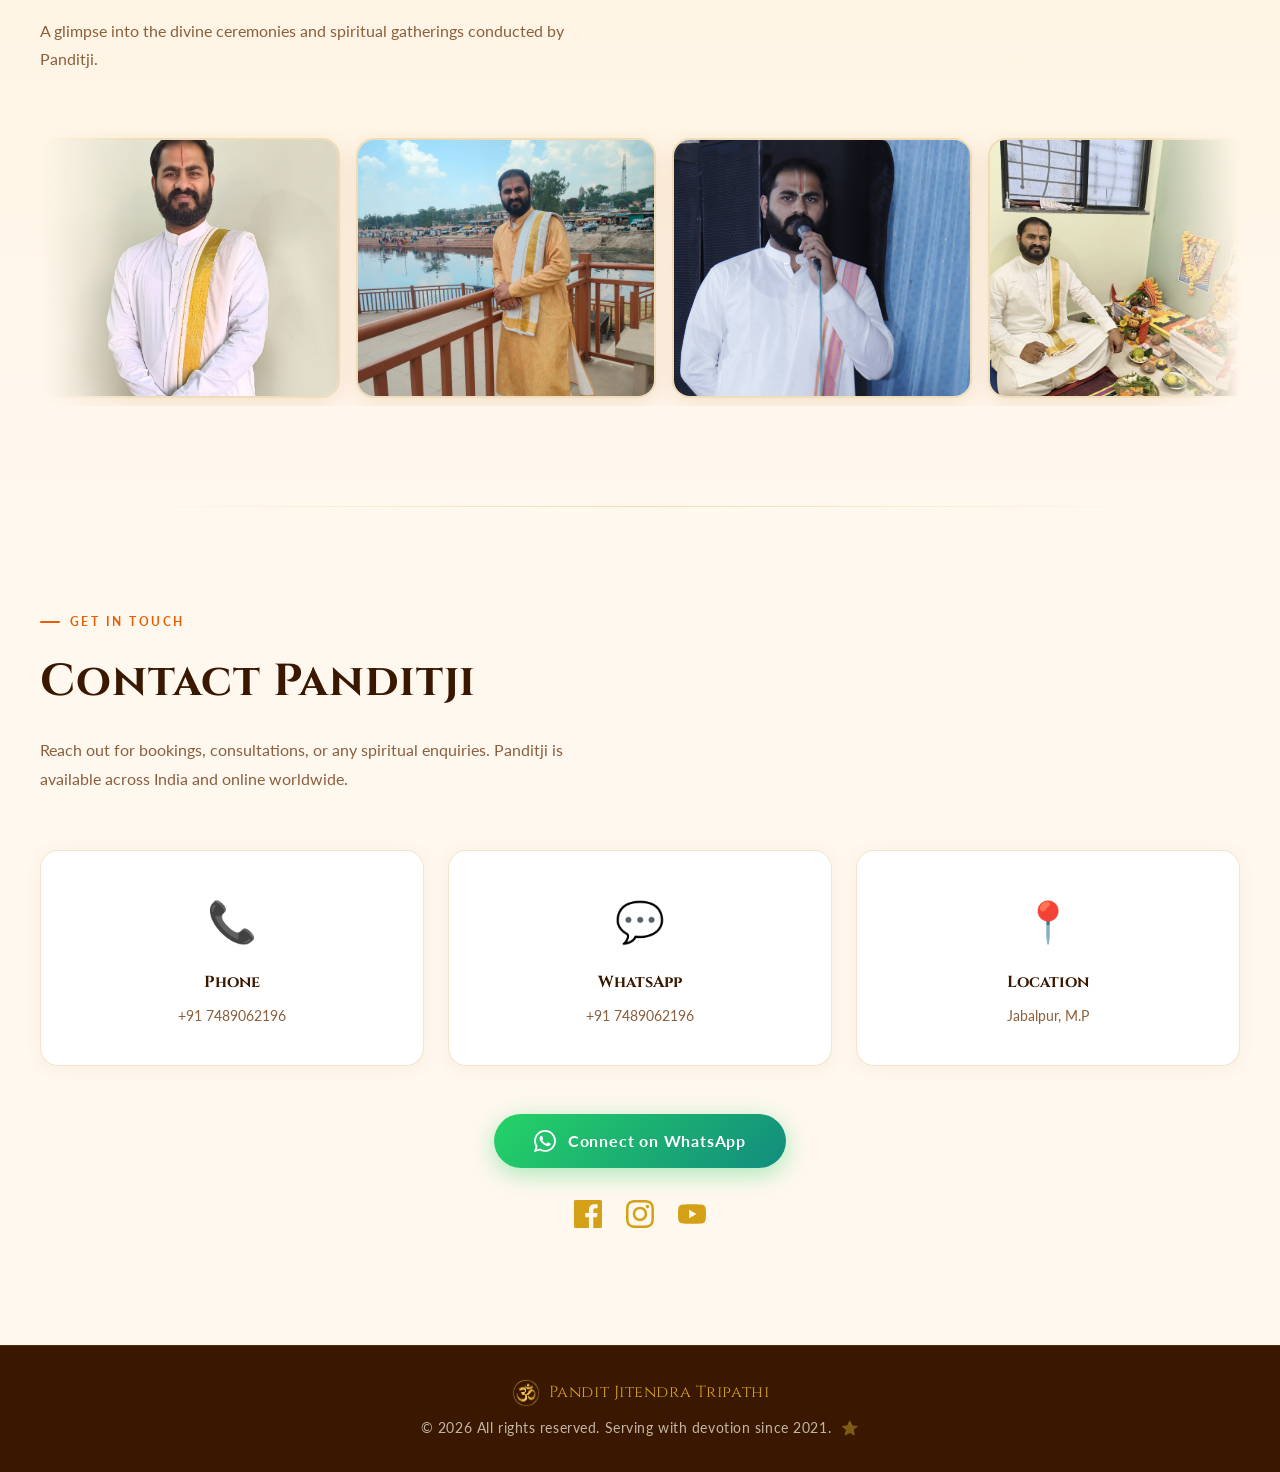
==== commit 33930d8c: "Update index.html" ====
--- a/index.html
+++ b/index.html
@@ -421,7 +421,7 @@
                         <path
                             d="M17.472 14.382c-.297-.149-1.758-.867-2.03-.967-.273-.099-.471-.148-.67.15-.197.297-.767.966-.94 1.164-.173.199-.347.223-.644.075-.297-.15-1.255-.463-2.39-1.475-.883-.788-1.48-1.761-1.653-2.059-.173-.297-.018-.458.13-.606.134-.133.298-.347.446-.52.149-.174.198-.298.298-.497.099-.198.05-.371-.025-.52-.075-.149-.669-1.612-.916-2.207-.242-.579-.487-.5-.669-.51-.173-.008-.371-.01-.57-.01-.198 0-.52.074-.792.372-.272.297-1.04 1.016-1.04 2.479 0 1.462 1.065 2.875 1.213 3.074.149.198 2.096 3.2 5.077 4.487.709.306 1.262.489 1.694.625.712.227 1.36.195 1.871.118.571-.085 1.758-.719 2.006-1.413.248-.694.248-1.289.173-1.413-.074-.124-.272-.198-.57-.347m-5.421 7.403h-.004a9.87 9.87 0 01-5.031-1.378l-.361-.214-3.741.982.998-3.648-.235-.374a9.86 9.86 0 01-1.51-5.26c.001-5.45 4.436-9.884 9.888-9.884 2.64 0 5.122 1.03 6.988 2.898a9.825 9.825 0 012.893 6.994c-.003 5.45-4.437 9.884-9.885 9.884m8.413-18.297A11.815 11.815 0 0012.05 0C5.495 0 .16 5.335.157 11.892c0 2.096.547 4.142 1.588 5.945L.057 24l6.305-1.654a11.882 11.882 0 005.683 1.448h.005c6.554 0 11.89-5.335 11.893-11.893a11.821 11.821 0 00-3.48-8.413Z" />
                     </svg>
-                    <span>Confirm/span>
+                    <span>Confirm </span>
                 </button>
 
             </form>
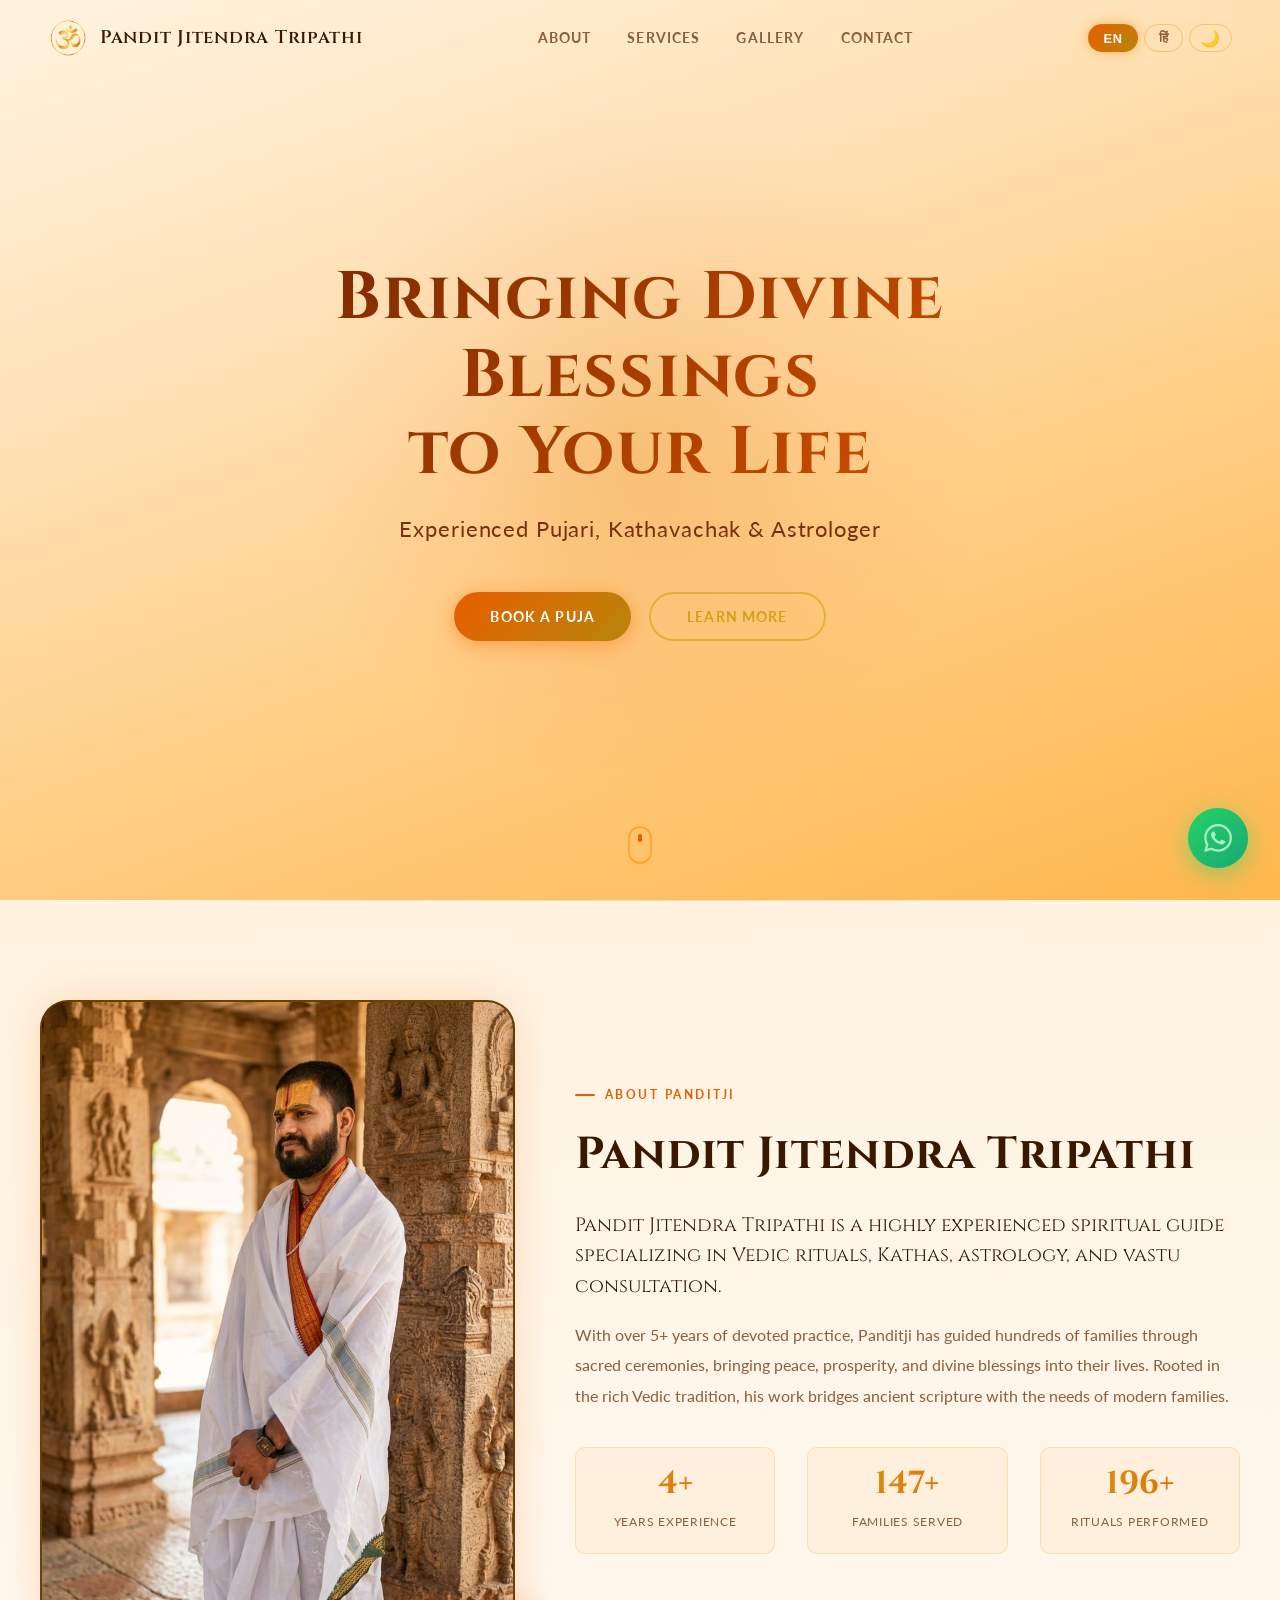
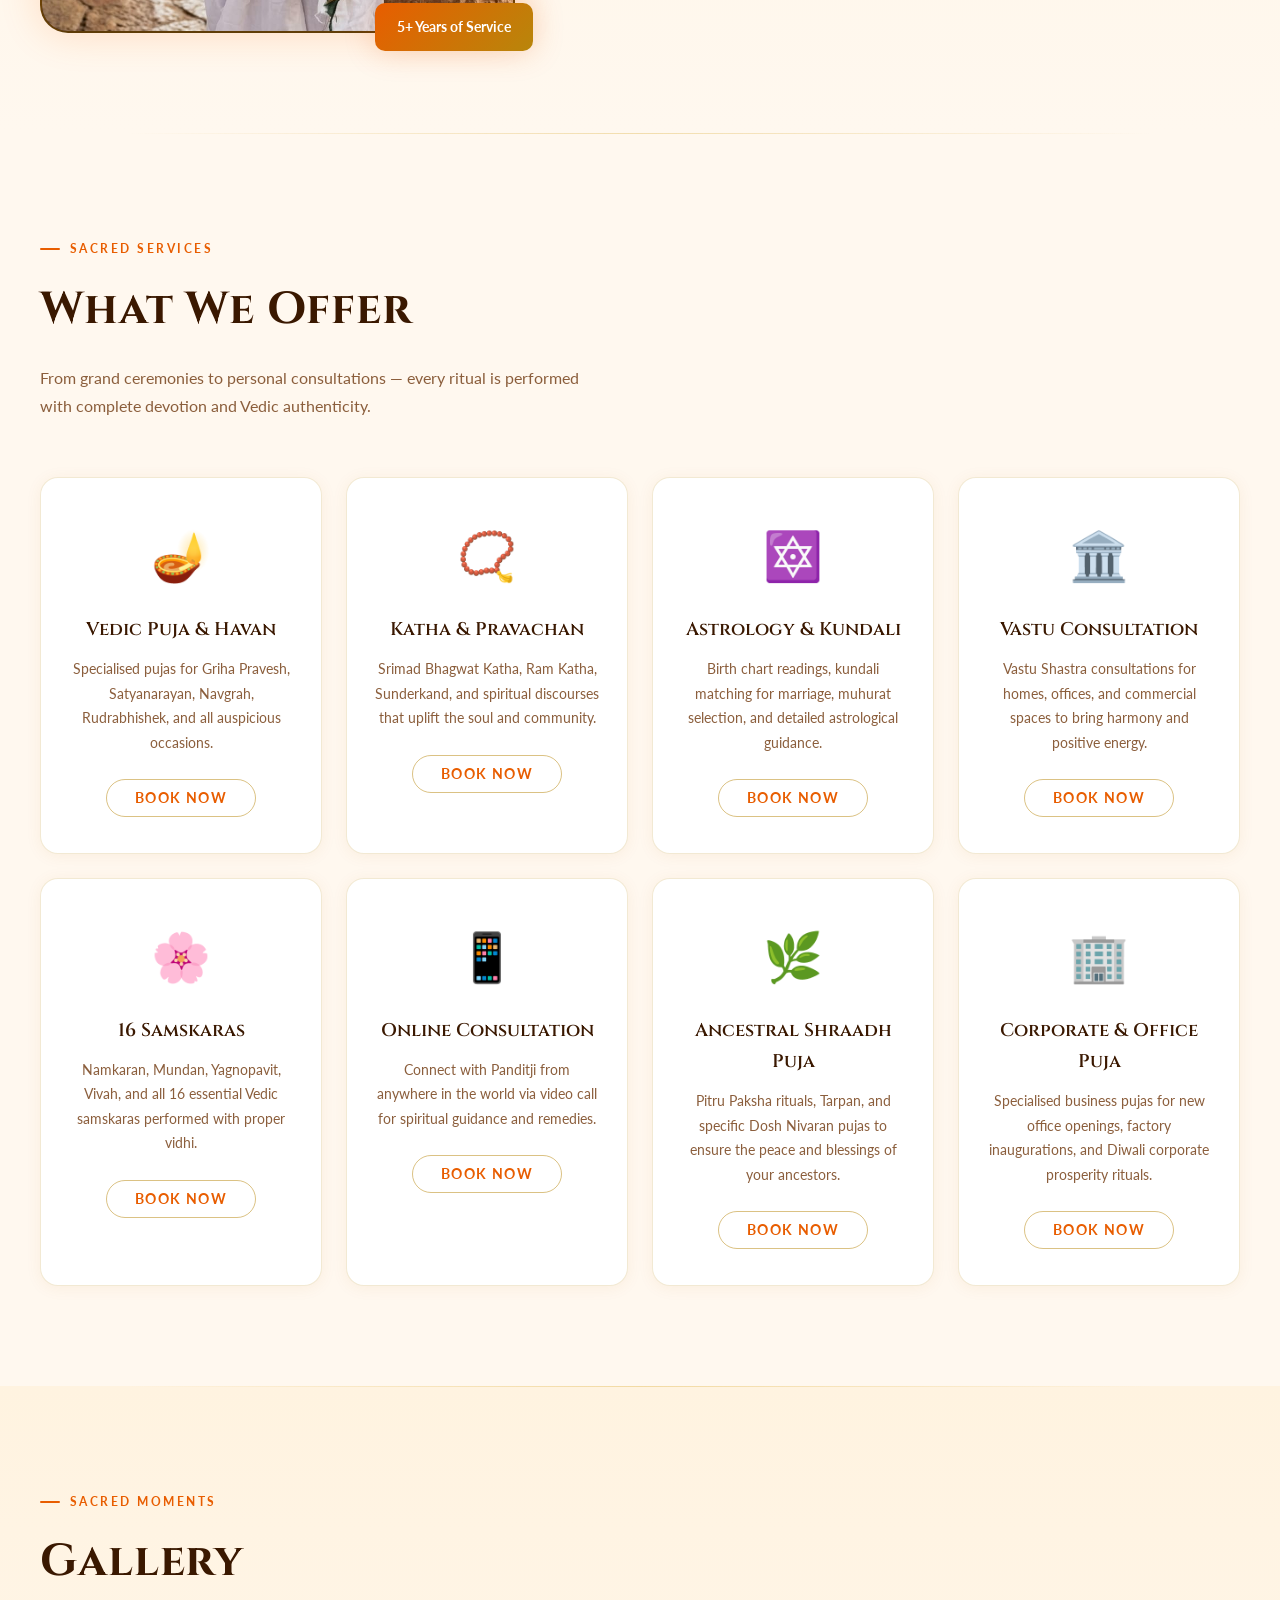
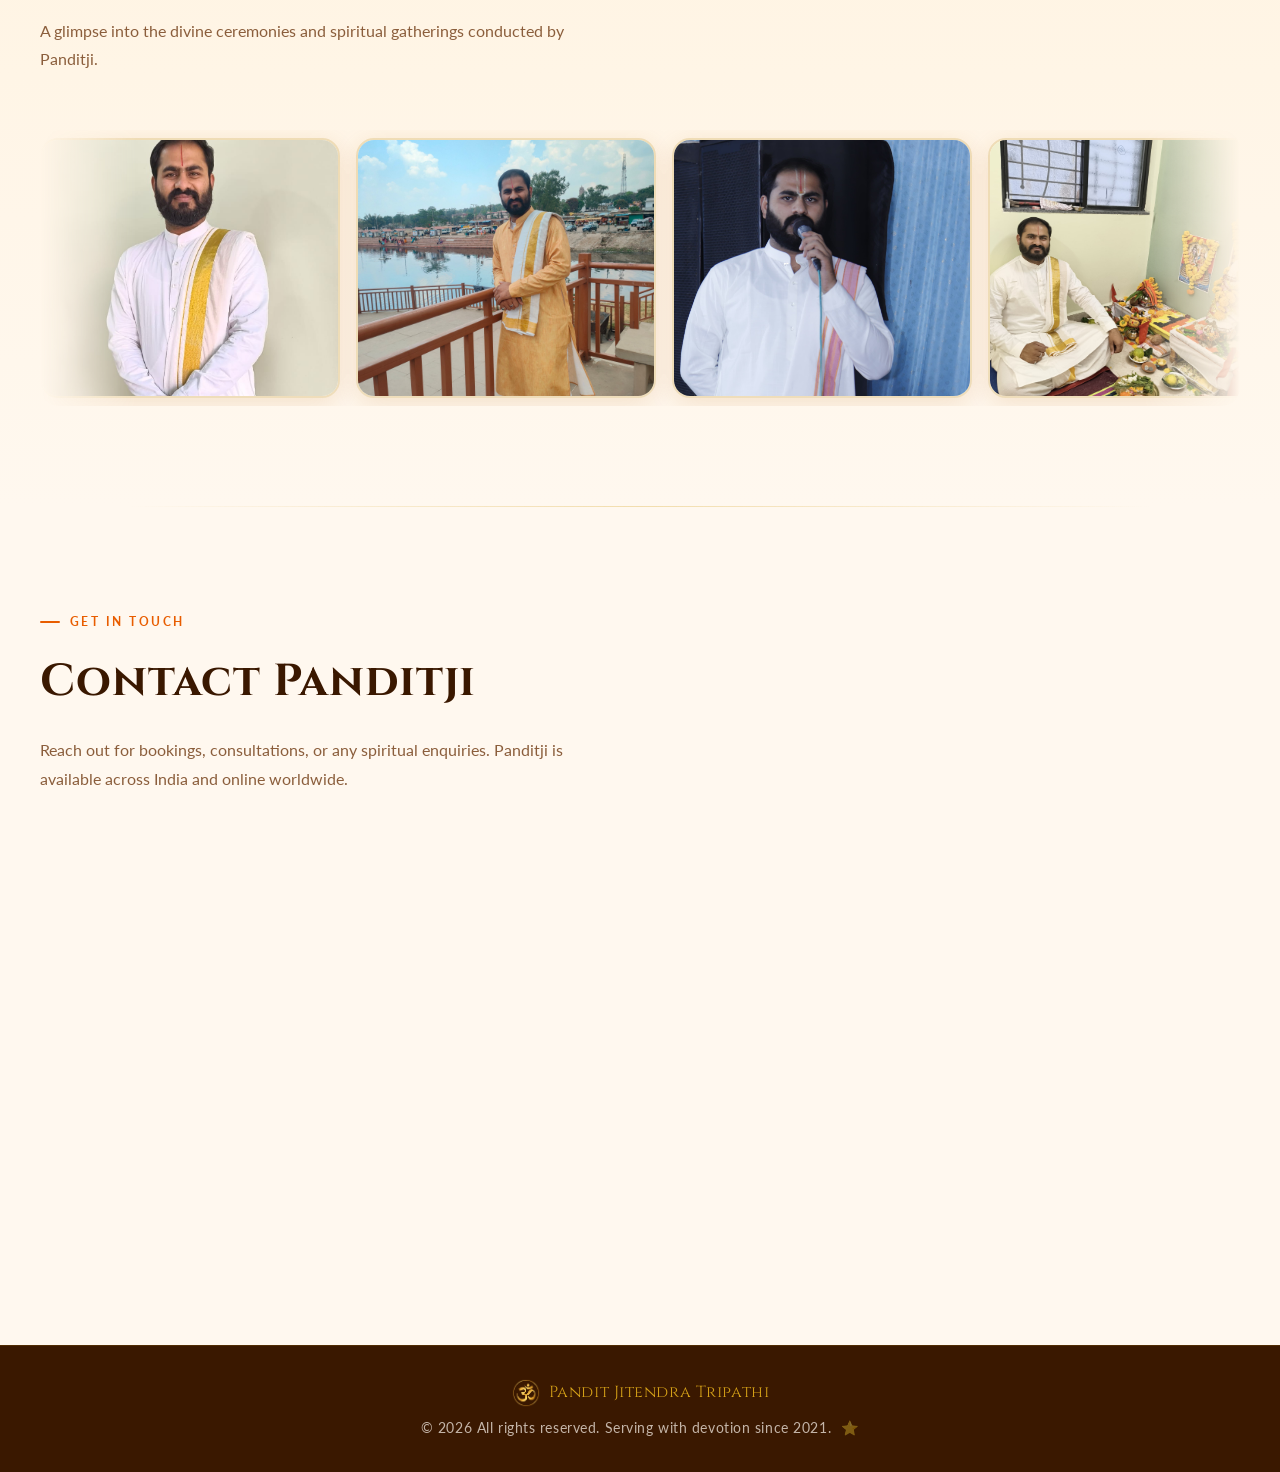
==== commit bdf5a16c: "Update index.html" ====
--- a/index.html
+++ b/index.html
@@ -7,6 +7,10 @@
     <meta name="description"
         content="Pandit Jeetendra Tripathi — Experienced Pujari, Kathavachak & Astrologer. Book sacred rituals, Vedic pujas, Kathas, and spiritual consultations." />
     <title>Pandit Jitendra Tripathi — Experienced Pujari & Spiritual Guide</title>
+    <meta
+  name="description"
+  content="Experienced Pandit Jitendra Tripathi offering Vedic Puja, Bhagwat Katha, Astrology, Kundali Matching, Vastu Consultation, and online spiritual services across India."
+/>
     <link rel="icon" href="logo.png">
     <link rel="stylesheet" href="style.css" />
 </head>
